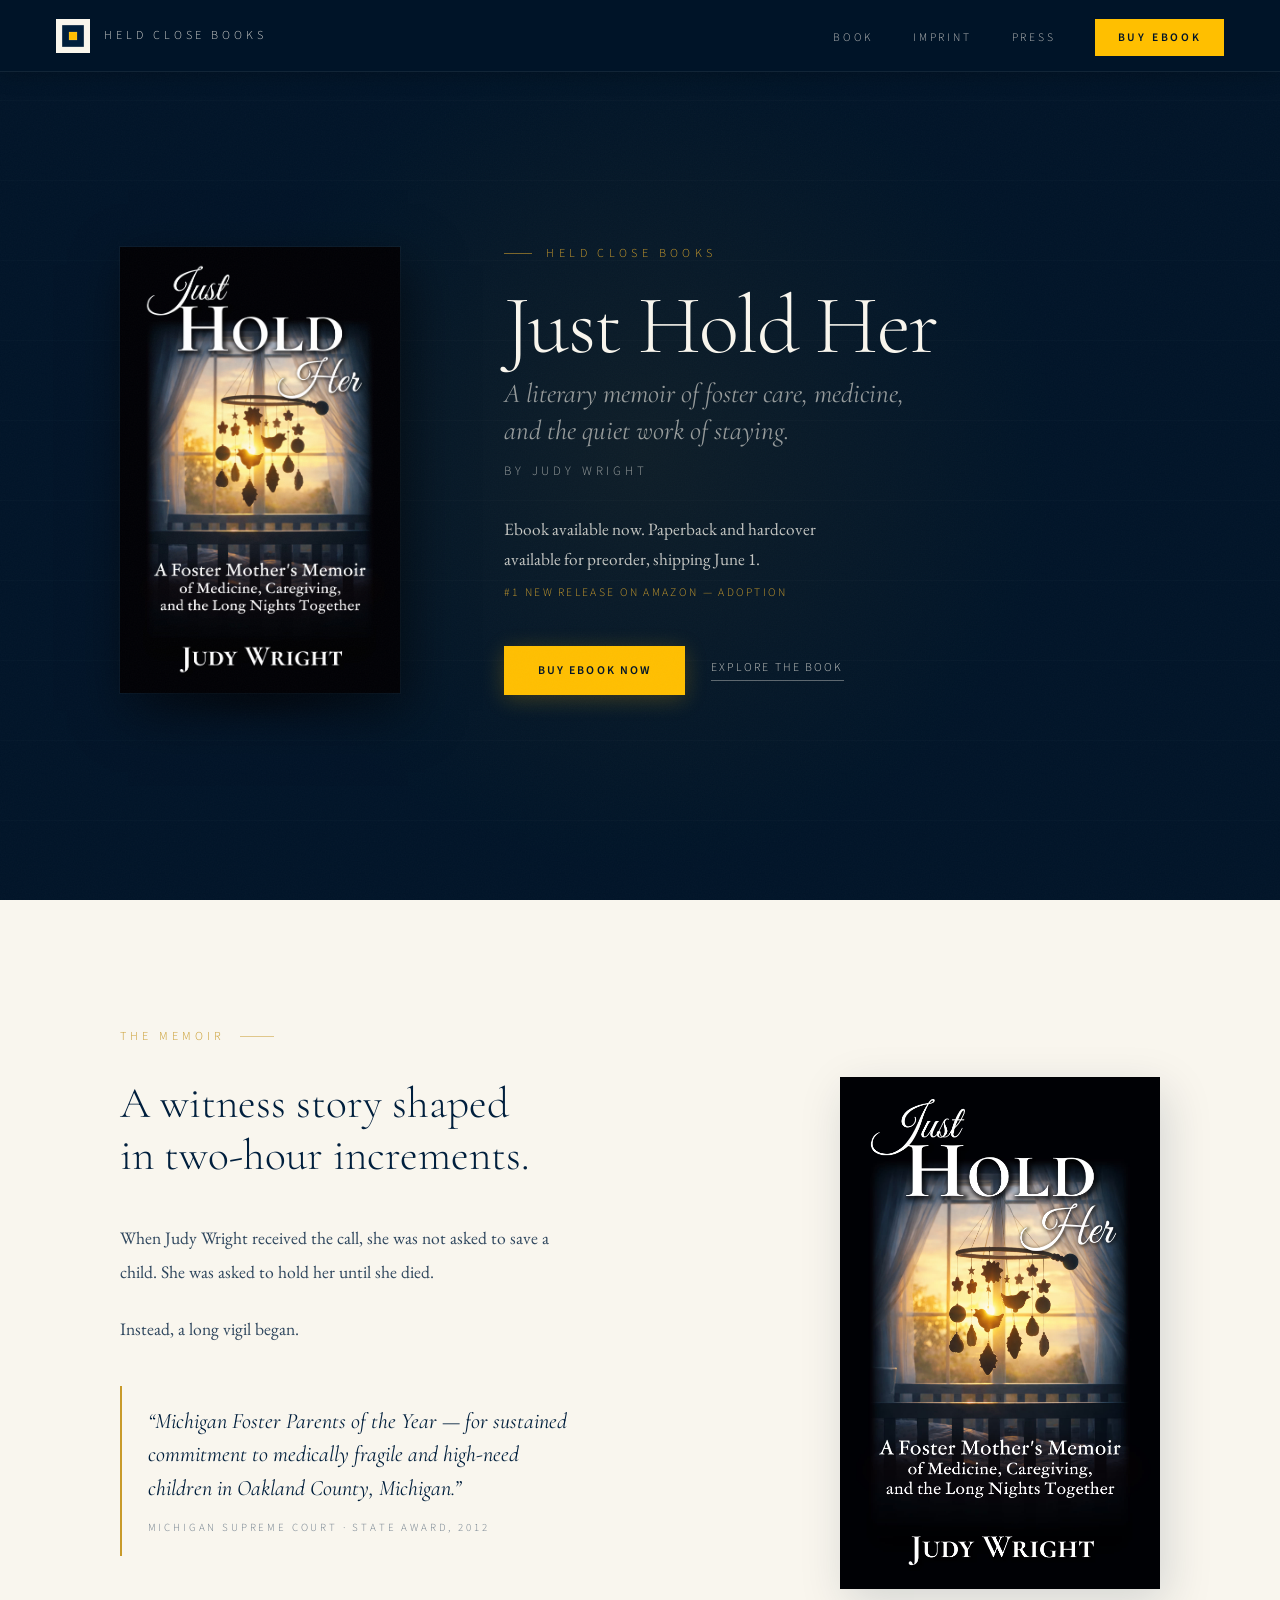
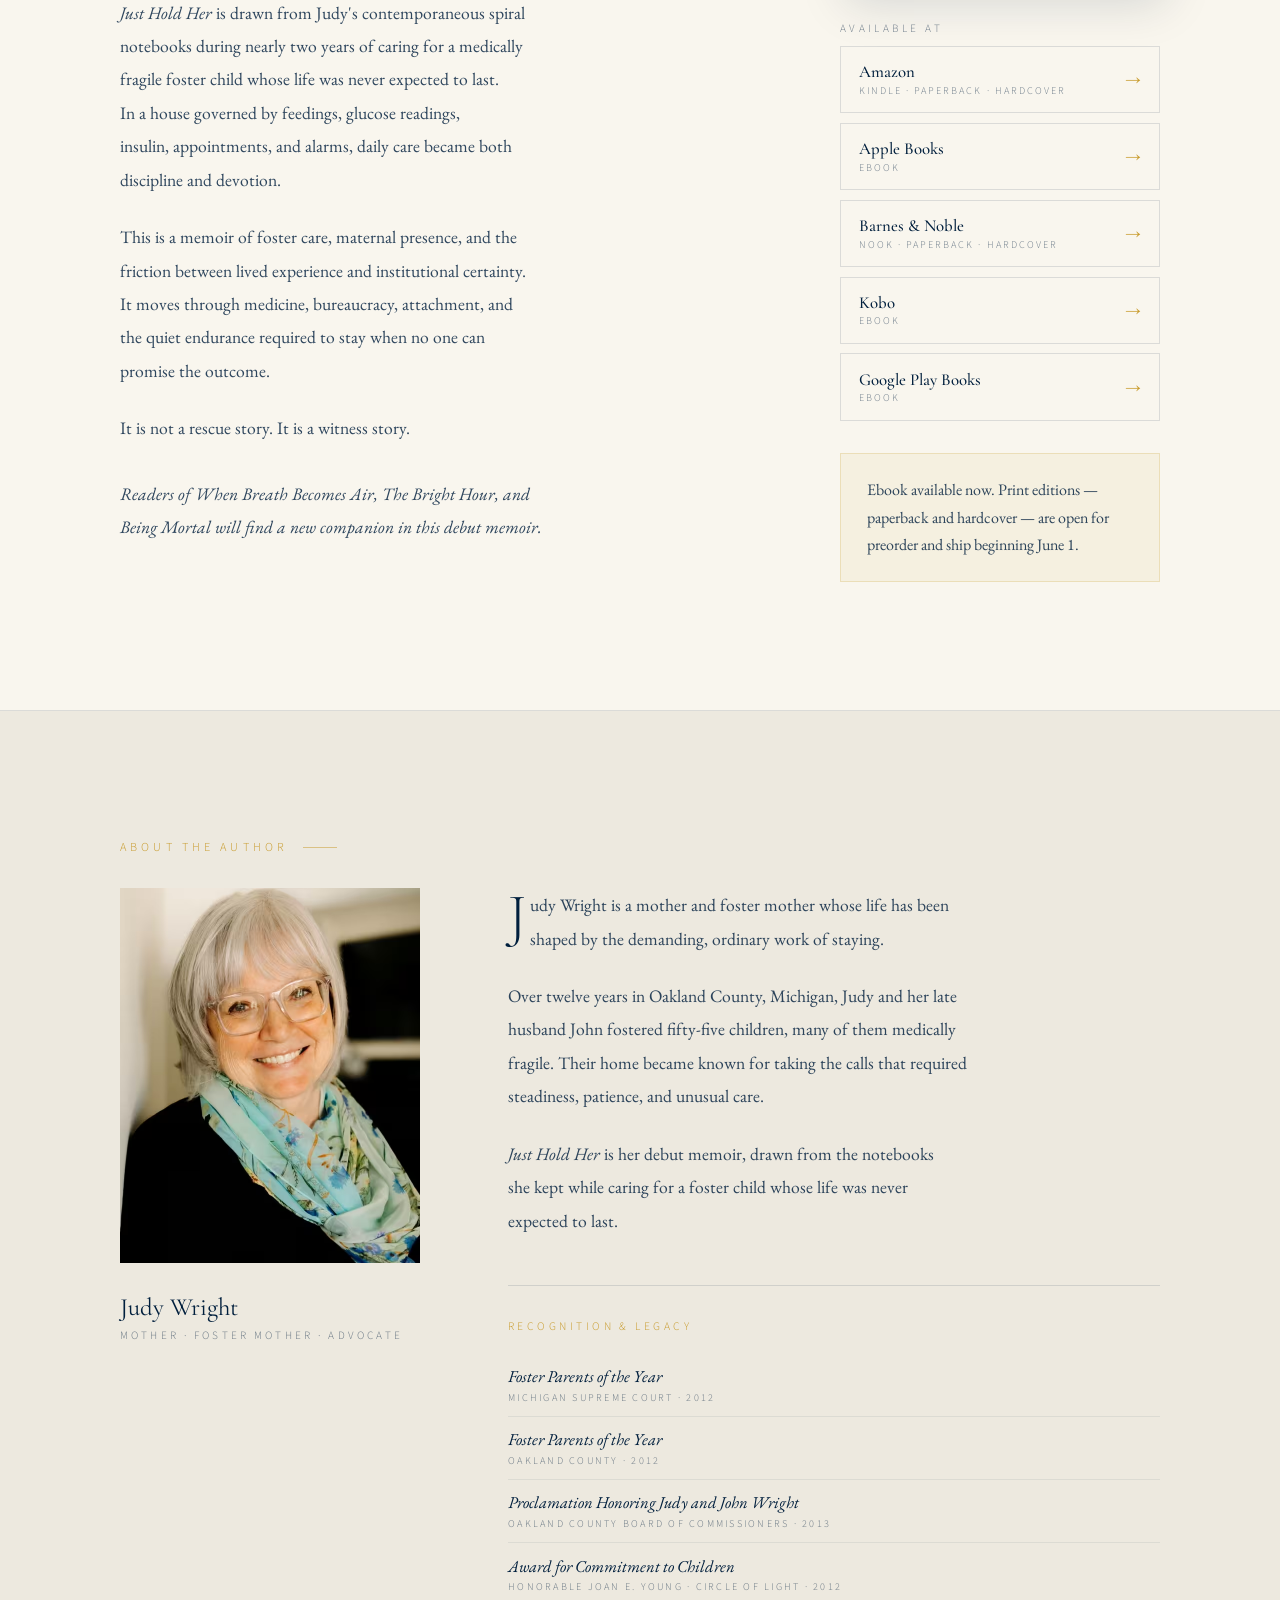
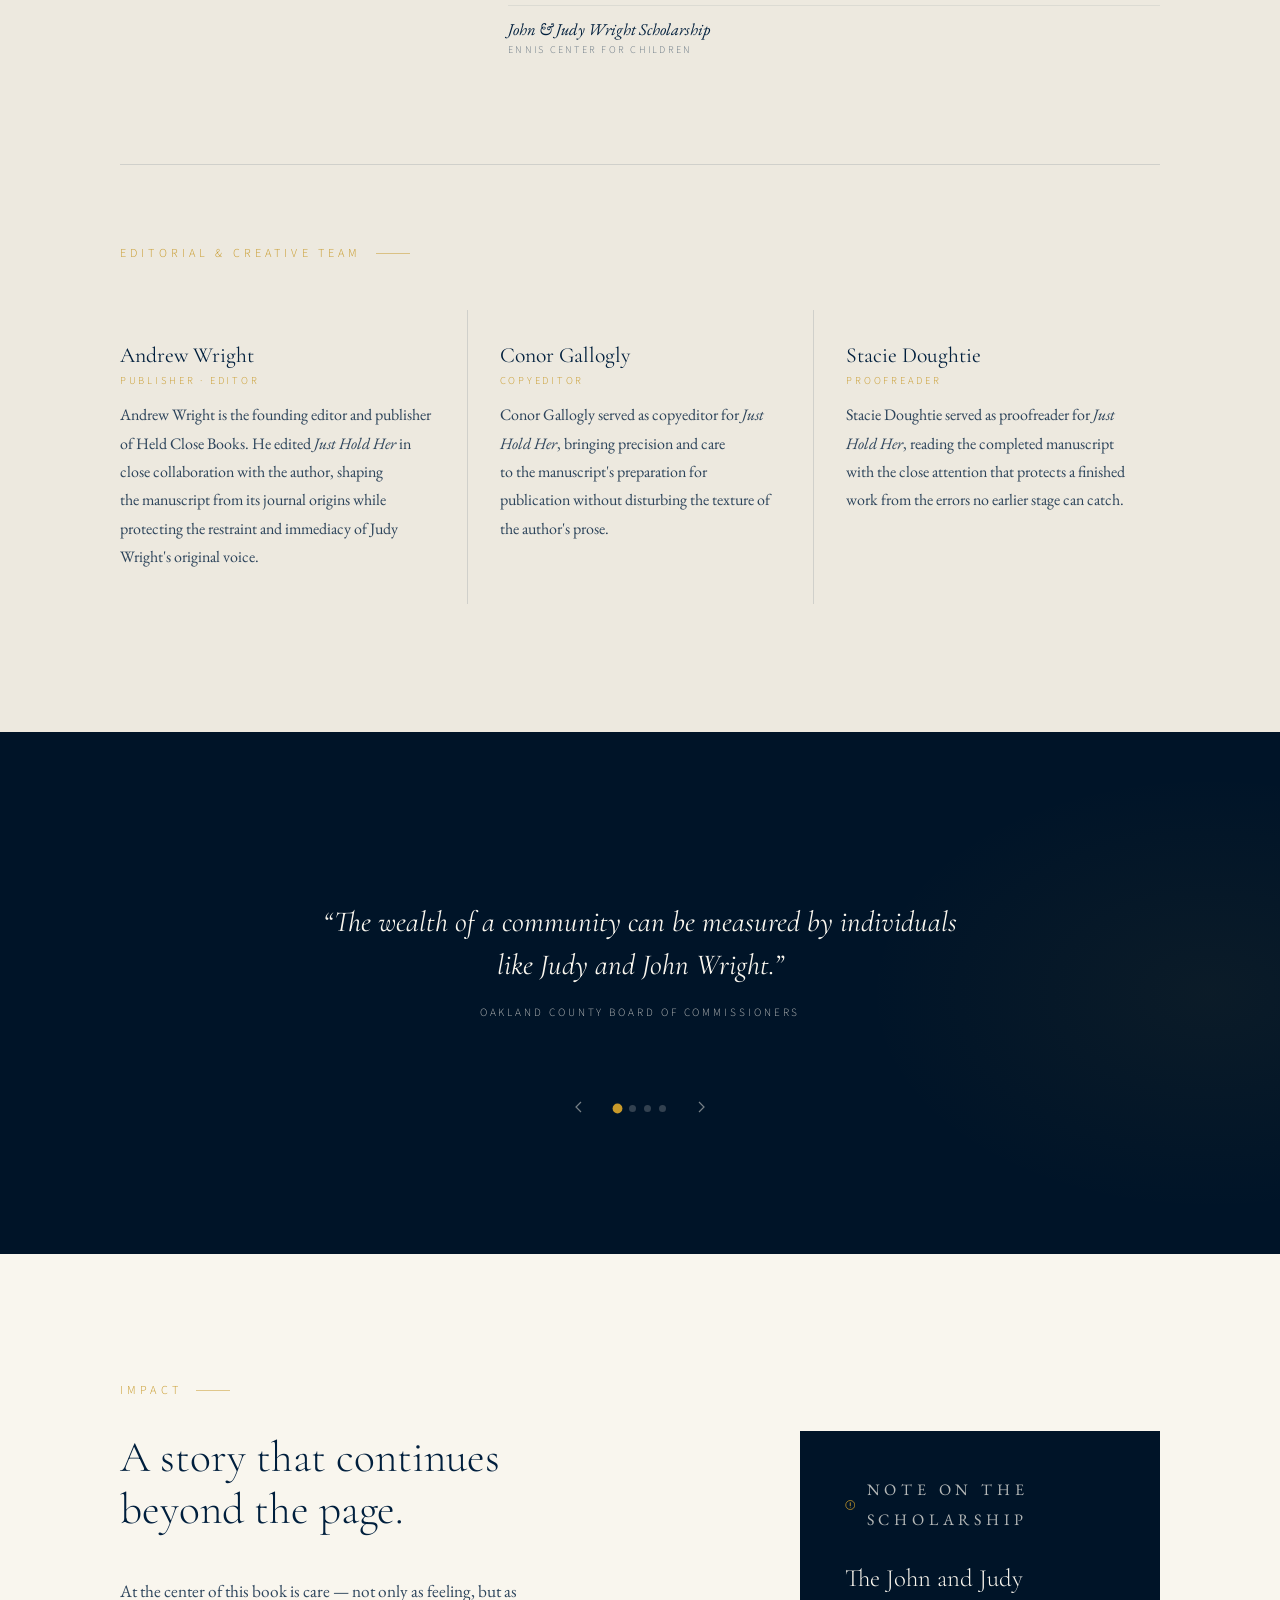
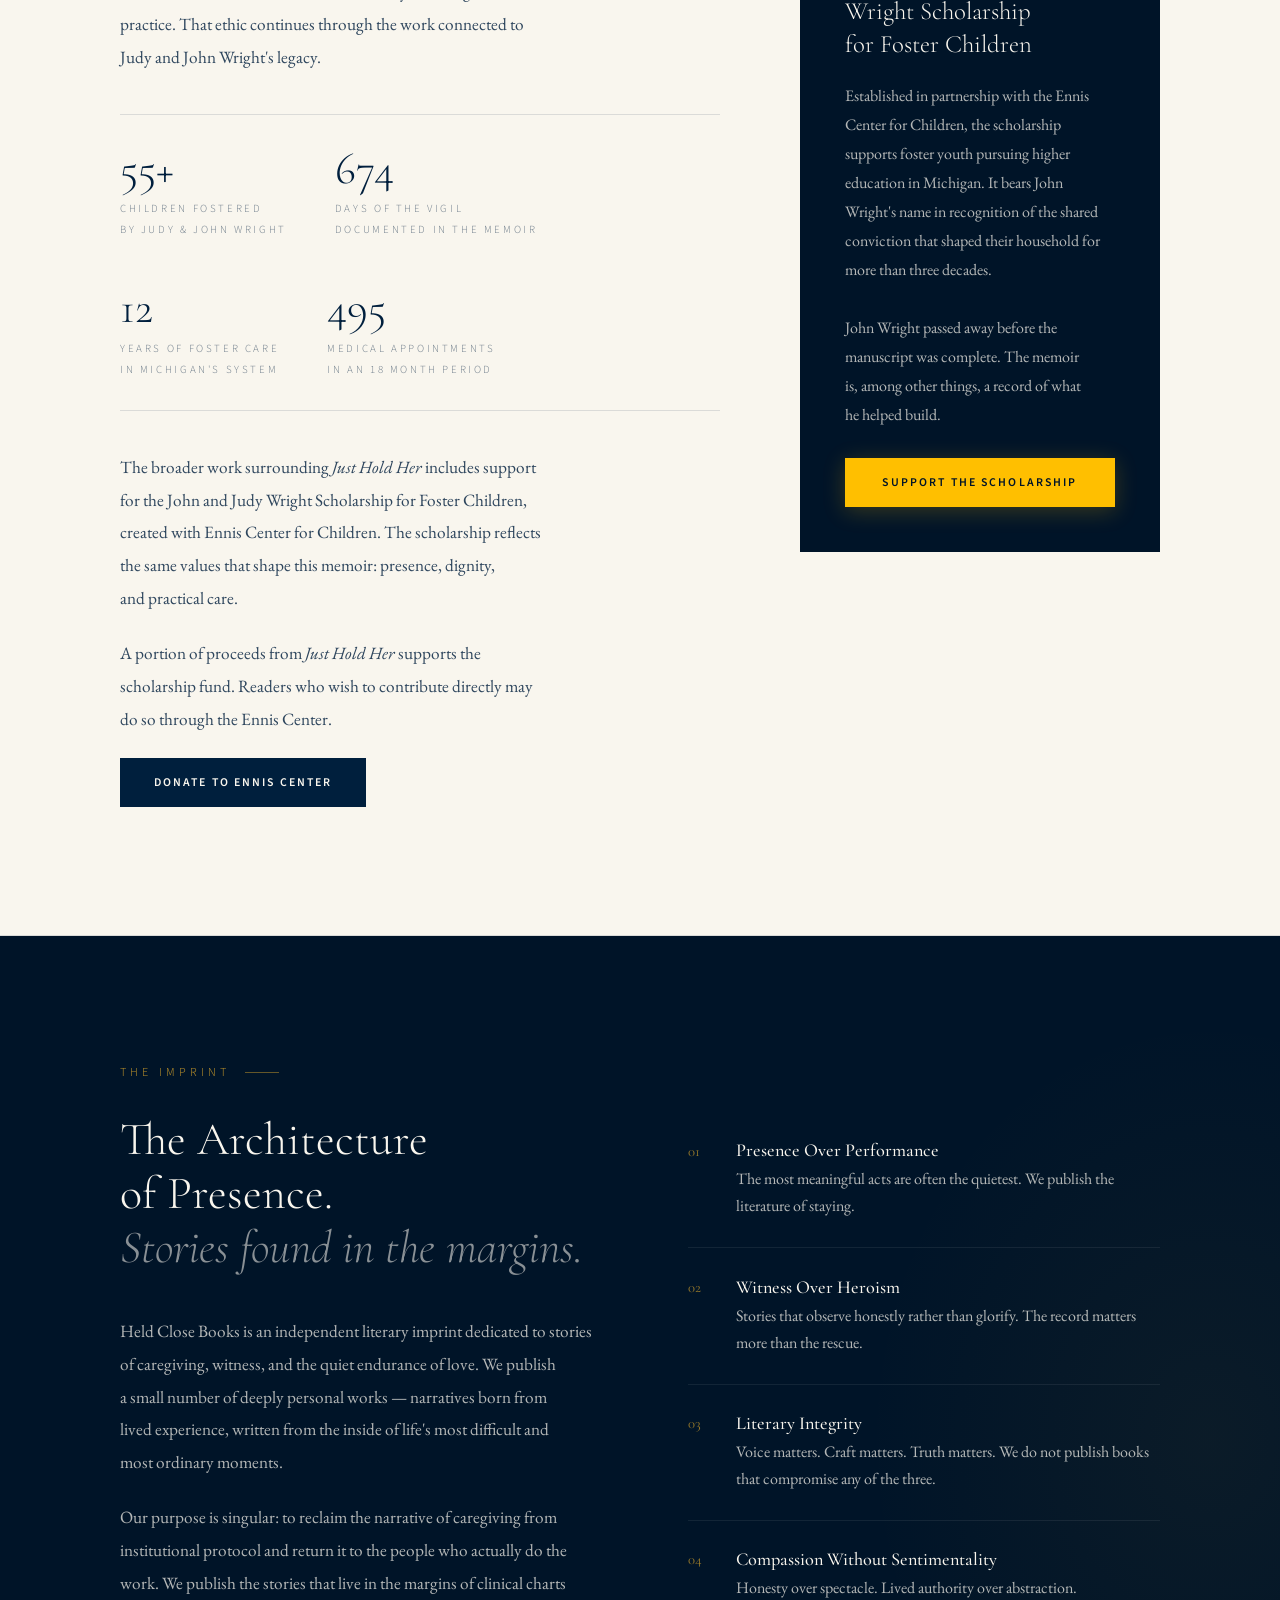
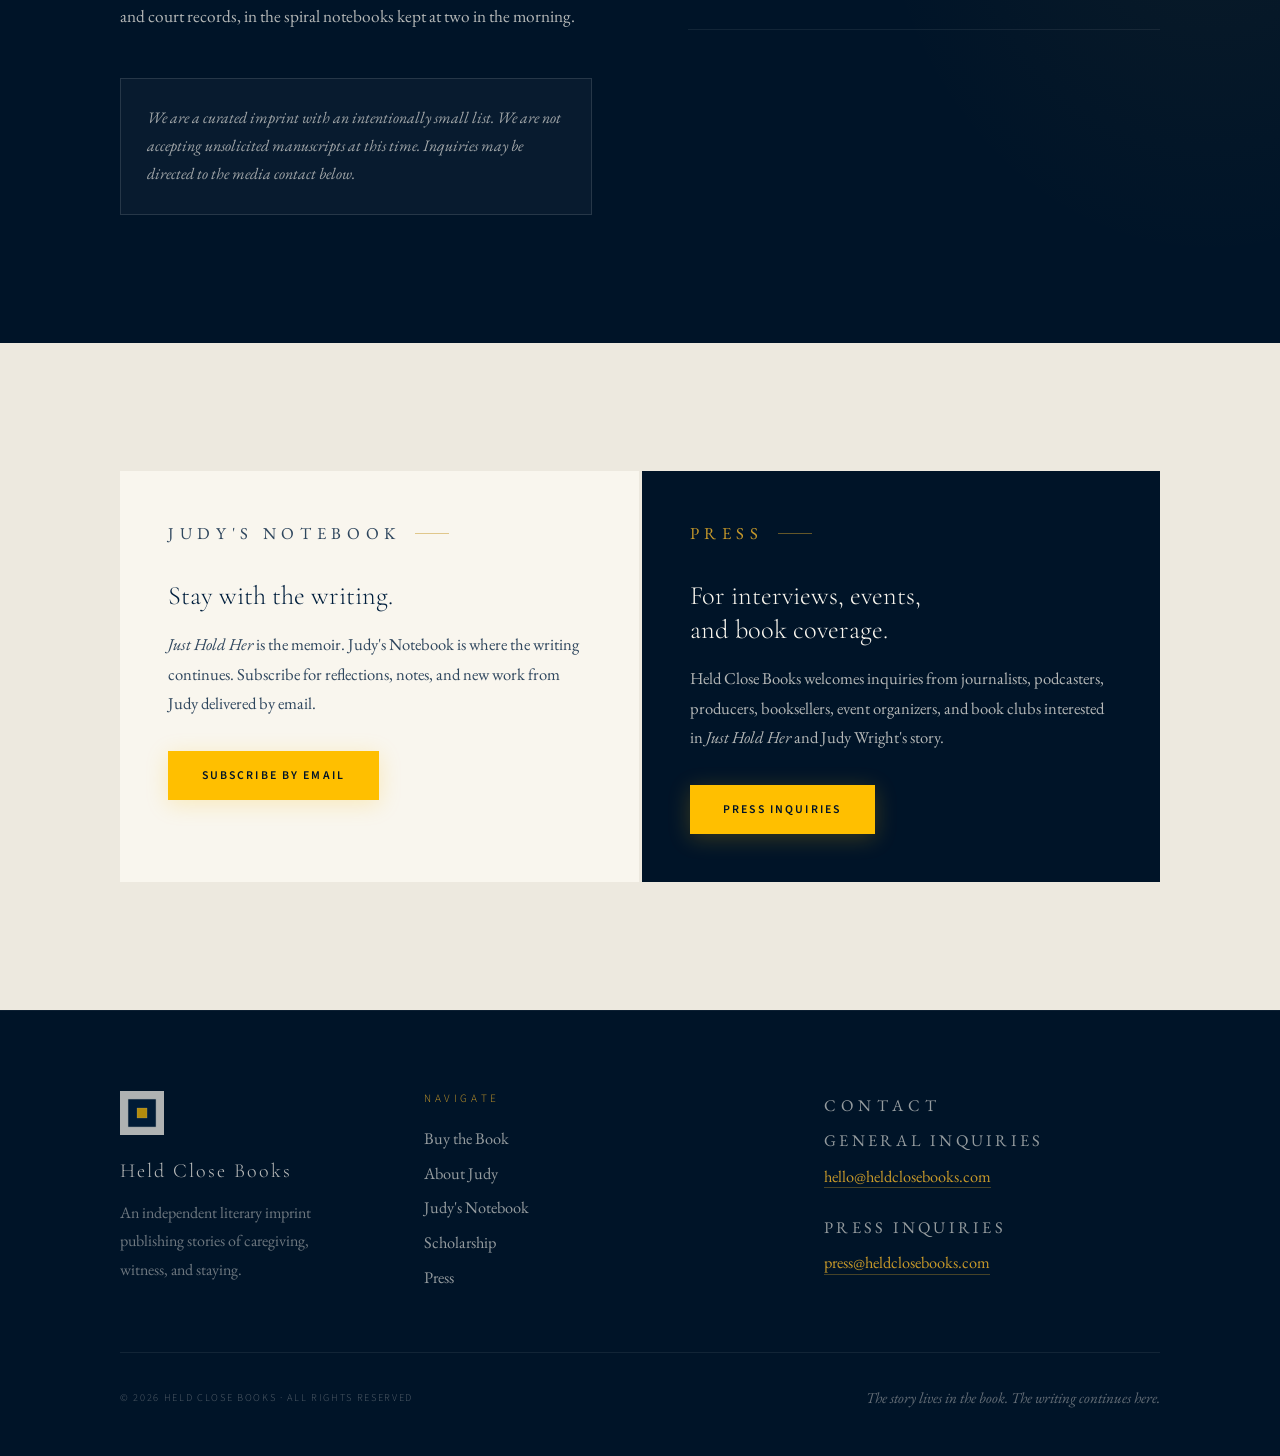
==== index.html @ fa2af75d "Update index.html restore previous page, fixing accidentally updated bio for justholdher.com;" ====
<!DOCTYPE html>
<html lang="en" class="no-js">
<head>
  <meta charset="UTF-8" />
  <meta name="viewport" content="width=device-width, initial-scale=1.0" />
  <title>Held Close Books | Just Hold Her by Judy Wright</title>
  <meta name="description" content="Held Close Books presents Just Hold Her by Judy Wright, a literary memoir of foster care, medicine, caregiving, and the long nights of staying. Ebook available now. Print editions available for preorder, shipping June 1." />
  <link rel="canonical" href="https://heldclosebooks.com/" />
  <meta name="theme-color" content="#001428" />

  <!-- Open Graph -->
  <meta property="og:type"        content="website" />
  <meta property="og:site_name"   content="Held Close Books" />
  <meta property="og:url"         content="https://heldclosebooks.com/" />
  <meta property="og:title"       content="Just Hold Her by Judy Wright | Held Close Books" />
  <meta property="og:description" content="A foster mother's memoir of medicine, caregiving, and the long nights together. Ebook available now. Print editions available for preorder, shipping June 1." />
  <meta property="og:image"       content="https://heldclosebooks.com/img/just-hold-her_book_cover.png" />
  <meta property="og:image:width"  content="800" />
  <meta property="og:image:height" content="1280" />
  <meta property="og:image:alt"    content="Book cover of Just Hold Her by Judy Wright" />

  <!-- Twitter / X Card -->
  <meta name="twitter:card"        content="summary_large_image" />
  <meta name="twitter:title"       content="Just Hold Her by Judy Wright | Held Close Books" />
  <meta name="twitter:description" content="A foster mother's memoir of medicine, caregiving, and the long nights together. Ebook available now. Print editions available for preorder, shipping June 1." />
  <meta name="twitter:image"       content="https://heldclosebooks.com/img/just-hold-her_book_cover.png" />
  <meta name="twitter:image:alt"   content="Book cover of Just Hold Her by Judy Wright" />

  <link rel="icon" href="img/favicon.ico" type="image/x-icon" />
  <link rel="preload" as="image" href="img/just-hold-her_book_cover.avif" type="image/avif" />
  <link rel="preconnect" href="https://fonts.googleapis.com" />
  <link rel="preconnect" href="https://fonts.gstatic.com" crossorigin />
  <link href="https://fonts.googleapis.com/css2?family=Cormorant+Garamond:ital,wght@0,300;0,400;0,500;0,600;1,300;1,400;1,500&family=EB+Garamond:ital,wght@0,400;0,500;1,400;1,500&family=Source+Sans+3:wght@300;400;600&display=swap" rel="stylesheet" />

  <script type="application/ld+json">
  {
    "@context": "https://schema.org",
    "@graph": [
      {
        "@type": "Organization",
        "@id": "https://heldclosebooks.com/#publisher",
        "name": "Held Close Books",
        "url": "https://heldclosebooks.com",
        "logo": { "@type": "ImageObject", "url": "https://heldclosebooks.com/img/held-close-books_logo.png" },
        "description": "An independent literary imprint devoted to stories of caregiving, witness, and staying."
      },
      {
        "@type": "Book",
        "@id": "https://heldclosebooks.com/#book",
        "name": "Just Hold Her",
        "alternativeHeadline": "A Foster Mother's Memoir of Medicine, Caregiving, and the Long Nights Together",
        "author": { "@type": "Person", "name": "Judy Wright" },
        "publisher": { "@id": "https://heldclosebooks.com/#publisher" },
        "bookFormat": ["EBook", "Paperback", "Hardcover"],
        "datePublished": "2026-04-15",
        "genre": ["Memoir", "Biography", "Caregiving", "Literary Nonfiction"],
        "inLanguage": "en",
        "image": "https://heldclosebooks.com/img/just-hold-her_book_cover.png",
        "url": "https://www.amazon.com/dp/B0GRKVF8MV",
        "offers": [
          { "@type": "Offer", "name": "Ebook", "availability": "https://schema.org/InStock", "url": "https://www.amazon.com/dp/B0GRKVF8MV" },
          { "@type": "Offer", "name": "Paperback", "availability": "https://schema.org/PreOrder", "availabilityStarts": "2026-06-01" },
          { "@type": "Offer", "name": "Hardcover", "availability": "https://schema.org/PreOrder", "availabilityStarts": "2026-06-01" }
        ]
      }
    ]
  }
  </script>

  <link rel="stylesheet" href="styles.css" />
</head>
<body>
<script>document.documentElement.classList.remove('no-js')</script>

<a href="#main-content" class="skip-link">Skip to main content</a>

<!-- NAV -->
<nav id="nav" aria-label="Site navigation">
  <a href="/" class="nav-brand" aria-label="Held Close Books home">
    <div class="nav-logo">
      <picture>
        <source srcset="img/held-close-books_logo.avif" type="image/avif">
        <source srcset="img/held-close-books_logo.webp" type="image/webp">
        <img src="img/held-close-books_logo.png" alt="" width="34" height="34" aria-hidden="true">
      </picture>
    </div>
    <span class="nav-wordmark">Held Close Books</span>
  </a>
  <ul class="nav-links" id="navlinks">
    <li><a href="#book">Book</a></li>
    <!--li><a href="#author">Judy Wright</a></li-->
    <!--li><a href="#impact">Impact</a></li-->
    <li><a href="#imprint">Imprint</a></li>
    <!--li><a href="#notebook">Notebook</a></li-->
    <li><a href="#press">Press</a></li>
    <li><a href="https://www.amazon.com/dp/B0GRKVF8MV" target="_blank" rel="noopener noreferrer" class="nav-cta">Buy Ebook</a></li>
  </ul>
  <button class="nav-burger" id="navburger" aria-expanded="false" aria-controls="navlinks" aria-label="Toggle navigation menu">
    <svg width="22" height="16" viewBox="0 0 22 16" fill="none" aria-hidden="true">
      <line x1="0" y1="2" x2="22" y2="2" stroke="currentColor" stroke-width="1.5"/>
      <line x1="0" y1="14" x2="22" y2="14" stroke="currentColor" stroke-width="1.5"/>
    </svg>
  </button>
</nav>

<!-- ═══════════════════════ HERO ═══════════════════════ -->
<main id="main-content">
<section class="hero" aria-label="Just Hold Her — now available">
  <div class="hero-glow" aria-hidden="true"></div>
  <div class="hero-lines" aria-hidden="true"></div>
  <div class="hero-inner">
    <div class="hero-cover-wrap">
      <div class="hero-cover-shadow" aria-hidden="true"></div>
      <picture>
        <source srcset="img/just-hold-her_book_cover.avif" type="image/avif">
        <source srcset="img/just-hold-her_book_cover.webp" type="image/webp">
        <img src="img/just-hold-her_book_cover.png" alt="Book cover of Just Hold Her by Judy Wright" width="280" height="448">
      </picture>
    </div>
    <div class="hero-text">
      <p class="hero-eyebrow">Held Close Books</p>
      <h1 class="hero-title">Just Hold Her</h1>
      <p class="hero-subtitle">A literary memoir of foster care, medicine, and the quiet work of&nbsp;staying.</p>
      <p class="hero-byline">by Judy Wright</p>
      <p class="hero-availability">Ebook available now. Paperback and hardcover available for preorder, shipping June&nbsp;1.</p>
      <p class="hero-credibility">#1 New Release on Amazon — Adoption</p>
      <div class="hero-ctas">
        <a href="https://www.amazon.com/dp/B0GRKVF8MV" target="_blank" rel="noopener noreferrer" class="btn btn-gold">Buy Ebook Now</a>
        <a href="#book" class="btn btn-ghost-light">Explore the Book</a>
      </div>
    </div>
  </div>
</section>

<!-- ═══════════════════════ BOOK ═══════════════════════ -->
<section id="book" class="section">
  <div class="container">
    <p class="eyebrow js-fade">The Memoir</p>
    <div class="book-grid js-fade d1">
      <div class="book-body">
        <h2 class="section-heading">A witness story shaped in two-hour&nbsp;increments.</h2>
        <p>When Judy Wright received the call, she was not asked to save a child. She was asked to hold her until she&nbsp;died.</p>
        <p>Instead, a long vigil&nbsp;began.</p>
        <div class="book-pull">
          &ldquo;Michigan Foster Parents of the Year — for sustained commitment to medically fragile and high-need children in Oakland County,&nbsp;Michigan.&rdquo;
          <cite>Michigan Supreme Court · State Award,&nbsp;2012</cite>
        </div>
        <p><em>Just Hold Her</em> is drawn from Judy's contemporaneous spiral notebooks during nearly two years of caring for a medically fragile foster child whose life was never expected to&nbsp;last. In a house governed by feedings, glucose readings, insulin, appointments, and alarms, daily care became both discipline and&nbsp;devotion.</p>
        <p>This is a memoir of foster care, maternal presence, and the friction between lived experience and institutional certainty. It moves through medicine, bureaucracy, attachment, and the quiet endurance required to stay when no one can promise the&nbsp;outcome.</p>
        <p>It is not a rescue story. It is a witness&nbsp;story.</p>
        <p class="book-comp">Readers of <em>When Breath Becomes Air</em>, <em>The Bright Hour</em>, and <em>Being Mortal</em> will find a new companion in this debut&nbsp;memoir.</p>
      </div>
      <aside class="book-sidebar js-fade d2">
        <picture>
          <source srcset="img/just-hold-her_book_cover.avif" type="image/avif">
          <img src="img/just-hold-her_book_cover.png" alt="Just Hold Her cover" class="book-sidebar-cover" width="320" height="512">
        </picture>
        <div>
          <p class="retailers-label">Available At</p>
          <div class="retailers">
            <a href="https://www.amazon.com/dp/B0GRKVF8MV" target="_blank" rel="noopener noreferrer" class="retailer">
              <span><span class="retailer-name">Amazon</span><span class="retailer-fmt">Kindle · Paperback · Hardcover</span></span>
              <span class="retailer-arr" aria-hidden="true">→</span>
            </a>
            <a href="https://books.apple.com/us/book/just-hold-her/id6760304846" target="_blank" rel="noopener noreferrer" class="retailer">
              <span><span class="retailer-name">Apple Books</span><span class="retailer-fmt">Ebook</span></span>
              <span class="retailer-arr" aria-hidden="true">→</span>
            </a>
            <a href="https://www.barnesandnoble.com/w/just-hold-her-judy-wright/1149657455" target="_blank" rel="noopener noreferrer" class="retailer">
              <span><span class="retailer-name">Barnes &amp; Noble</span><span class="retailer-fmt">Nook · Paperback · Hardcover</span></span>
              <span class="retailer-arr" aria-hidden="true">→</span>
            </a>
            <a href="https://www.kobo.com/us/en/ebook/just-hold-her" target="_blank" rel="noopener noreferrer" class="retailer">
              <span><span class="retailer-name">Kobo</span><span class="retailer-fmt">Ebook</span></span>
              <span class="retailer-arr" aria-hidden="true">→</span>
            </a>
            <a href="https://play.google.com/store/books/details?id=YR3IEQAAQBAJ&rdid=book-YR3IEQAAQBAJ" target="_blank" rel="noopener noreferrer" class="retailer">
              <span><span class="retailer-name">Google Play Books</span><span class="retailer-fmt">Ebook</span></span>
              <span class="retailer-arr" aria-hidden="true">→</span>
            </a>
          </div>
        </div>
        <div class="golden-note">
          <p>Ebook available now. Print editions — paperback and hardcover — are open for preorder and ship beginning June&nbsp;1.</p>
        </div>
      </aside>
    </div>
  </div>
</section>

<hr class="divider" aria-hidden="true" />

<!-- ═══════════════════════ AUTHOR ═══════════════════════ -->
<section id="author" class="section section--bone-dark">
  <div class="container">
    <p class="eyebrow js-fade">About the Author</p>
    <div class="author-grid js-fade d1">
      <aside class="author-sidebar">
        <div class="author-photo">
          <picture>
            <source srcset="img/judy-wright-headshot/judy-wright-headshot-2-B-600x900.avif" type="image/avif">
            <source srcset="img/judy-wright-headshot/judy-wright-headshot-2-B-600x900.webp" type="image/webp">
            <img src="img/judy-wright-headshot/judy-wright-headshot-2-B-600x900.jpeg"
                 alt="Judy Wright, author of Just Hold Her"
                 width="600" height="900">
          </picture>
        </div>
        <p class="author-name">Judy Wright</p>
        <p class="author-role">Mother · Foster Mother · Advocate</p>
      </aside>
      <div class="author-body">
        <p>Judy Wright is a mother and foster mother whose life has been shaped by the demanding, ordinary work of&nbsp;staying.</p>
        <p>Over twelve years in Oakland County, Michigan, Judy and her late husband John fostered fifty-five children, many of them medically fragile. Their home became known for taking the calls that required steadiness, patience, and unusual&nbsp;care.</p>
        <p><em>Just Hold Her</em> is her debut memoir, drawn from the notebooks she kept while caring for a foster child whose life was never expected to&nbsp;last.</p>

        <div class="awards">
          <h3 class="awards-heading">Recognition &amp; Legacy</h3>
          <dl class="awards-list">
            <div class="award">
              <dt>Foster Parents of the&nbsp;Year</dt>
              <dd class="award-org">Michigan Supreme Court · 2012</dd>
            </div>
            <div class="award">
              <dt>Foster Parents of the&nbsp;Year</dt>
              <dd class="award-org">Oakland County · 2012</dd>
            </div>
            <div class="award">
              <dt>Proclamation Honoring Judy and John&nbsp;Wright</dt>
              <dd class="award-org">Oakland County Board of Commissioners · 2013</dd>
            </div>
            <div class="award">
              <dt>Award for Commitment to&nbsp;Children</dt>
              <dd class="award-org">Honorable Joan E. Young · Circle of Light · 2012</dd>
            </div>
            <div class="award">
              <dt>John &amp; Judy Wright&nbsp;Scholarship</dt>
              <dd class="award-org">Ennis Center for Children</dd>
            </div>
          </dl>
        </div>
      </div>
    </div>

    <!-- TEAM -->
    <div class="contributors js-fade d2">
      <p class="eyebrow">Editorial &amp; Creative Team</p>
      <div class="contrib-grid">
        <div class="contrib">
          <p class="contrib-name">Andrew Wright</p>
          <p class="contrib-role">Publisher · Editor</p>
          <p class="contrib-bio">Andrew Wright is the founding editor and publisher of Held Close Books. He edited <em>Just Hold Her</em> in close collaboration with the author, shaping the manuscript from its journal origins while protecting the restraint and immediacy of Judy Wright's original&nbsp;voice.</p>
        </div>
        <div class="contrib">
          <p class="contrib-name">Conor Gallogly</p>
          <p class="contrib-role">Copyeditor</p>
          <p class="contrib-bio">Conor Gallogly served as copyeditor for <em>Just Hold Her</em>, bringing precision and care to the manuscript's preparation for publication without disturbing the texture of the author's&nbsp;prose.</p>
        </div>
        <div class="contrib">
          <p class="contrib-name">Stacie Doughtie</p>
          <p class="contrib-role">Proofreader</p>
          <p class="contrib-bio">Stacie Doughtie served as proofreader for <em>Just Hold Her</em>, reading the completed manuscript with the close attention that protects a finished work from the errors no earlier stage can&nbsp;catch.</p>
        </div>
      </div>
    </div>
  </div>
</section>

<!-- ═══════════════════ PRAISE (NAVY) ═══════════════════ -->
<section id="praise" class="section section--navy" aria-label="Praise for Judy and John Wright">
  <div class="container">
    <div class="rotator js-fade" aria-roledescription="carousel" aria-label="Praise quotes">
      <div class="rotator-stage" aria-live="polite">
        <blockquote class="rotator-slide rotator-slide--active" role="group" aria-label="Quote 1 of 4">
          <p>&ldquo;The wealth of a community can be measured by individuals like Judy and John&nbsp;Wright.&rdquo;</p>
          <cite>Oakland County Board of&nbsp;Commissioners</cite>
        </blockquote>
        <blockquote class="rotator-slide" role="group" aria-label="Quote 2 of 4">
          <p>&ldquo;It was noted in the nomination form that for this one child they attended 495 medical appointments in an 18-month time&nbsp;period.&rdquo;</p>
          <cite>Chuck Ludwig, Director of CARE&nbsp;House</cite>
        </blockquote>
        <blockquote class="rotator-slide" role="group" aria-label="Quote 3 of 4">
          <p>&ldquo;The foster family will stop at nothing to make sure the children placed in their home receive the utmost care and&nbsp;love.&rdquo;</p>
          <cite>Ennis Center for&nbsp;Children</cite>
        </blockquote>
        <blockquote class="rotator-slide" role="group" aria-label="Quote 4 of 4">
          <p>&ldquo;When others had given up, the Wrights did&nbsp;not.&rdquo;</p>
          <cite>Oakland County Board of&nbsp;Commissioners</cite>
        </blockquote>
      </div>
      <div class="rotator-controls">
        <button class="rotator-btn rotator-btn--prev" aria-label="Previous quote">
          <svg width="18" height="18" viewBox="0 0 18 18" fill="none" aria-hidden="true"><path d="M11 4L6 9l5 5" stroke="currentColor" stroke-width="1.2"/></svg>
        </button>
        <div class="rotator-dots" role="tablist" aria-label="Select quote">
          <button class="rotator-dot rotator-dot--active" role="tab" aria-selected="true" aria-label="Quote 1"></button>
          <button class="rotator-dot" role="tab" aria-selected="false" aria-label="Quote 2"></button>
          <button class="rotator-dot" role="tab" aria-selected="false" aria-label="Quote 3"></button>
          <button class="rotator-dot" role="tab" aria-selected="false" aria-label="Quote 4"></button>
        </div>
        <button class="rotator-btn rotator-btn--next" aria-label="Next quote">
          <svg width="18" height="18" viewBox="0 0 18 18" fill="none" aria-hidden="true"><path d="M7 4l5 5-5 5" stroke="currentColor" stroke-width="1.2"/></svg>
        </button>
      </div>
    </div>
  </div>
</section>

<!-- ═══════════════════════ IMPACT ═══════════════════════ -->
<section id="impact" class="section">
  <div class="container">
    <p class="eyebrow js-fade">Impact</p>
    <div class="impact-grid js-fade d1">
      <div class="impact-body">
        <h2 class="section-heading">A story that continues beyond the&nbsp;page.</h2>
        <p>At the center of this book is care — not only as feeling, but as practice. That ethic continues through the work connected to Judy and John Wright's&nbsp;legacy.</p>
        <div class="stats">
          <div><span class="stat-num">55+</span><span class="stat-lbl">Children fostered<br>by Judy &amp; John Wright</span></div>
          <div><span class="stat-num">674</span><span class="stat-lbl">Days of the vigil<br>documented in the memoir</span></div>
          <div><span class="stat-num">12</span><span class="stat-lbl">Years of foster care<br>in Michigan's system</span></div>
          <div><span class="stat-num">495</span><span class="stat-lbl">Medical appointments<br>in an 18 month period</span></div>

        </div>
        <p>The broader work surrounding <em>Just Hold Her</em> includes support for the John and Judy Wright Scholarship for Foster Children, created with Ennis Center for Children. The scholarship reflects the same values that shape this memoir: presence, dignity, and practical&nbsp;care.</p>
        <p>A portion of proceeds from <em>Just Hold Her</em> supports the scholarship fund. Readers who wish to contribute directly may do so through the Ennis&nbsp;Center.</p>
        <a href="https://www.enniscenter.org" target="_blank" rel="noopener noreferrer" class="btn btn-navy">Donate to Ennis Center</a>
      </div>
      <aside class="scholarship js-fade d2">
        <p class="schol-label">
          <svg width="14" height="14" viewBox="0 0 14 14" fill="none" aria-hidden="true">
            <circle cx="7" cy="7" r="6" stroke="#C89A2A" stroke-width="1"/>
            <line x1="7" y1="4" x2="7" y2="8" stroke="#C89A2A" stroke-width="1.2" stroke-linecap="round"/>
            <circle cx="7" cy="10" r=".6" fill="#C89A2A"/>
          </svg>
          Note on the Scholarship
        </p>
        <h3>The John and Judy Wright Scholarship for Foster&nbsp;Children</h3>
        <p>Established in partnership with the Ennis Center for Children, the scholarship supports foster youth pursuing higher education in Michigan. It bears John Wright's name in recognition of the shared conviction that shaped their household for more than three&nbsp;decades.</p>
        <p>John Wright passed away before the manuscript was complete. The memoir is, among other things, a record of what he helped&nbsp;build.</p>
        <a href="http://jjwrightscholarship.com" target="_blank" rel="noopener noreferrer" class="btn btn-gold btn--full">Support the Scholarship</a>
      </aside>
    </div>
  </div>
</section>

<hr class="divider" aria-hidden="true" />

<!-- ═══════════════════════ IMPRINT ═══════════════════════ -->
<section id="imprint" class="section section--navy">
  <div class="container">
    <div class="imprint-wrap">
      <div class="js-fade">
        <p class="eyebrow">The Imprint</p>
        <h2 class="imprint-h2">The Architecture<br>of Presence.<br><em>Stories found in the&nbsp;margins.</em></h2>
        <div class="imprint-body">
          <p>Held Close Books is an independent literary imprint dedicated to stories of caregiving, witness, and the quiet endurance of&nbsp;love. We publish a small number of deeply personal works — narratives born from lived experience, written from the inside of life's most difficult and most ordinary&nbsp;moments.</p>
          <p>Our purpose is singular: to reclaim the narrative of caregiving from institutional protocol and return it to the people who actually do the work. We publish the stories that live in the margins of clinical charts and court records, in the spiral notebooks kept at two in the&nbsp;morning.</p>
        </div>
        <div class="imprint-note">
          <p>We are a curated imprint with an intentionally small list. We are not accepting unsolicited manuscripts at this time. Inquiries may be directed to the media contact&nbsp;below.</p>
        </div>
      </div>
      <div class="values-col js-fade d1">
        <div class="value-row">
          <span class="value-n">01</span>
          <div><strong class="value-title">Presence Over Performance</strong><span class="value-desc">The most meaningful acts are often the quietest. We publish the literature of&nbsp;staying.</span></div>
        </div>
        <div class="value-row">
          <span class="value-n">02</span>
          <div><strong class="value-title">Witness Over Heroism</strong><span class="value-desc">Stories that observe honestly rather than glorify. The record matters more than the&nbsp;rescue.</span></div>
        </div>
        <div class="value-row">
          <span class="value-n">03</span>
          <div><strong class="value-title">Literary Integrity</strong><span class="value-desc">Voice matters. Craft matters. Truth matters. We do not publish books that compromise any of the&nbsp;three.</span></div>
        </div>
        <div class="value-row">
          <span class="value-n">04</span>
          <div><strong class="value-title">Compassion Without Sentimentality</strong><span class="value-desc">Honesty over spectacle. Lived authority over&nbsp;abstraction.</span></div>
        </div>
      </div>
    </div>
  </div>
</section>

<!-- ═══════════════════ NOTEBOOK & PRESS ═══════════════════ -->
<section class="section section--bone-dark" aria-label="Newsletter and press">
  <div class="container">
    <div class="cards-grid js-fade">
      <div class="card" id="notebook">
        <p class="eyebrow">Judy's Notebook</p>
        <h3 class="card-heading">Stay with the&nbsp;writing.</h3>
        <p><em>Just Hold Her</em> is the memoir. Judy's Notebook is where the writing continues. Subscribe for reflections, notes, and new work from Judy delivered by&nbsp;email.</p>
        <a href="https://substack.com/@judywrightauthor" target="_blank" rel="noopener noreferrer" class="btn btn-gold">Subscribe by Email</a>
      </div>
      <div class="card card--dark" id="press">
        <p class="eyebrow">Press</p>
        <h3 class="card-heading">For interviews, events, and book&nbsp;coverage.</h3>
        <p>Held Close Books welcomes inquiries from journalists, podcasters, producers, booksellers, event organizers, and book clubs interested in <em>Just Hold Her</em> and Judy Wright's&nbsp;story.</p>
        <a href="mailto:press@heldclosebooks.com" class="btn btn-gold">Press Inquiries</a>
      </div>
    </div>
  </div>
</section>

</main>

<!-- FOOTER -->
<footer>
  <div class="container">
    <div class="footer-grid">
      <div class="footer-brand">
        <a href="/" class="footer-logo-link" aria-label="Held Close Books home">
          <picture>
            <source srcset="img/held-close-books_logo.avif" type="image/avif">
            <source srcset="img/held-close-books_logo.webp" type="image/webp">
            <img src="img/held-close-books_logo.png" alt="" width="44" height="44" class="footer-logo" aria-hidden="true">
          </picture>
        </a>
        <p class="footer-brand-name">Held Close Books</p>
        <p class="footer-tagline">An independent literary imprint publishing stories of caregiving, witness, and&nbsp;staying.</p>
      </div>
      <div>
        <p class="footer-col-title">Navigate</p>
        <ul class="footer-links">
          <li><a href="https://www.amazon.com/dp/B0GRKVF8MV" target="_blank" rel="noopener noreferrer">Buy the Book</a></li>
          <li><a href="#author">About Judy</a></li>
          <li><a href="#notebook">Judy's Notebook</a></li>
          <li><a href="#impact">Scholarship</a></li>
          <li><a href="#press">Press</a></li>
        </ul>
      </div>
      <div class="footer-contact">
        <p class="footer-col-title">Contact</p>
        <p class="footer-contact-label">General inquiries</p>
        <p><a href="mailto:hello@heldclosebooks.com">hello@heldclosebooks.com</a></p>
        <p class="footer-contact-label footer-contact-label--spaced">Press inquiries</p>
        <p><a href="mailto:press@heldclosebooks.com">press@heldclosebooks.com</a></p>
      </div>
    </div>
    <div class="footer-bottom">
      <p class="footer-legal">&copy; <span class="footer-year">2026</span> Held Close Books &middot; All rights reserved</p>
      <p class="footer-closing">The story lives in the book. The writing continues&nbsp;here.</p>
    </div>
  </div>
</footer>

<script src="script.js"></script>
</body>
</html>
---- styles.css ----
/* ─── RESET ─── */
*,*::before,*::after{box-sizing:border-box;margin:0;padding:0}
img{display:block;max-width:100%}

/* ─── TOKENS ─── */
:root{
  --bone:      #F9F6EE;
  --bone-dark: #EDE9DF;
  --navy:      #001428;
  --navy-mid:  #001F3D;
  --amber:     #C89A2A;
  --gold:      #FFBF00;

  --txt:       rgba(0,31,61,.82);
  --txt-mid:   rgba(0,31,61,.56);
  --rule:      rgba(0,31,61,.12);

  --on-dark:       rgba(249,246,238,.92);
  --on-dark-mid:   rgba(249,246,238,.72);
  --on-dark-faint: rgba(249,246,238,.48);
  --on-dark-rule:  rgba(249,246,238,.10);

  --font-display: 'Cormorant Garamond', serif;
  --font-body:    'EB Garamond', Georgia, serif;
  --font-sans:    'Source Sans 3', sans-serif;

  --nav-h: 72px;
  --gutter: 3.5rem;
  --max-w: 1040px;
}

/* ─── BASE ─── */
html{scroll-behavior:smooth;overflow-x:hidden}
body{
  background:var(--bone);color:var(--txt);
  font-family:var(--font-body);
  overflow-x:hidden;-webkit-font-smoothing:antialiased;
}
h1,h2,h3,h4,h5,h6{text-wrap:balance}
p{text-wrap:pretty}

/* Paper texture */
body::after{
  content:'';position:fixed;inset:0;
  background-image:url("data:image/svg+xml,%3Csvg xmlns='http://www.w3.org/2000/svg' width='200' height='200'%3E%3Cfilter id='n'%3E%3CfeTurbulence type='fractalNoise' baseFrequency='0.75' numOctaves='4' stitchTiles='stitch'/%3E%3C/filter%3E%3Crect width='200' height='200' filter='url(%23n)' opacity='0.028'/%3E%3C/svg%3E");
  pointer-events:none;z-index:100;
}

/* ─── SKIP LINK ─── */
.skip-link{
  position:absolute;top:-100%;left:1rem;
  background:var(--gold);color:var(--navy);
  padding:.75rem 1.5rem;z-index:999;
  font-family:var(--font-sans);font-size:.8rem;
  font-weight:600;text-decoration:none;
  letter-spacing:.1em;text-transform:uppercase;
}
.skip-link:focus{top:1rem}

/* ─── FOCUS ─── */
:focus-visible{
  outline:3px solid var(--gold);
  outline-offset:4px;border-radius:1px;
  box-shadow:0 0 0 3px var(--gold), 0 0 0 6px currentColor;
}

/* ─── LAYOUT ─── */
.container{max-width:var(--max-w);margin:0 auto}
.section{padding:8rem var(--gutter)}
.section--bone-dark{background:var(--bone-dark)}
.section--navy{background:var(--navy);position:relative;overflow:hidden}
.section--navy::before{
  content:'';position:absolute;top:0;right:0;width:55%;height:100%;
  background:radial-gradient(ellipse 70% 60% at 90% 50%,rgba(200,154,42,.055) 0%,transparent 70%);
  pointer-events:none;
}

/* ─── SHARED ─── */
.divider{width:100%;height:1px;background:var(--rule);border:none}

.eyebrow{
  font-family:var(--font-sans);font-weight:300;font-size:.76rem;
  letter-spacing:.34em;text-transform:uppercase;color:var(--amber);
  display:flex;align-items:center;gap:.9rem;margin-bottom:2rem;
}
.eyebrow::after{
  content:'';display:block;width:34px;height:1px;
  background:var(--amber);opacity:.5;flex-shrink:0;
}

.section-heading{
  font-family:var(--font-display);font-weight:300;
  font-size:clamp(2.1rem,3.4vw,3.1rem);
  line-height:1.2;color:var(--navy-mid);margin-bottom:2.5rem;
}

.btn{
  display:inline-flex;align-items:center;gap:.6rem;
  font-family:var(--font-sans);font-weight:600;font-size:.74rem;
  letter-spacing:.18em;text-transform:uppercase;
  text-decoration:none;padding:1rem 2.1rem;
  transition:background .2s,transform .2s,box-shadow .2s;
  white-space:nowrap;cursor:pointer;border:none;
}
.btn-gold{color:var(--navy);background:var(--gold);box-shadow:0 4px 22px rgba(255,191,0,.22)}
.btn-gold:hover{background:#e6ac00;transform:translateY(-2px);box-shadow:0 8px 32px rgba(255,191,0,.32)}
.btn-navy{color:var(--bone);background:var(--navy-mid)}
.btn-navy:hover{background:#002d5c;transform:translateY(-1px)}
.btn-ghost-light{
  color:rgba(249,246,238,.80);border-bottom:1px solid rgba(249,246,238,.36);
  padding:.02rem 0 .26rem;font-weight:300;background:none;
}
.btn-ghost-light:hover{color:var(--bone);border-color:rgba(249,246,238,.72)}
.btn--full{width:100%;justify-content:center}

/* ─── NAV ─── */
#nav{
  position:fixed;top:0;left:0;right:0;
  height:var(--nav-h);padding:0 var(--gutter);
  display:flex;align-items:center;justify-content:space-between;
  z-index:200;background:var(--navy);
  border-bottom:1px solid rgba(255,255,255,.07);
  box-shadow:0 2px 20px rgba(0,0,0,.22);
}
.nav-brand{display:flex;align-items:center;gap:.9rem;text-decoration:none}
.nav-logo{width:34px;height:34px;flex-shrink:0}
.nav-logo img{width:100%;height:100%;object-fit:contain}
.nav-wordmark{
  font-family:var(--font-sans);font-weight:300;font-size:.76rem;
  letter-spacing:.32em;text-transform:uppercase;color:rgba(249,246,238,.82);
}
.nav-links{display:flex;align-items:center;gap:2.5rem;list-style:none}
.nav-links li a{
  font-family:var(--font-sans);font-weight:300;font-size:.72rem;
  letter-spacing:.24em;text-transform:uppercase;
  color:rgba(249,246,238,.74);text-decoration:none;transition:color .2s;
}
.nav-links li a:hover{color:var(--gold)}
.nav-cta{
  font-weight:600!important;color:var(--navy)!important;background:var(--gold);
  padding:.6rem 1.4rem;transition:background .2s,transform .2s;
}
.nav-cta:hover{background:#e6ac00;transform:translateY(-1px)}
.nav-burger{display:none;background:none;border:none;cursor:pointer;padding:.4rem;color:rgba(249,246,238,.82)}

/* ═══════════════════════ HERO ═══════════════════════ */
.hero{
  background:var(--navy);min-height:100vh;
  display:flex;align-items:center;justify-content:center;
  padding:calc(var(--nav-h) + 5rem) var(--gutter) 7rem;
  position:relative;overflow:hidden;
}
.hero-glow{
  position:absolute;width:72vw;height:72vw;border-radius:50%;
  background:radial-gradient(circle,rgba(200,154,42,.07) 0%,transparent 65%);
  top:50%;left:50%;transform:translate(-50%,-50%);pointer-events:none;
}
.hero-lines{
  position:absolute;inset:0;
  background-image:repeating-linear-gradient(0deg,transparent,transparent 79px,rgba(255,255,255,.016) 79px,rgba(255,255,255,.016) 80px);
  pointer-events:none;
}
.hero-inner{
  display:grid;grid-template-columns:280px 1fr;
  gap:0 6.5rem;align-items:center;
  max-width:var(--max-w);width:100%;position:relative;
  opacity:0;animation:rise 1.1s cubic-bezier(.22,1,.36,1) .2s forwards;
}
.hero-cover-wrap{position:relative}
.hero-cover-shadow{
  position:absolute;bottom:-22px;left:8%;right:8%;height:34px;
  background:radial-gradient(ellipse,rgba(0,0,0,.5) 0%,transparent 70%);
  filter:blur(10px);
}
.hero-cover-wrap img{
  width:100%;height:auto;position:relative;
  box-shadow:8px 18px 50px rgba(0,0,0,.55),0 0 0 1px rgba(255,255,255,.04);
}
.hero-text{display:flex;flex-direction:column}
.hero-eyebrow{
  font-family:var(--font-sans);font-weight:300;font-size:.76rem;
  letter-spacing:.36em;text-transform:uppercase;color:var(--amber);
  margin-bottom:1.5rem;display:flex;align-items:center;gap:.9rem;
}
.hero-eyebrow::before{content:'';width:28px;height:1px;background:var(--amber);opacity:.6;flex-shrink:0}
.hero-title{
  font-family:var(--font-display);font-weight:300;
  font-size:clamp(3.8rem,6.5vw,6.2rem);
  line-height:.96;letter-spacing:-.02em;color:var(--bone);margin-bottom:.6rem;
}
.hero-subtitle{
  font-family:var(--font-display);font-style:italic;
  font-size:clamp(1.3rem,2.2vw,1.7rem);line-height:1.35;
  color:rgba(249,246,238,.58);max-width:34ch;margin-bottom:.8rem;
}
.hero-byline{
  font-family:var(--font-sans);font-weight:300;font-size:.8rem;
  letter-spacing:.3em;text-transform:uppercase;
  color:rgba(249,246,238,.60);margin-bottom:2.2rem;
}
.hero-availability{
  font-family:var(--font-body);font-size:1.08rem;line-height:1.7;
  color:rgba(249,246,238,.78);max-width:44ch;margin-bottom:.6rem;
}
.hero-credibility{
  font-family:var(--font-sans);font-weight:300;font-size:.72rem;
  letter-spacing:.2em;text-transform:uppercase;color:var(--amber);margin-bottom:2.8rem;
}
.hero-ctas{display:flex;align-items:center;gap:1.6rem;flex-wrap:wrap}

/* ═══════════════════════ BOOK ═══════════════════════ */
.book-grid{
  display:grid;grid-template-columns:1fr 320px;
  gap:0 5rem;align-items:start;
}
.book-body p{
  font-family:var(--font-body);font-size:1.1rem;line-height:1.9;
  color:var(--txt);max-width:56ch;margin-bottom:1.5rem;
}
.book-pull{
  border-left:2.5px solid var(--amber);
  padding:1.2rem 0 1.2rem 1.6rem;margin:2.5rem 0;
  font-family:var(--font-display);font-style:italic;font-size:1.38rem;
  line-height:1.52;color:var(--navy-mid);max-width:46ch;
}
.book-pull cite{
  display:block;font-family:var(--font-sans);font-weight:300;font-size:.68rem;
  letter-spacing:.26em;text-transform:uppercase;color:var(--txt-mid);
  font-style:normal;margin-top:.9rem;
}
.book-comp{
  font-family:var(--font-body);font-style:italic;font-size:1.05rem;
  color:var(--amber);margin-top:2rem;
}

/* Book sidebar */
.book-sidebar{
  position:sticky;top:calc(var(--nav-h) + 2rem);
  display:flex;flex-direction:column;gap:2rem;
}
.book-sidebar-cover{width:100%;box-shadow:6px 14px 44px rgba(0,31,61,.15)}
.retailers-label{
  font-family:var(--font-sans);font-weight:300;font-size:.7rem;
  letter-spacing:.3em;text-transform:uppercase;color:var(--txt-mid);margin-bottom:.6rem;
}
.retailers{display:flex;flex-direction:column;gap:.6rem}
.retailer{
  display:flex;align-items:center;justify-content:space-between;
  padding:.9rem 1.1rem;border:1px solid var(--rule);
  text-decoration:none;background:transparent;transition:border-color .2s,background .2s;
}
.retailer:hover{border-color:rgba(0,31,61,.28);background:rgba(0,31,61,.04)}
.retailer-name{font-family:var(--font-display);font-weight:500;font-size:1.05rem;color:var(--navy-mid)}
.retailer-fmt{
  font-family:var(--font-sans);font-weight:300;font-size:.64rem;
  letter-spacing:.2em;text-transform:uppercase;color:var(--txt-mid);display:block;margin-top:.1rem;
}
.retailer-arr{color:var(--amber);font-size:1rem;transition:transform .2s}
.retailer:hover .retailer-arr{transform:translateX(3px)}
.golden-note{
  background:rgba(200,154,42,.07);border:1px solid rgba(200,154,42,.22);padding:1.4rem 1.6rem;
}
.golden-note p{font-family:var(--font-body);font-size:1rem;line-height:1.72;color:var(--txt);margin:0}

/* ═══════════════════════ AUTHOR ═══════════════════════ */
.author-grid{
  display:grid;grid-template-columns:300px 1fr;
  gap:0 5.5rem;align-items:start;margin-bottom:6rem;
}
.author-sidebar{position:sticky;top:calc(var(--nav-h) + 2rem)}
.author-photo{
  width:100%;aspect-ratio:4/5;overflow:hidden;margin-bottom:1.8rem;
}
.author-photo img{width:100%;height:100%;object-fit:cover}
.author-name{font-family:var(--font-display);font-weight:400;font-size:1.55rem;color:var(--navy-mid);margin-bottom:.35rem}
.author-role{font-family:var(--font-sans);font-weight:300;font-size:.7rem;letter-spacing:.28em;text-transform:uppercase;color:var(--txt-mid)}
.author-body p{
  font-family:var(--font-body);font-size:1.1rem;line-height:1.9;
  color:var(--txt);max-width:58ch;margin-bottom:1.5rem;
}
.author-body p:first-of-type::first-letter{
  font-family:var(--font-display);font-size:3.6rem;font-weight:300;
  line-height:.84;float:left;margin-right:.07em;margin-top:.05em;color:var(--navy-mid);
}

/* Awards */
.awards{margin-top:3rem;padding-top:2rem;border-top:1px solid var(--rule)}
.awards-heading{
  font-family:var(--font-sans);font-weight:300;font-size:.72rem;
  letter-spacing:.3em;text-transform:uppercase;color:var(--amber);margin-bottom:1.2rem;
}
.awards-list{display:flex;flex-direction:column}
.award{padding:.7rem 0;border-bottom:1px solid rgba(0,31,61,.07)}
.award:last-child{border-bottom:none}
.award dt{font-family:var(--font-body);font-style:italic;font-size:1.04rem;line-height:1.4;color:var(--navy-mid)}
.award-org{
  font-family:var(--font-sans);font-weight:300;font-size:.64rem;
  letter-spacing:.22em;text-transform:uppercase;color:var(--txt-mid);margin-top:.15rem;
}

/* Team */
.contributors{padding-top:5rem;border-top:1px solid var(--rule)}
.contrib-grid{display:grid;grid-template-columns:repeat(3,1fr);gap:0;margin-top:3rem}
.contrib{padding:2rem;border-left:1px solid var(--rule)}
.contrib:first-child{border-left:none;padding-left:0}
.contrib-name{font-family:var(--font-display);font-weight:400;font-size:1.35rem;color:var(--navy-mid);margin-bottom:.3rem}
.contrib-role{font-family:var(--font-sans);font-weight:300;font-size:.66rem;letter-spacing:.26em;text-transform:uppercase;color:var(--amber);margin-bottom:.8rem}
.contrib-bio{font-family:var(--font-body);font-size:1rem;line-height:1.78;color:var(--txt)}

/* ═══════════════════ PRAISE (NAVY) ═══════════════════ */
.rotator{max-width:720px;margin:0 auto;text-align:center}
.rotator-stage{position:relative;min-height:200px;display:flex;align-items:center;justify-content:center}
.rotator-slide{
  position:absolute;inset:0;
  display:flex;flex-direction:column;align-items:center;justify-content:center;
  opacity:0;transform:translateY(8px);
  transition:opacity .5s ease,transform .5s ease;
  pointer-events:none;padding:0;margin:0;border:none;
}
.rotator-slide--active{opacity:1;transform:none;pointer-events:auto;position:relative}
.rotator-slide p{
  font-family:var(--font-display);font-style:italic;
  font-size:clamp(1.35rem,2.4vw,1.82rem);line-height:1.48;
  color:var(--bone);max-width:52ch;margin-bottom:1.2rem;
}
.rotator-slide cite{
  font-family:var(--font-sans);font-weight:300;font-size:.7rem;font-style:normal;
  letter-spacing:.26em;text-transform:uppercase;color:var(--on-dark-mid);
}
.rotator-controls{display:flex;align-items:center;justify-content:center;gap:1.2rem;margin-top:2rem}
.rotator-btn{background:none;border:none;cursor:pointer;padding:.4rem;color:var(--on-dark-faint);transition:color .2s}
.rotator-btn:hover{color:var(--bone)}
.rotator-dots{display:flex;gap:.5rem;align-items:center}
.rotator-dot{
  width:7px;height:7px;border-radius:50%;
  background:rgba(249,246,238,.2);border:none;cursor:pointer;
  padding:0;transition:background .2s,transform .2s;
}
.rotator-dot--active{background:var(--amber);transform:scale(1.4)}

/* ═══════════════════════ IMPACT ═══════════════════════ */
.impact-grid{
  display:grid;grid-template-columns:1fr 360px;
  gap:0 5rem;align-items:start;
}
.impact-body p{
  font-family:var(--font-body);font-size:1.08rem;line-height:1.9;
  color:var(--txt);max-width:54ch;margin-bottom:1.4rem;
}
.stats{
  display:flex;gap:3rem;flex-wrap:wrap;padding:2rem 0;margin:2.5rem 0;
  border-top:1px solid var(--rule);border-bottom:1px solid var(--rule);
}
.stat-num{font-family:var(--font-display);font-weight:300;font-size:2.8rem;line-height:1;color:var(--navy-mid);display:block;margin-bottom:.3rem}
.stat-lbl{font-family:var(--font-sans);font-weight:300;font-size:.68rem;letter-spacing:.24em;text-transform:uppercase;color:var(--txt-mid);line-height:1.4}
.scholarship{
  position:sticky;top:calc(var(--nav-h) + 2rem);
  background:var(--navy);padding:2.8rem;
}
.schol-label{
  font-family:var(--font-sans);font-weight:300;font-size:.7rem;
  letter-spacing:.3em;text-transform:uppercase;color:var(--amber);
  margin-bottom:1.5rem;display:flex;align-items:center;gap:.7rem;
}
.scholarship h3{font-family:var(--font-display);font-weight:300;font-size:1.55rem;line-height:1.33;color:var(--bone);margin-bottom:1.2rem}
.scholarship p{font-family:var(--font-body);font-size:1rem;line-height:1.82;color:var(--on-dark-mid);margin-bottom:1.8rem}

/* ═══════════════════════ IMPRINT ═══════════════════════ */
.imprint-wrap{
  display:grid;grid-template-columns:1fr 1fr;
  gap:0 6rem;align-items:start;position:relative;
}
.imprint-h2{
  font-family:var(--font-display);font-weight:300;
  font-size:clamp(2.3rem,3.6vw,3.5rem);line-height:1.17;
  color:var(--bone);margin-bottom:2.5rem;
}
.imprint-h2 em{font-style:italic;color:rgba(249,246,238,.55)}
.imprint-body p{font-family:var(--font-body);font-size:1.08rem;line-height:1.9;color:var(--on-dark-mid);margin-bottom:1.4rem}
.imprint-note{
  margin-top:2.8rem;padding:1.6rem;
  border:1px solid rgba(255,255,255,.12);background:rgba(255,255,255,.03);
}
.imprint-note p{font-family:var(--font-body);font-style:italic;font-size:1rem;line-height:1.75;color:rgba(249,246,238,.64);margin:0}
.values-col{padding-top:3rem}
.value-row{
  padding:1.7rem 0;border-bottom:1px solid rgba(255,255,255,.07);
  display:grid;grid-template-columns:26px 1fr;gap:0 1.4rem;align-items:start;
}
.value-n{font-family:var(--font-display);font-size:.92rem;color:var(--amber);opacity:.75;padding-top:.14rem}
.value-title{display:block;font-family:var(--font-display);font-weight:500;font-size:1.14rem;color:var(--bone);margin-bottom:.32rem}
.value-desc{font-family:var(--font-body);font-size:1rem;line-height:1.68;color:var(--on-dark-mid)}

/* ═══════════════════ CARDS ═══════════════════ */
.cards-grid{display:grid;grid-template-columns:1fr 1fr;gap:3px}
.card{background:var(--bone);padding:3rem;display:flex;flex-direction:column}
.card--dark{background:var(--navy)}
.card-heading{
  font-family:var(--font-display);font-weight:300;font-size:1.65rem;
  line-height:1.28;color:var(--navy-mid);margin-bottom:1rem;
}
.card--dark .card-heading{color:var(--bone)}
.card p{font-family:var(--font-body);font-size:1.04rem;line-height:1.78;color:var(--txt);margin-bottom:2rem}
.card--dark p{color:var(--on-dark-mid)}
.card--dark .eyebrow{color:var(--amber)}
.card .btn{align-self:flex-start}

/* ═══════════════════ FOOTER ═══════════════════ */
body > footer{
  background:var(--navy);padding:5rem var(--gutter) 3rem;
  border-top:1px solid rgba(255,255,255,.05);
}
.footer-grid{
  display:grid;grid-template-columns:240px 1fr 1fr;
  gap:0 4rem;margin-bottom:4rem;
}
.footer-logo-link{display:inline-block;margin-bottom:1.2rem;opacity:.7;transition:opacity .2s}
.footer-logo-link:hover{opacity:1}
.footer-logo{width:44px;height:44px;object-fit:contain}
.footer-brand-name{
  font-family:var(--font-display);font-weight:300;font-size:1.25rem;
  letter-spacing:.1em;color:rgba(249,246,238,.74);margin-bottom:1rem;
}
.footer-tagline{font-family:var(--font-body);font-size:1rem;line-height:1.78;color:rgba(249,246,238,.44)}
.footer-col-title{
  font-family:var(--font-sans);font-weight:300;font-size:.7rem;
  letter-spacing:.32em;text-transform:uppercase;color:var(--amber);margin-bottom:1.4rem;
}
.footer-links{list-style:none;display:flex;flex-direction:column;gap:.85rem}
.footer-links a{font-family:var(--font-body);font-size:1.02rem;color:rgba(249,246,238,.60);text-decoration:none;transition:color .2s}
.footer-links a:hover{color:rgba(249,246,238,.90)}
.footer-contact p{font-family:var(--font-body);font-size:1.02rem;line-height:1.78;color:rgba(249,246,238,.60);margin-bottom:.4rem}
.footer-contact-label{font-family:var(--font-sans);font-weight:300;font-size:.68rem;letter-spacing:.2em;text-transform:uppercase;color:rgba(249,246,238,.40);margin-bottom:.2rem}
.footer-contact-label--spaced{margin-top:1.4rem}
.footer-contact a{color:var(--amber);text-decoration:none;border-bottom:1px solid rgba(200,154,42,.35);padding-bottom:.05rem;transition:color .2s}
.footer-contact a:hover{color:var(--gold)}
.footer-bottom{
  padding-top:2.2rem;border-top:1px solid rgba(255,255,255,.07);
  display:flex;align-items:center;justify-content:space-between;flex-wrap:wrap;gap:1rem;
}
.footer-legal{font-family:var(--font-sans);font-weight:300;font-size:.65rem;letter-spacing:.16em;text-transform:uppercase;color:rgba(249,246,238,.34)}
.footer-closing{font-family:var(--font-body);font-style:italic;font-size:.95rem;color:rgba(249,246,238,.40)}

/* ═══════════════════ 404 ═══════════════════ */
.error-page{min-height:100vh;display:flex;flex-direction:column}
.error-page header{
  position:absolute;top:0;left:0;right:0;z-index:10;padding:2.2rem var(--gutter);
  display:flex;align-items:center;justify-content:space-between;
  opacity:0;animation:rise 0.9s ease 0.2s forwards;
}
.logo-mark{width:42px;height:42px;flex-shrink:0}
.logo-mark img{width:100%;height:100%;object-fit:contain;display:block}
.header-right{font-family:var(--font-sans);font-weight:300;font-size:.62rem;letter-spacing:.32em;text-transform:uppercase;color:var(--txt-mid)}
.error-main{flex:1;display:flex;align-items:center;justify-content:center;padding:calc(var(--nav-h) + 5rem) var(--gutter) 6rem}
.error-inner{max-width:480px;width:100%}
.error-number{font-family:var(--font-display);font-weight:300;font-size:clamp(5rem,15vw,9rem);line-height:1;color:var(--navy-mid);letter-spacing:-.03em;margin-bottom:.15em;opacity:.1;user-select:none}
.error-rule{display:block;width:32px;height:1.5px;background:var(--gold);margin-bottom:2rem}
.error-heading{font-family:var(--font-display);font-weight:300;font-size:clamp(1.6rem,3.5vw,2.2rem);line-height:1.3;color:var(--navy-mid);margin-bottom:1.2rem}
.error-heading em{font-style:italic}
.error-page h2{font-family:var(--font-display);font-weight:300;font-style:italic;font-size:1.1rem;color:var(--txt-mid);margin-bottom:1.5rem}
.error-body{font-family:var(--font-body);font-size:1.05rem;line-height:1.8;color:var(--txt-mid);max-width:40ch;margin-bottom:3rem}
.error-nav{display:flex;flex-direction:column;gap:1rem;align-items:flex-start}
.error-link-primary{
  display:inline-flex;align-items:center;gap:.7rem;
  font-family:var(--font-sans);font-weight:300;font-size:.65rem;letter-spacing:.3em;text-transform:uppercase;
  color:var(--navy-mid);text-decoration:none;border-bottom:1px solid rgba(255,191,0,.45);
  padding-bottom:.28rem;width:fit-content;transition:color .25s,border-color .25s;
}
.error-link-primary:hover{color:var(--gold);border-color:var(--gold)}
.error-link-primary .arr{transition:transform .25s}
.error-link-primary:hover .arr{transform:translateX(4px)}
.error-link-secondary{
  font-family:var(--font-body);font-style:italic;font-size:1rem;
  color:var(--txt-mid);text-decoration:none;border-bottom:1px solid var(--rule);
  padding-bottom:.1rem;transition:color .25s,border-color .25s;
}
.error-link-secondary:hover{color:var(--navy-mid);border-color:var(--txt-mid)}
.error-page > footer{padding:1.5rem var(--gutter);border-top:1px solid var(--rule);background:transparent}
.error-page .footer-left{font-family:var(--font-sans);font-weight:300;font-size:.62rem;letter-spacing:.16em;text-transform:uppercase;color:var(--txt-mid)}

/* ═══════════════════ ANIMATIONS ═══════════════════ */
@keyframes rise{from{opacity:0;transform:translateY(22px)}to{opacity:1;transform:none}}
.js-fade{opacity:0;transform:translateY(16px);transition:opacity .7s ease,transform .7s ease}
.js-fade.in{opacity:1;transform:none}
.js-fade.d1{transition-delay:.1s}
.js-fade.d2{transition-delay:.2s}
.js-fade.d3{transition-delay:.3s}

/* ─── NO-JS ─── */
.no-js .js-fade{opacity:1;transform:none}
.no-js .rotator-slide{opacity:1;transform:none;position:relative;pointer-events:auto;margin-bottom:2rem}
.no-js .rotator-controls{display:none}

/* ═══════════════════ RESPONSIVE ═══════════════════ */
@media(max-width:960px){
  .hero-inner{grid-template-columns:1fr;gap:3.5rem}
  .hero-cover-wrap{max-width:220px}
  .book-grid{grid-template-columns:1fr}
  .book-sidebar{position:static;display:grid;grid-template-columns:200px 1fr;gap:2rem}
  .book-sidebar-cover{max-width:200px}
  .author-grid{grid-template-columns:1fr;margin-bottom:4rem}
  .author-sidebar{
    position:static;display:grid;
    grid-template-columns:180px 1fr;gap:1.5rem;align-items:start;
  }
  .author-photo{margin-bottom:0}
  .contrib-grid{grid-template-columns:1fr}
  .contrib{border-left:none;border-top:1px solid var(--rule);padding:2rem 0}
  .contrib:first-child{border-top:none;padding-top:0}
  .impact-grid{grid-template-columns:1fr}
  .scholarship{position:static;margin-top:2rem}
  .imprint-wrap{grid-template-columns:1fr;gap:4rem}
  .values-col{padding-top:0}
  .cards-grid{grid-template-columns:1fr}
  .footer-grid{grid-template-columns:1fr 1fr}
  .footer-brand{grid-column:1/-1}
}

@media(max-width:660px){
  :root{--nav-h:60px;--gutter:1.5rem}
  .nav-links{display:none}
  .nav-links.open{
    display:flex;flex-direction:column;
    position:fixed;top:var(--nav-h);left:0;right:0;
    background:rgba(0,20,40,.98);padding:2rem 1.5rem;
    border-top:1px solid rgba(255,255,255,.07);gap:1.5rem;
  }
  .nav-burger{display:block}
  .hero{padding:calc(var(--nav-h) + 3.5rem) var(--gutter) 5rem}
  .section{padding:5rem var(--gutter)}
  .book-sidebar{grid-template-columns:1fr}
  .author-sidebar{grid-template-columns:1fr}
  .stats{gap:1.5rem}
  .rotator-stage{min-height:240px}
  .footer-grid{grid-template-columns:1fr}
  .footer-bottom{flex-direction:column;align-items:flex-start}
  body > footer{padding:4rem var(--gutter) 2.5rem}
  .error-main{padding:calc(var(--nav-h) + 3rem) var(--gutter) 4rem}
}

@media(prefers-reduced-motion:reduce){
  html{scroll-behavior:auto}
  .hero-inner{animation:none;opacity:1}
  .js-fade{opacity:1;transform:none;transition:none}
  .rotator-slide{transition:none}
}
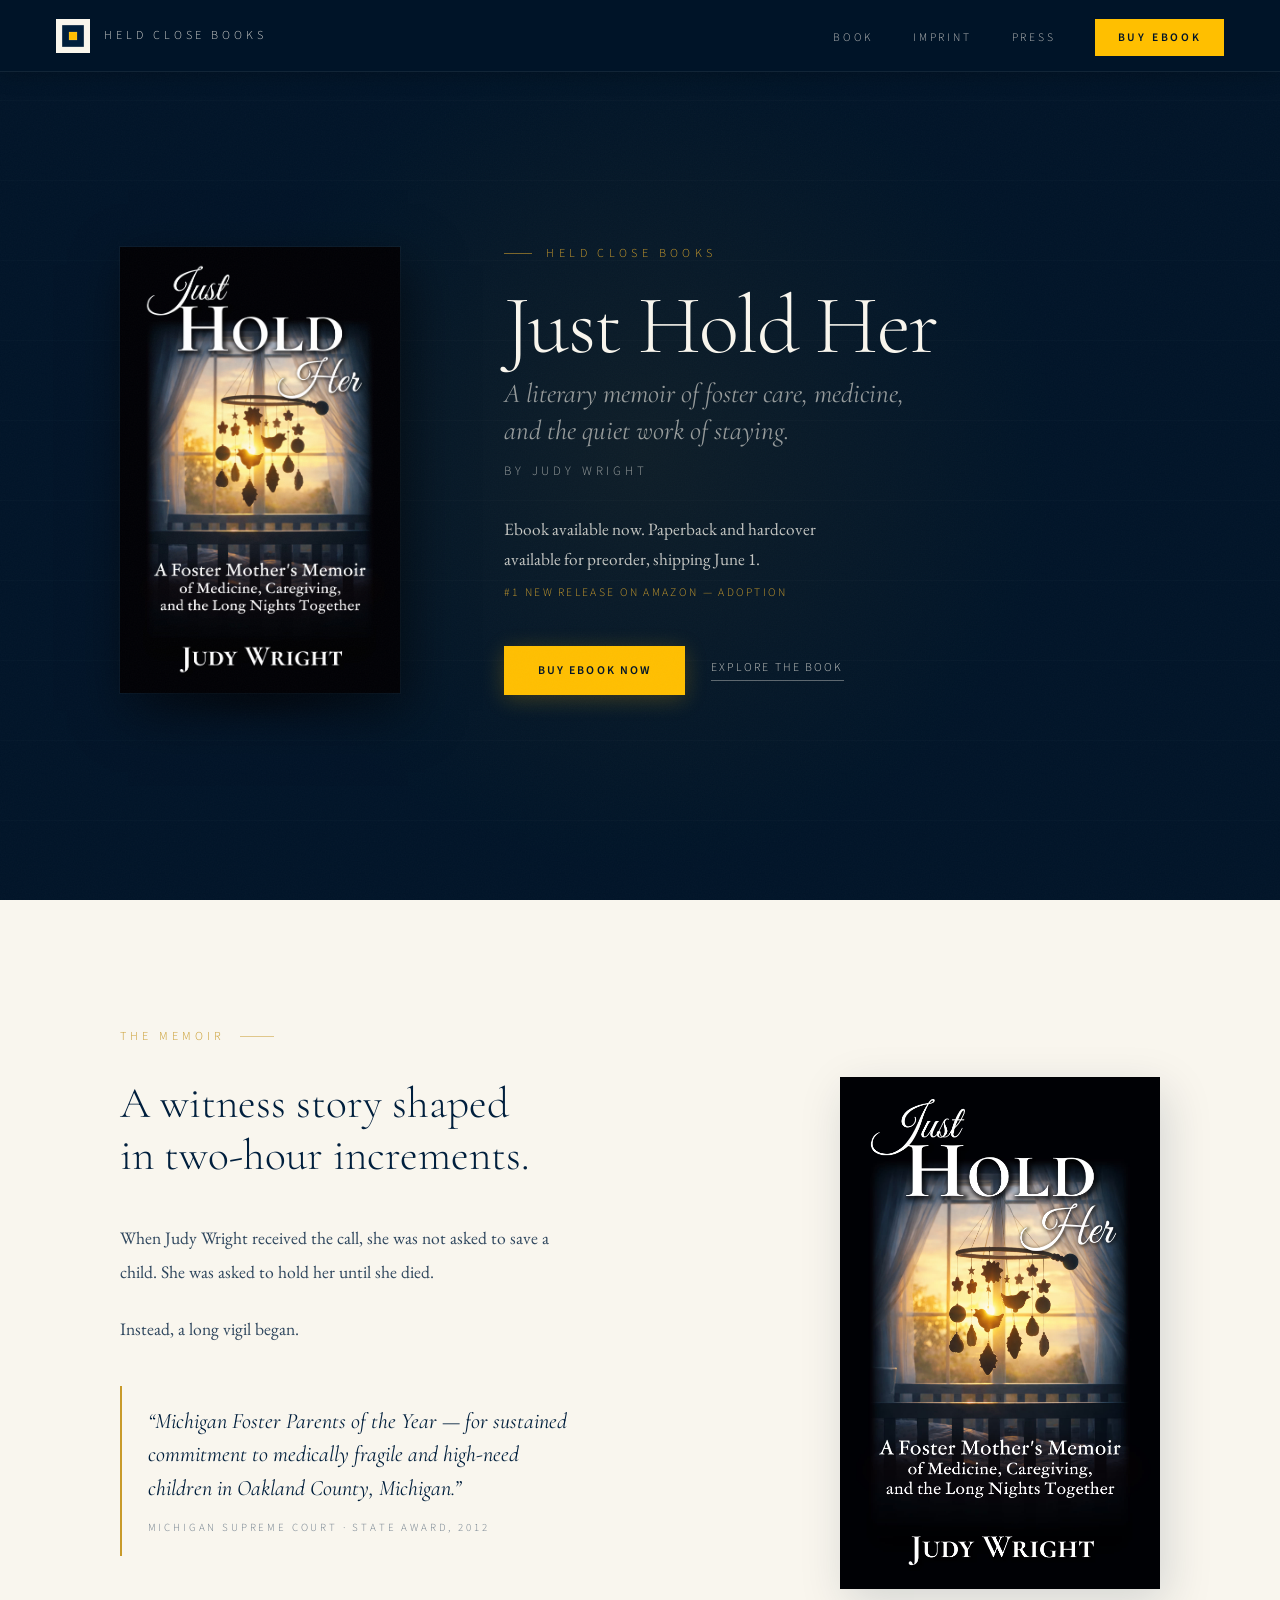
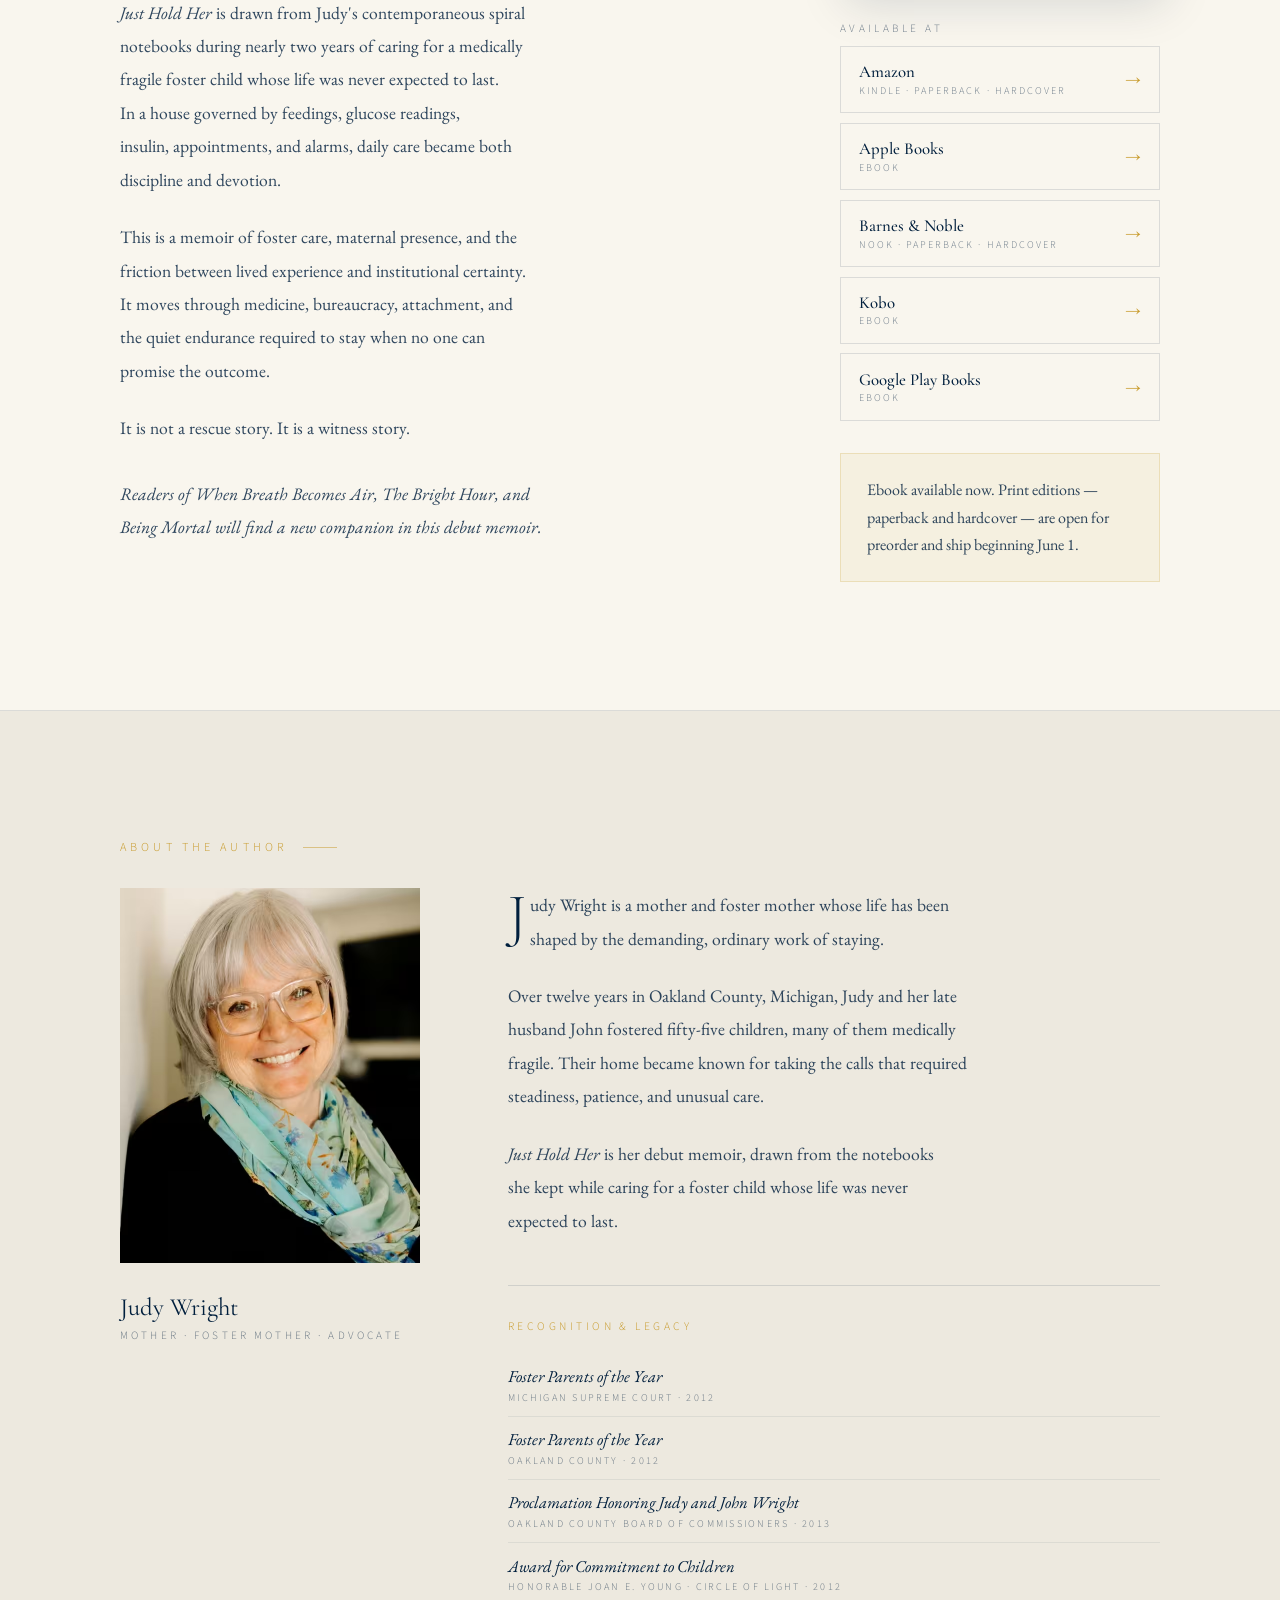
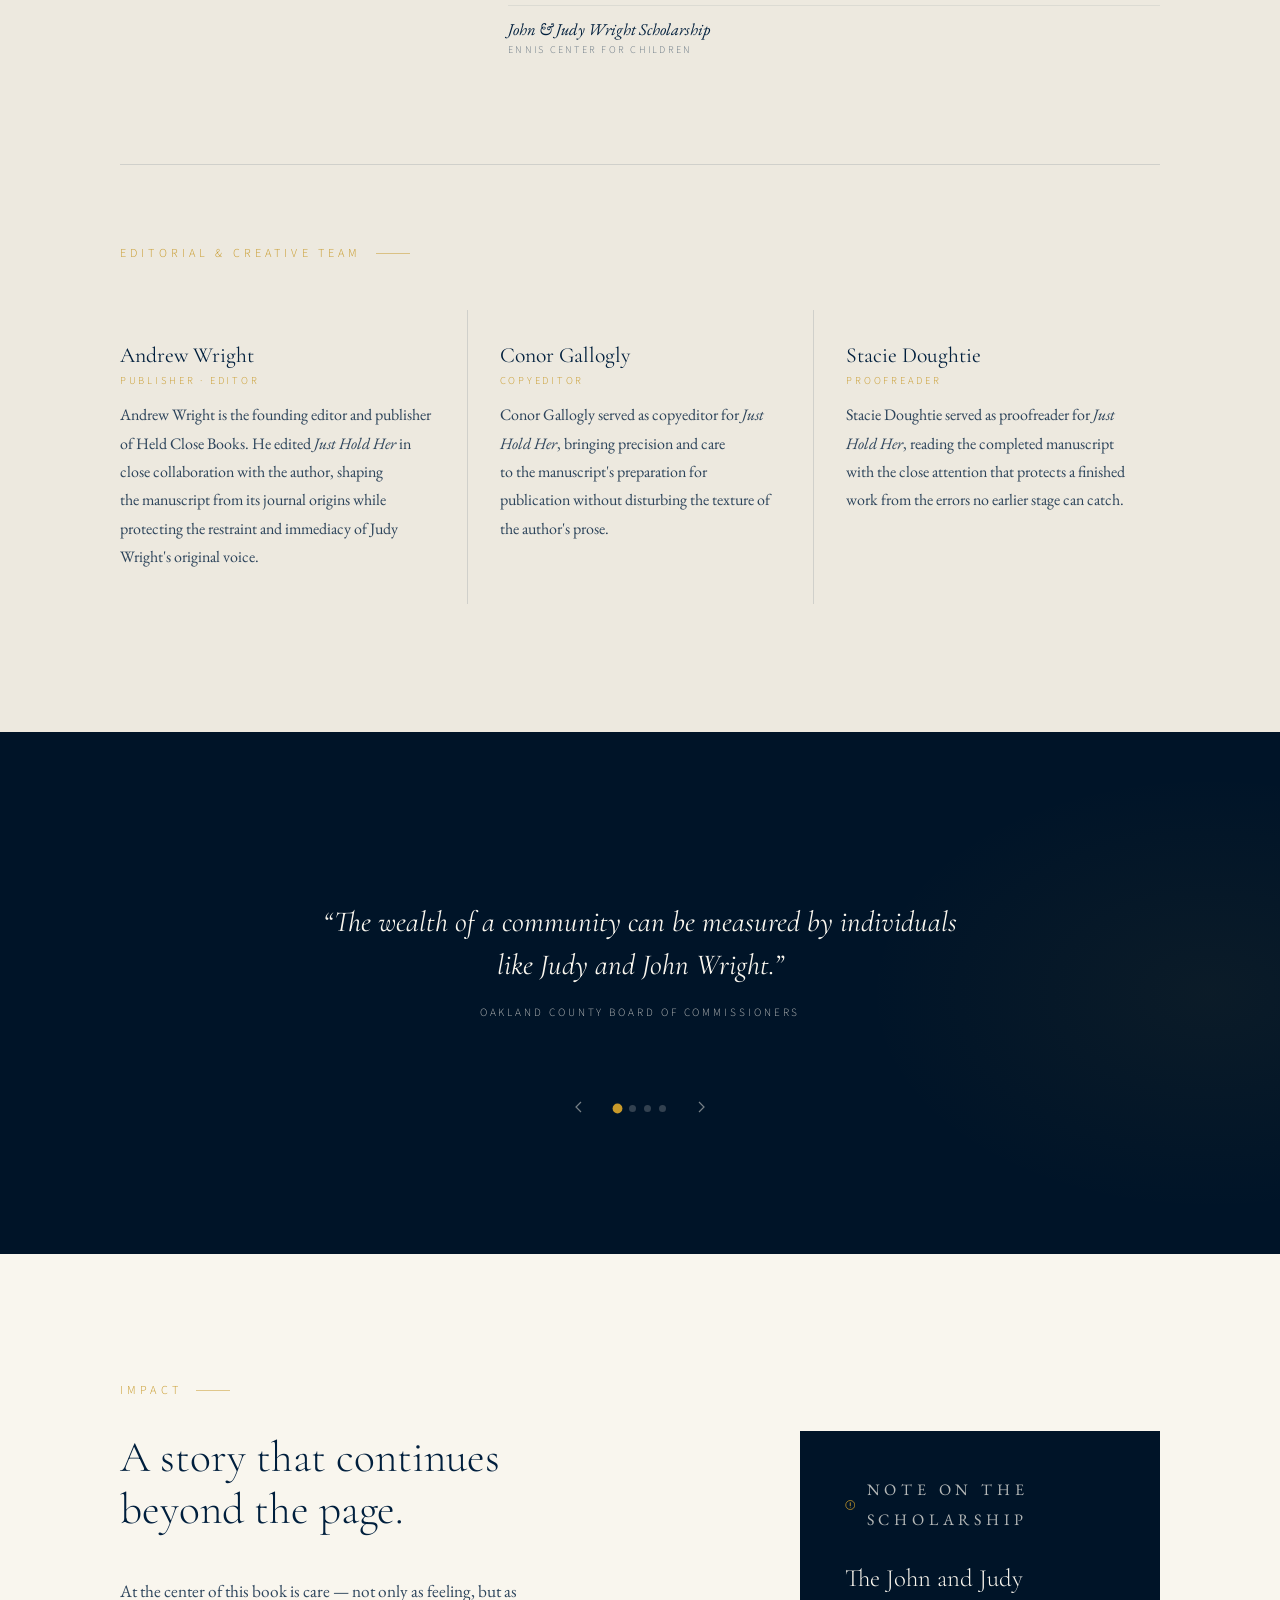
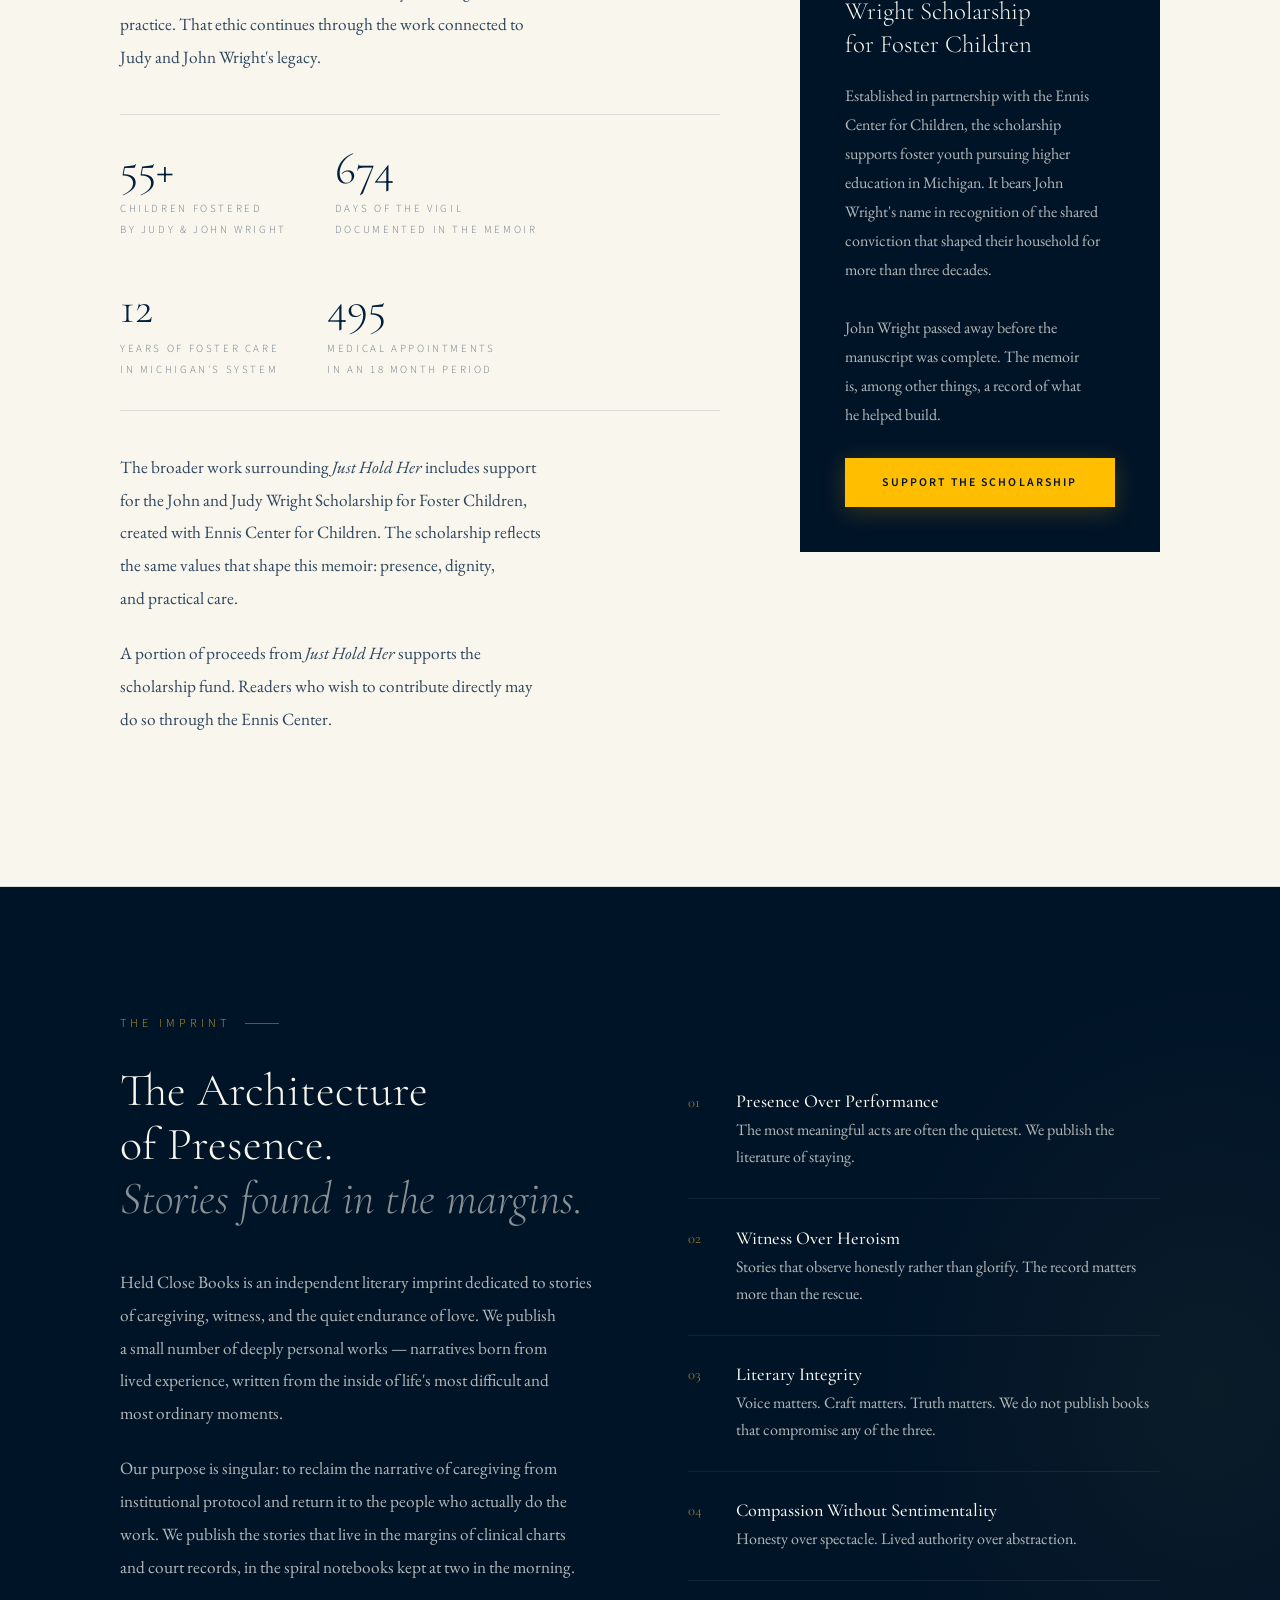
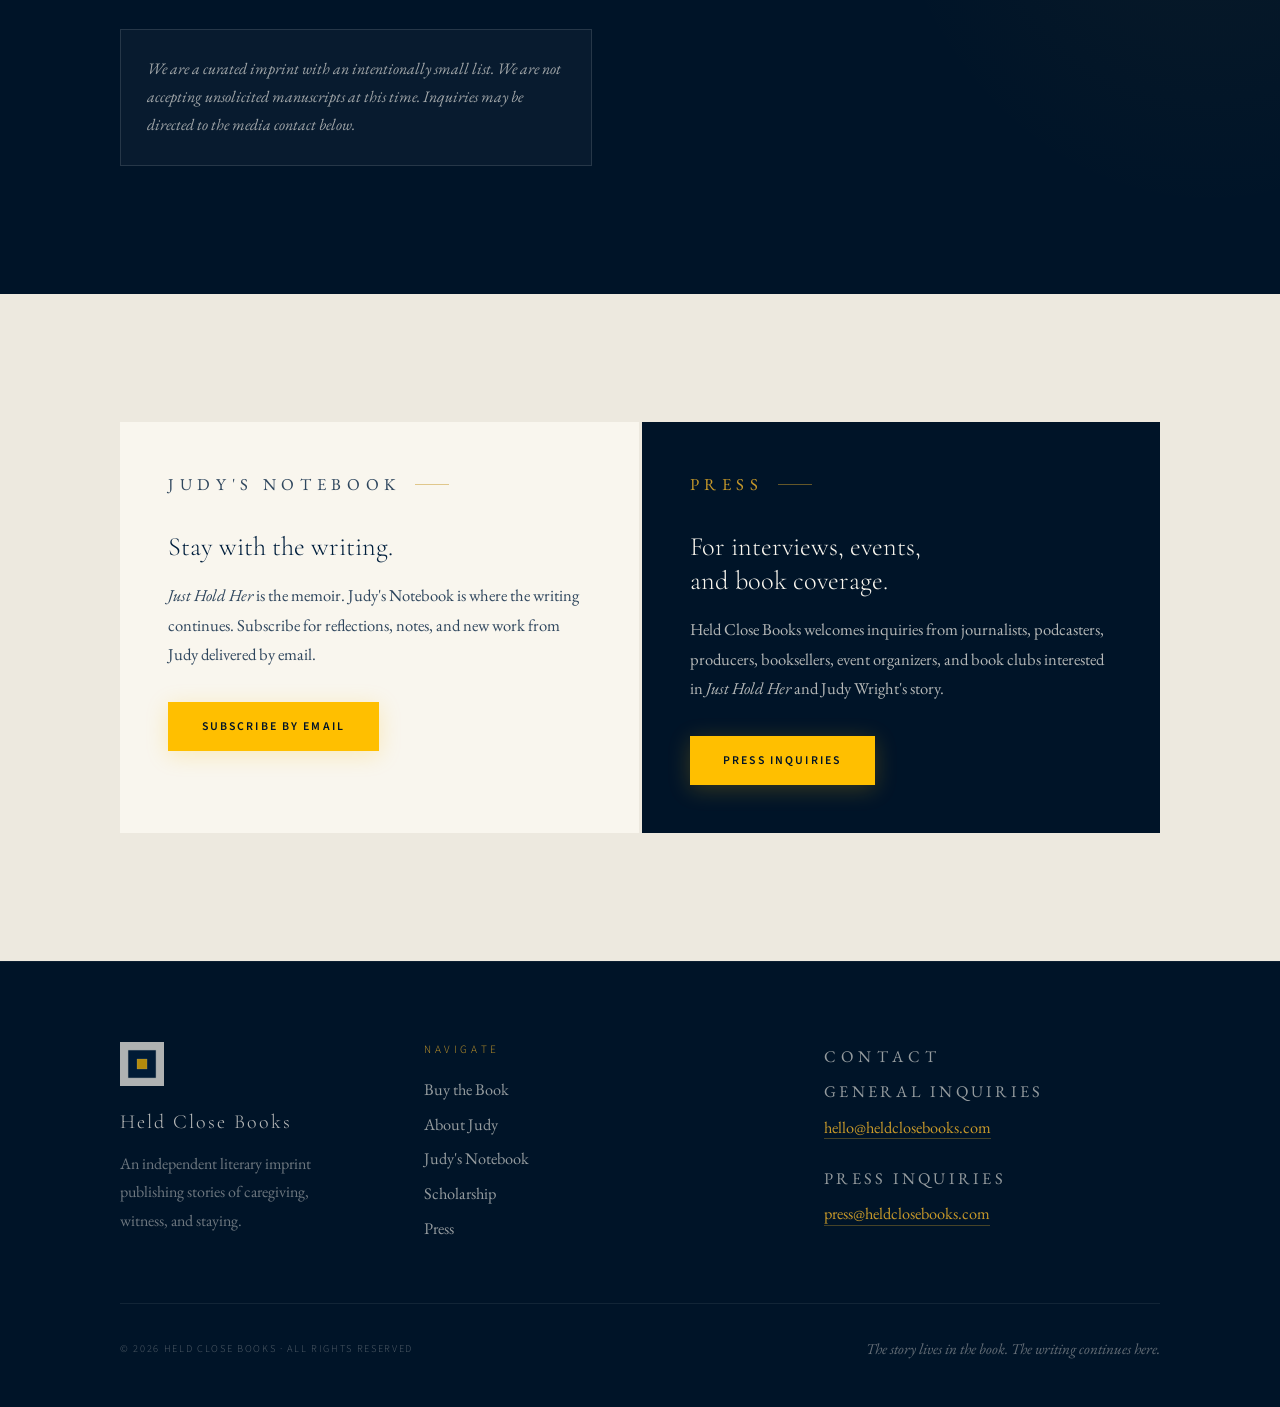
==== commit 07ba863c: "Update index.html hide Donate to Ennis Center button in favor of Support the Scholarship;" ====
--- a/index.html
+++ b/index.html
@@ -322,7 +322,7 @@
         </div>
         <p>The broader work surrounding <em>Just Hold Her</em> includes support for the John and Judy Wright Scholarship for Foster Children, created with Ennis Center for Children. The scholarship reflects the same values that shape this memoir: presence, dignity, and practical&nbsp;care.</p>
         <p>A portion of proceeds from <em>Just Hold Her</em> supports the scholarship fund. Readers who wish to contribute directly may do so through the Ennis&nbsp;Center.</p>
-        <a href="https://www.enniscenter.org" target="_blank" rel="noopener noreferrer" class="btn btn-navy">Donate to Ennis Center</a>
+        <!--a href="https://www.enniscenter.org" target="_blank" rel="noopener noreferrer" class="btn btn-navy">Donate to Ennis Center</a-->
       </div>
       <aside class="scholarship js-fade d2">
         <p class="schol-label">
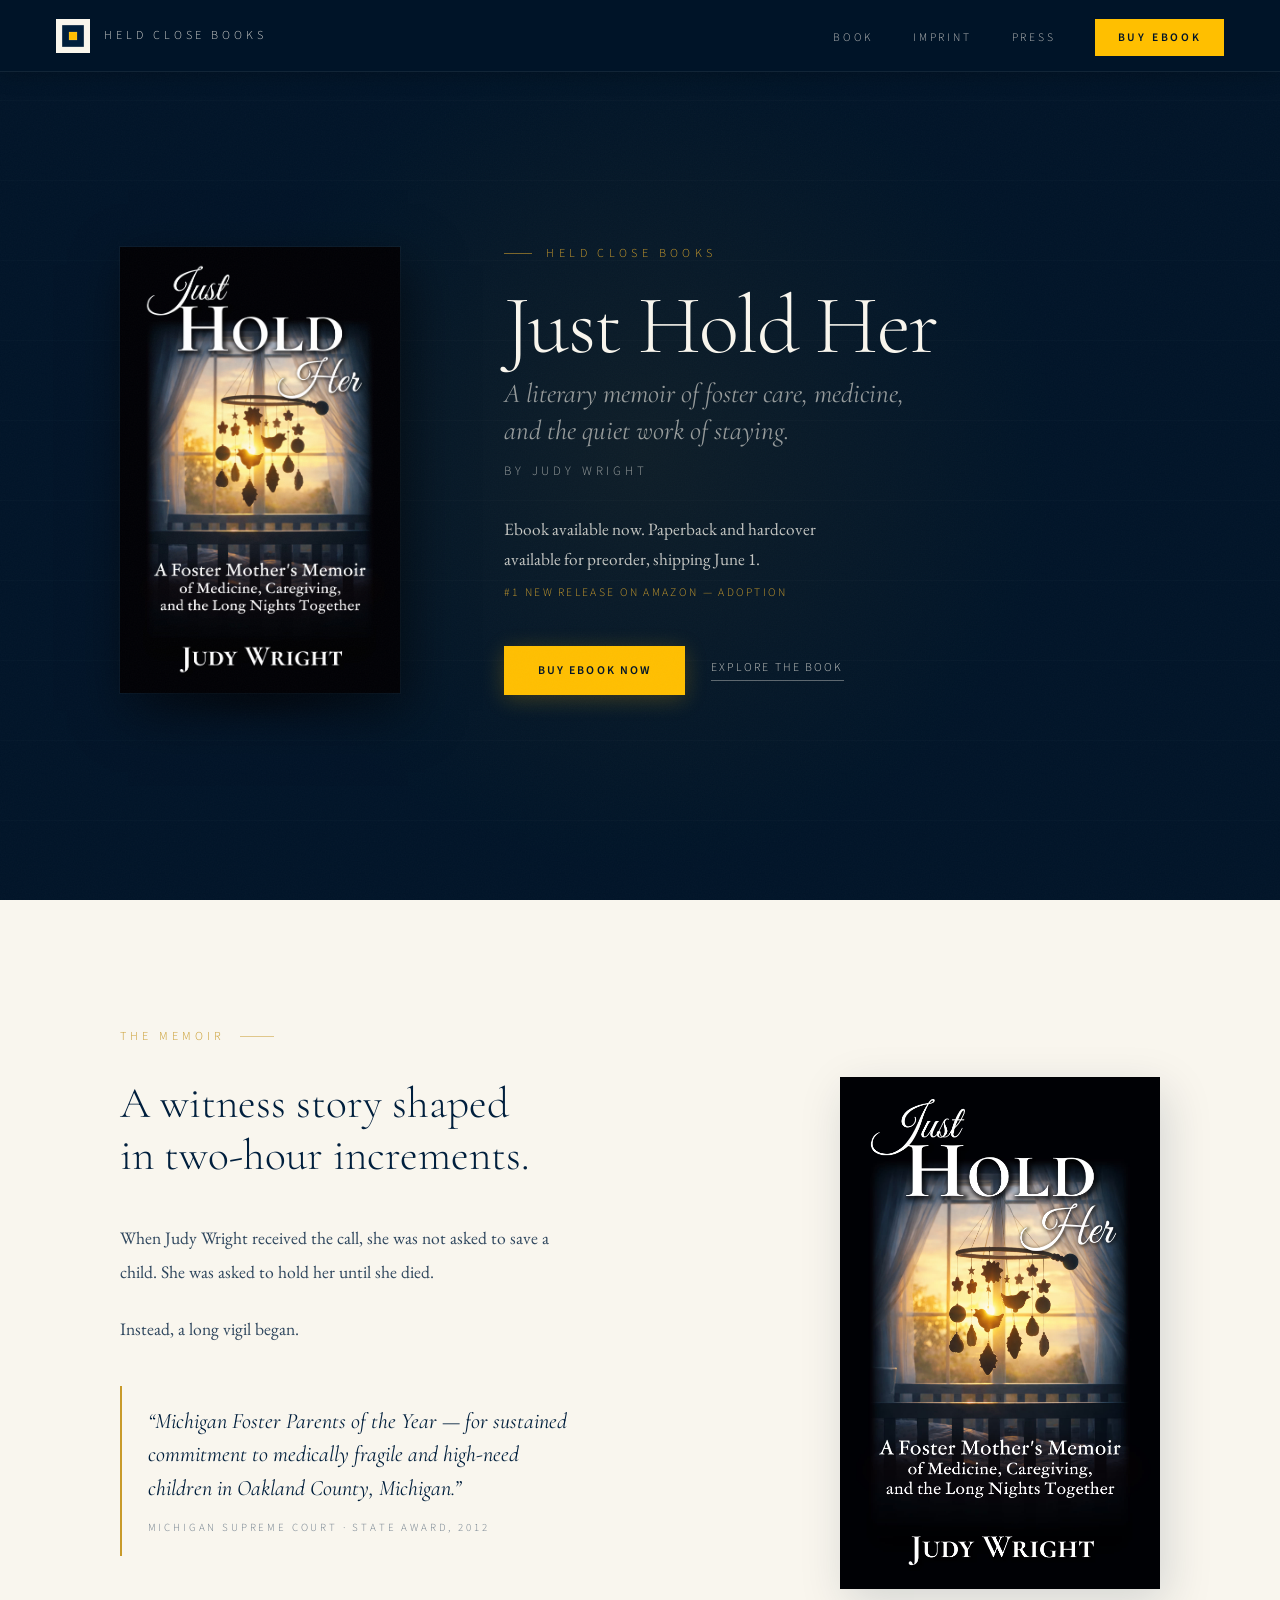
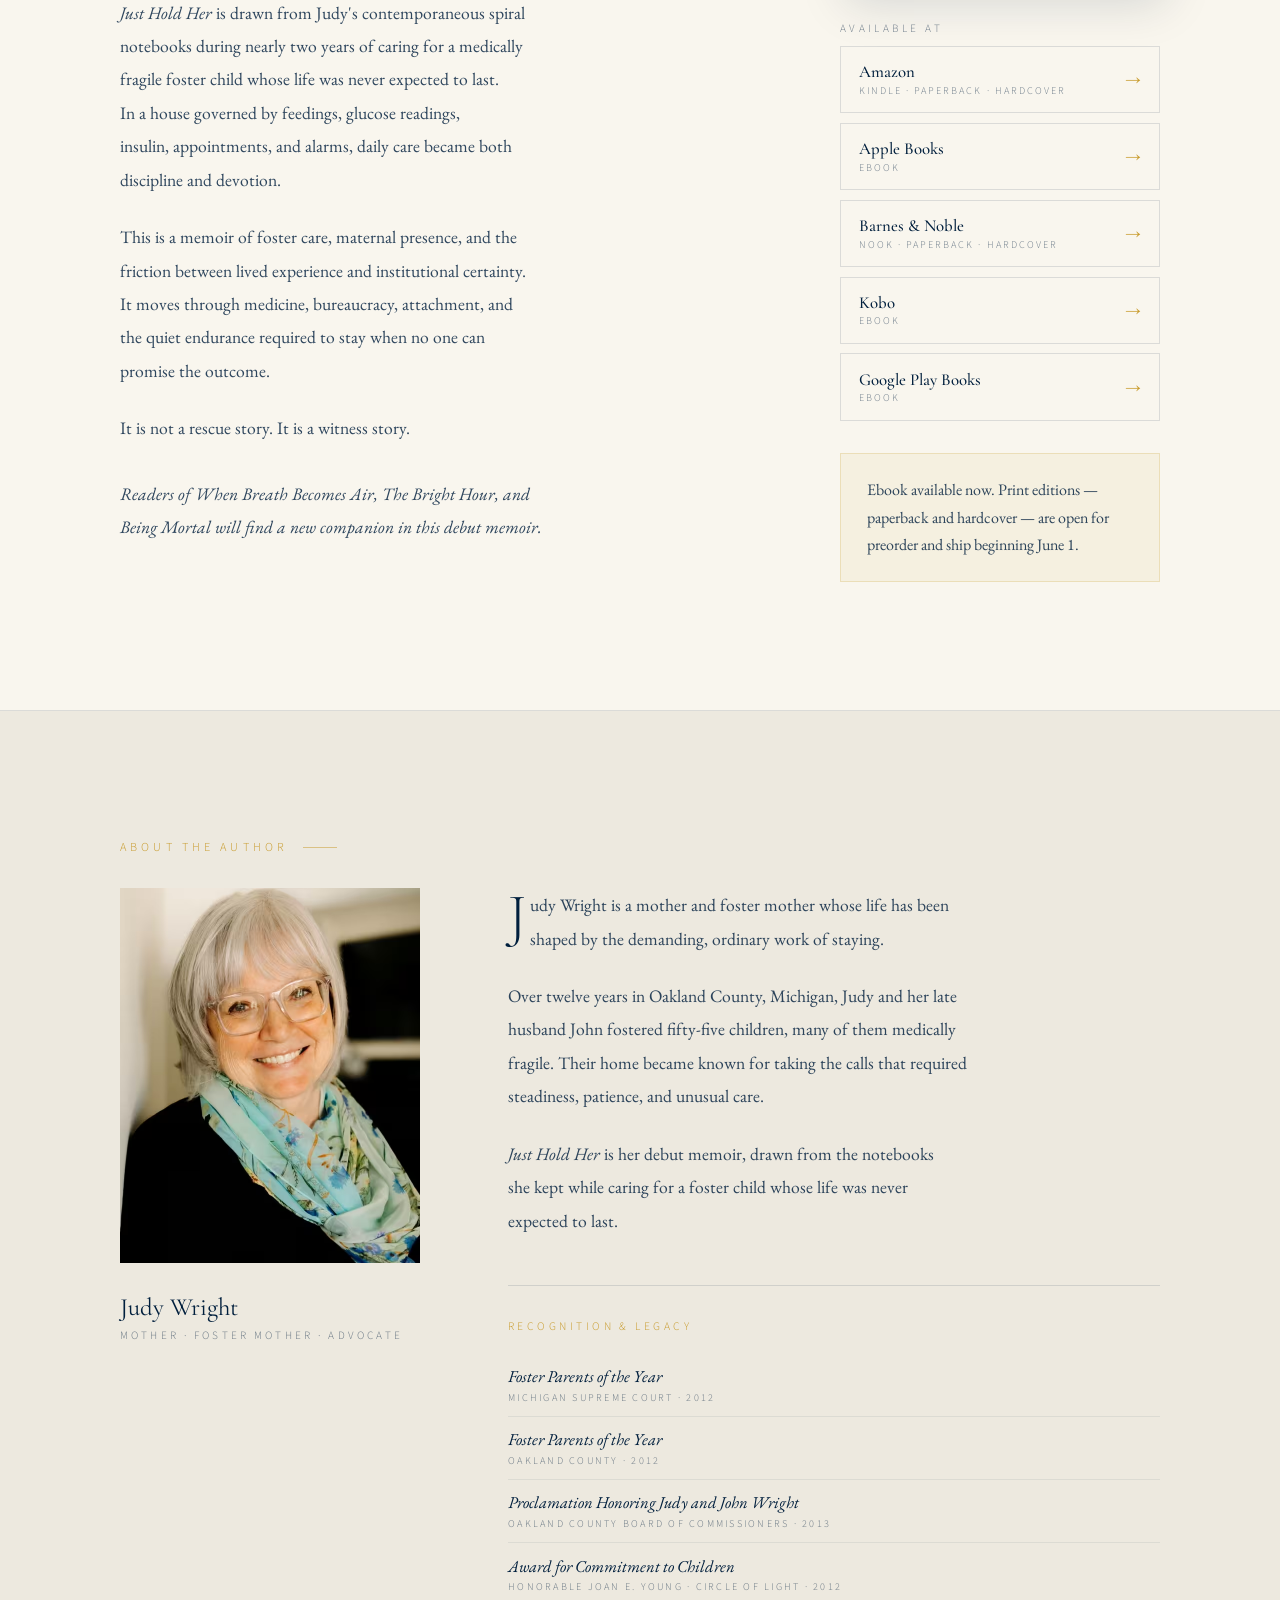
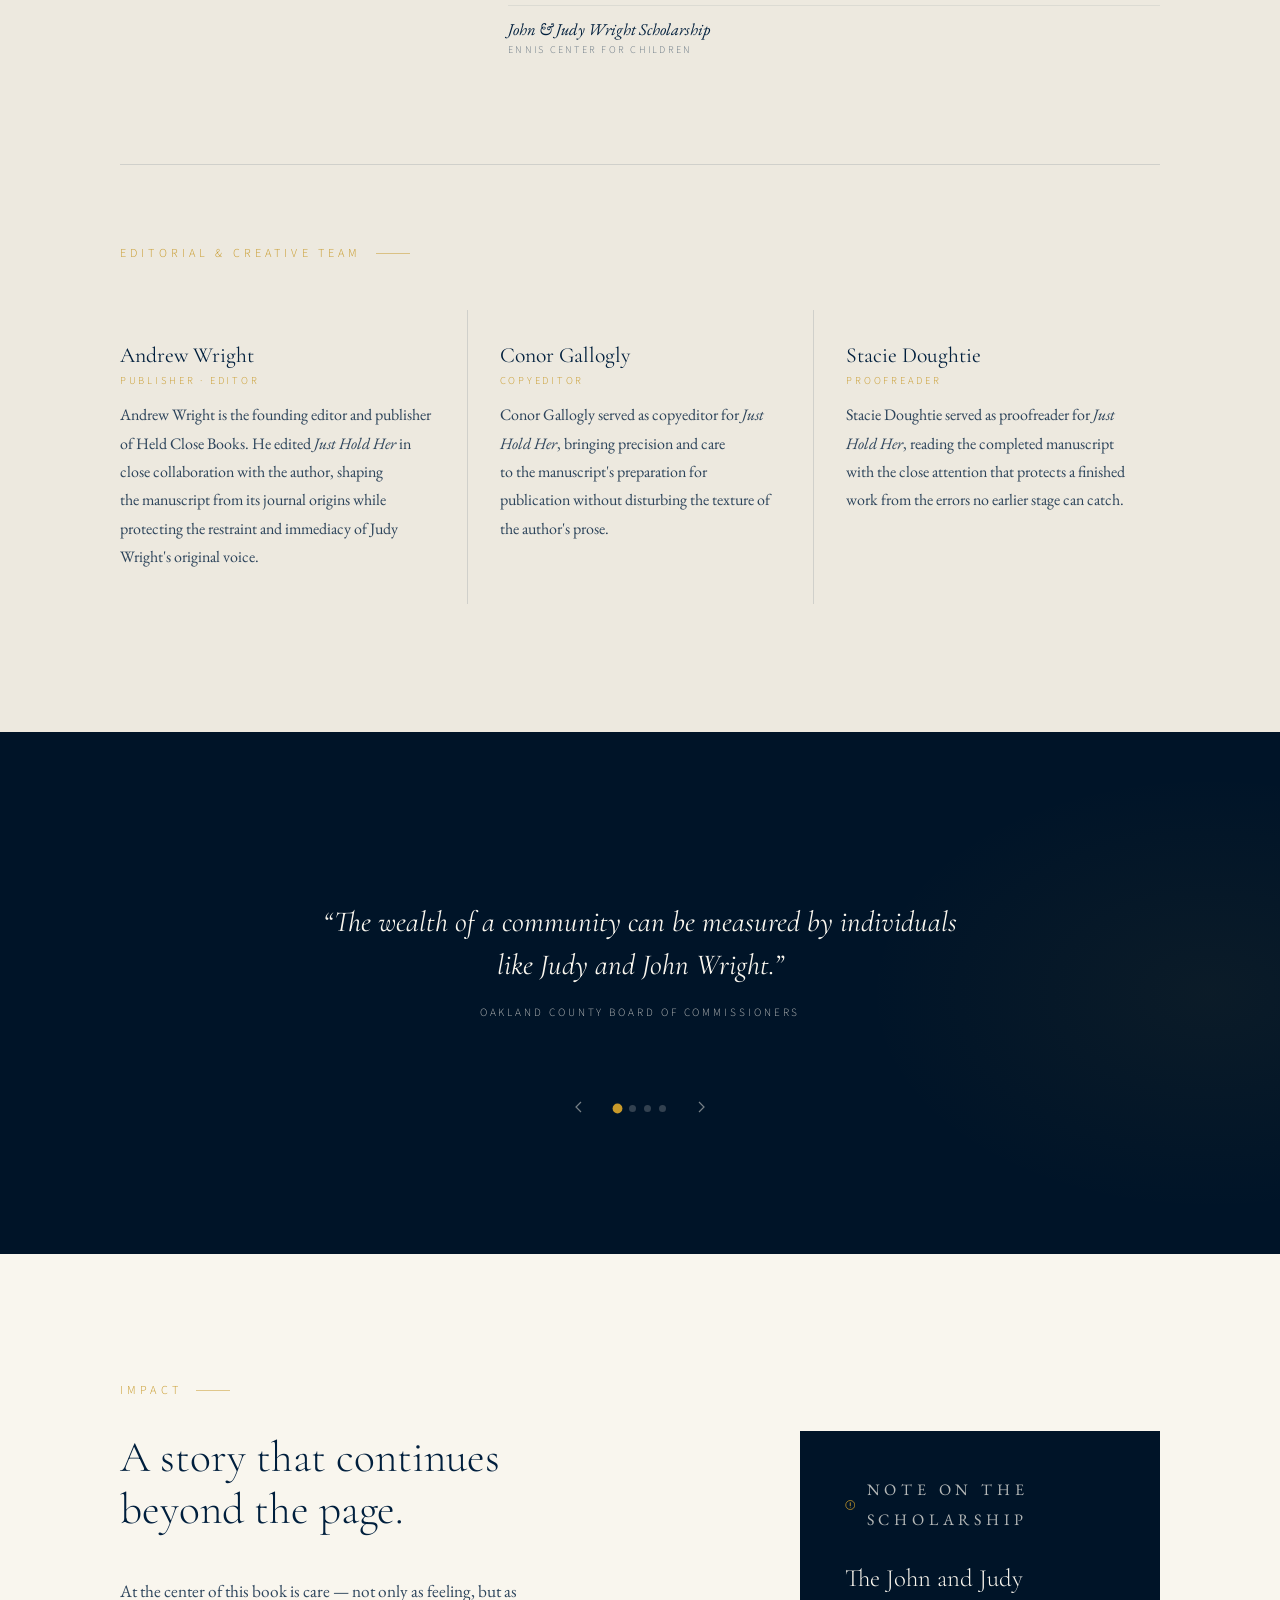
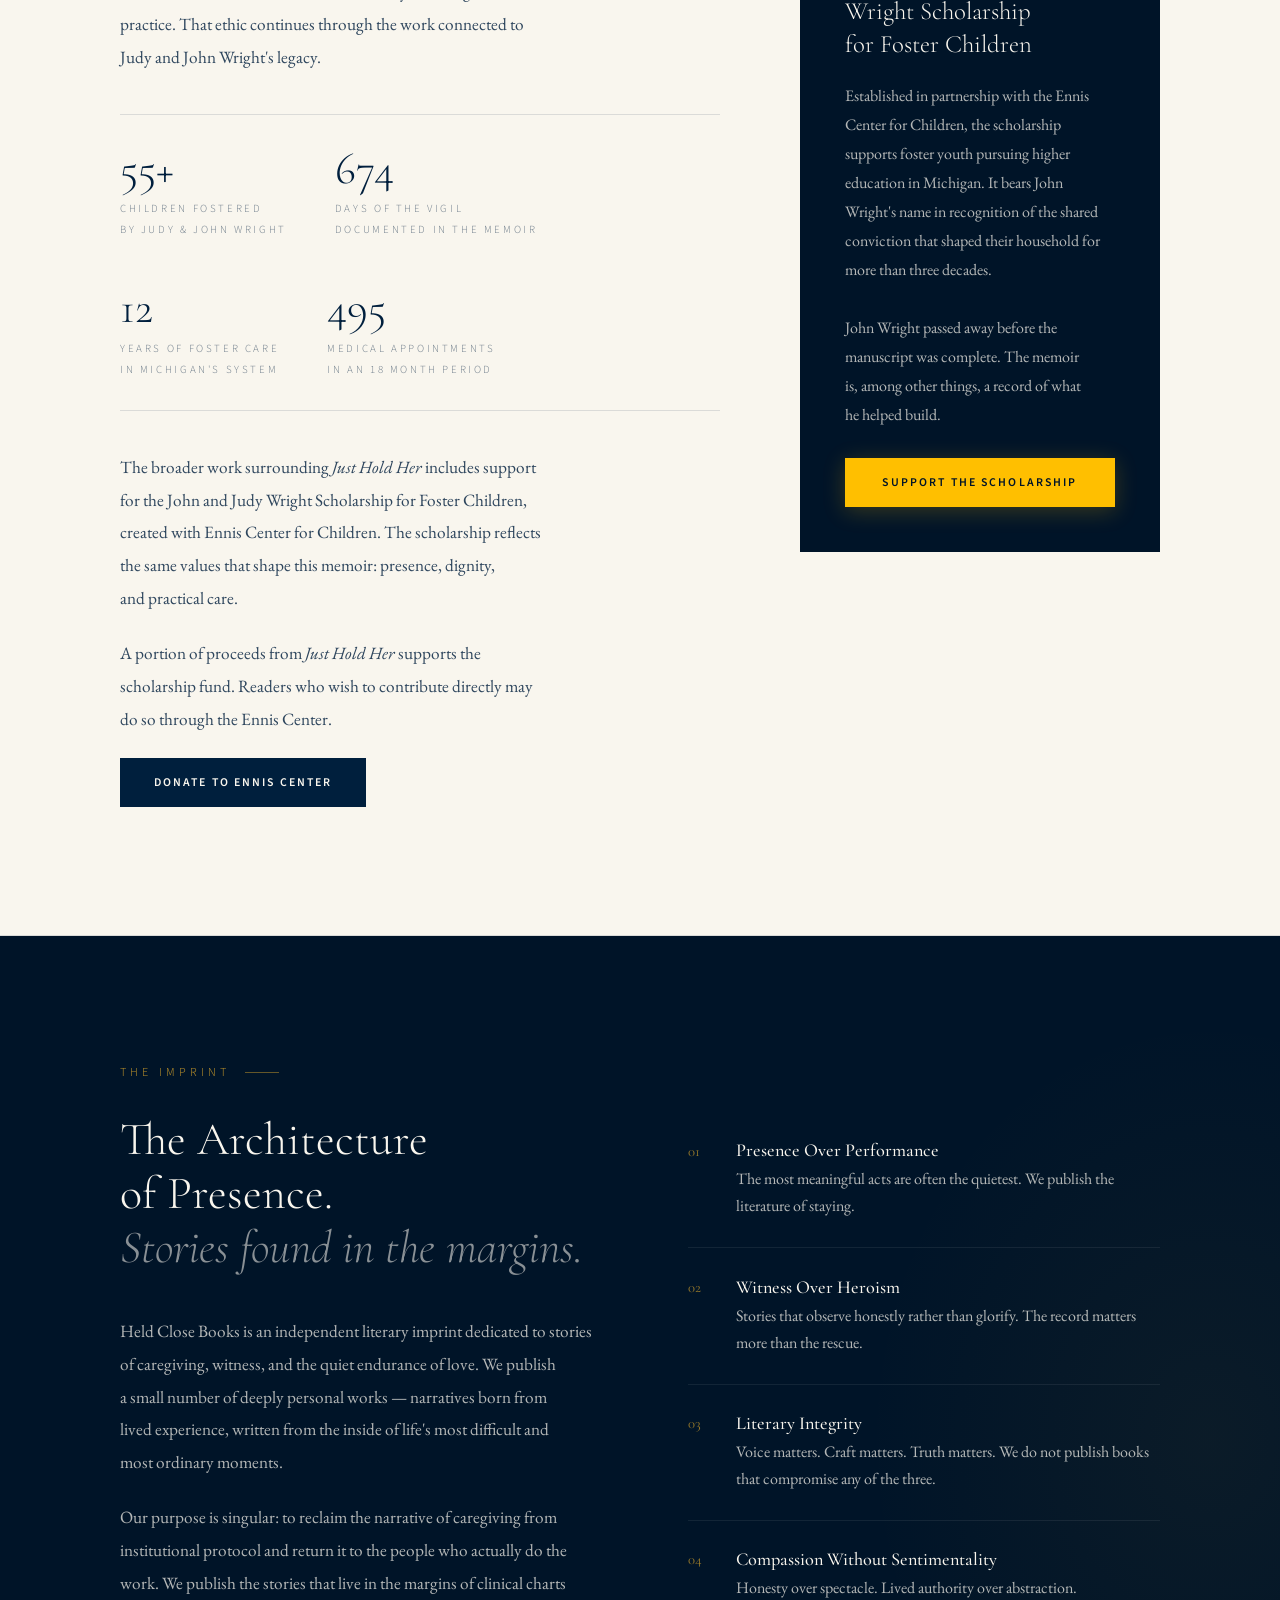
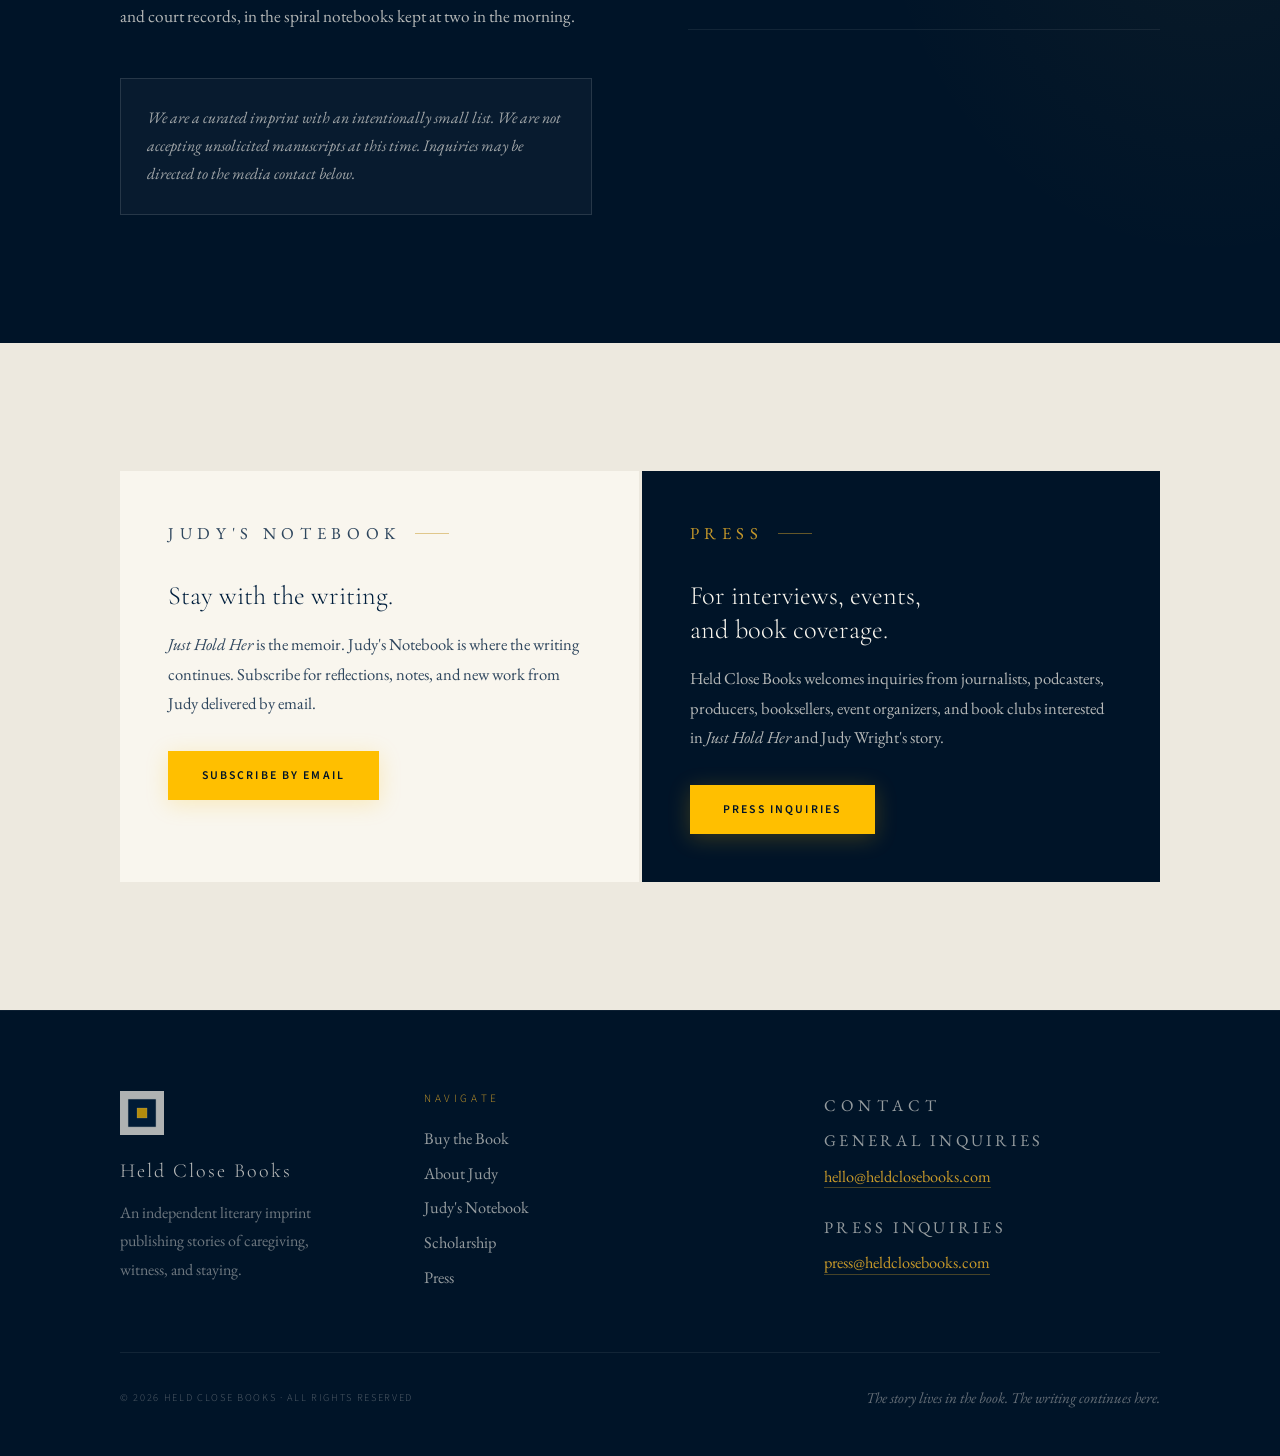
==== commit f0a14c4d: "Update index.html bring the Ennis donation button back;" ====
--- a/index.html
+++ b/index.html
@@ -322,7 +322,7 @@
         </div>
         <p>The broader work surrounding <em>Just Hold Her</em> includes support for the John and Judy Wright Scholarship for Foster Children, created with Ennis Center for Children. The scholarship reflects the same values that shape this memoir: presence, dignity, and practical&nbsp;care.</p>
         <p>A portion of proceeds from <em>Just Hold Her</em> supports the scholarship fund. Readers who wish to contribute directly may do so through the Ennis&nbsp;Center.</p>
-        <!--a href="https://www.enniscenter.org" target="_blank" rel="noopener noreferrer" class="btn btn-navy">Donate to Ennis Center</a-->
+        <a href="https://www.enniscenter.org" target="_blank" rel="noopener noreferrer" class="btn btn-navy">Donate to Ennis Center</a>
       </div>
       <aside class="scholarship js-fade d2">
         <p class="schol-label">
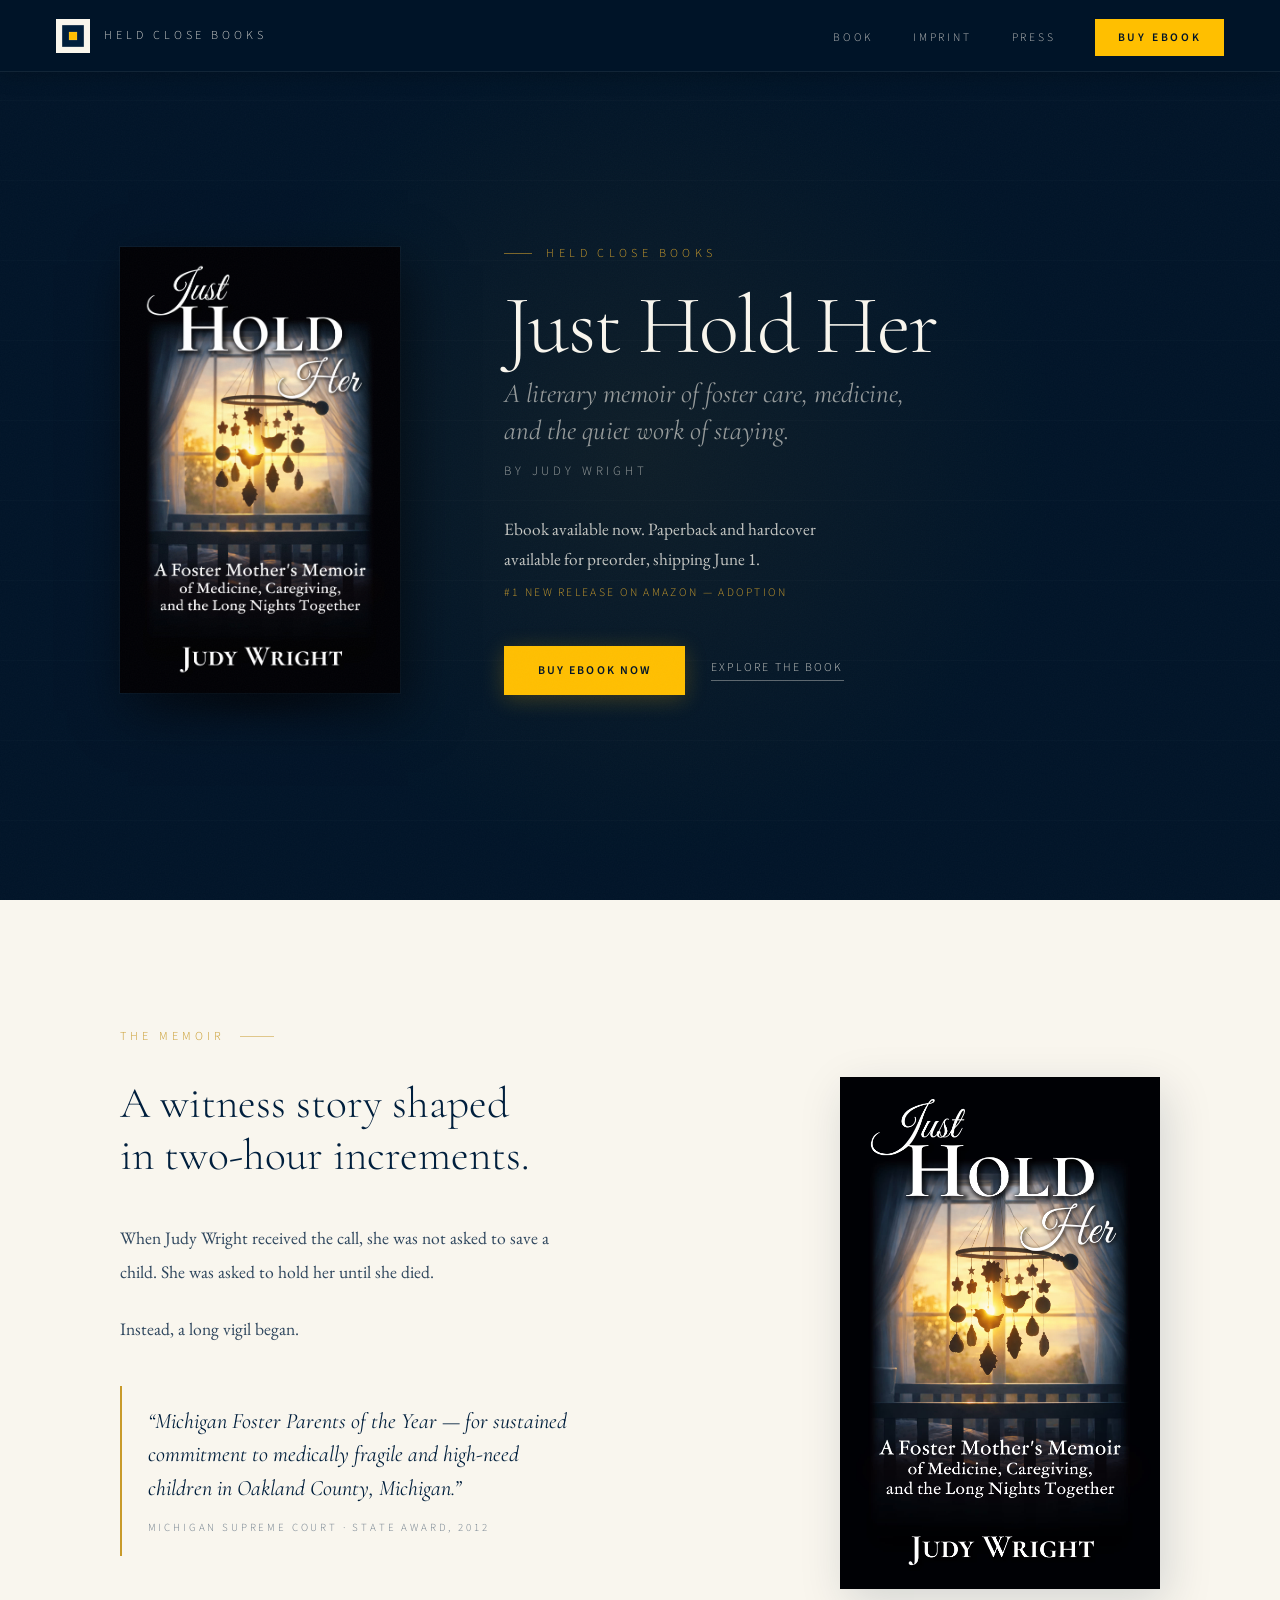
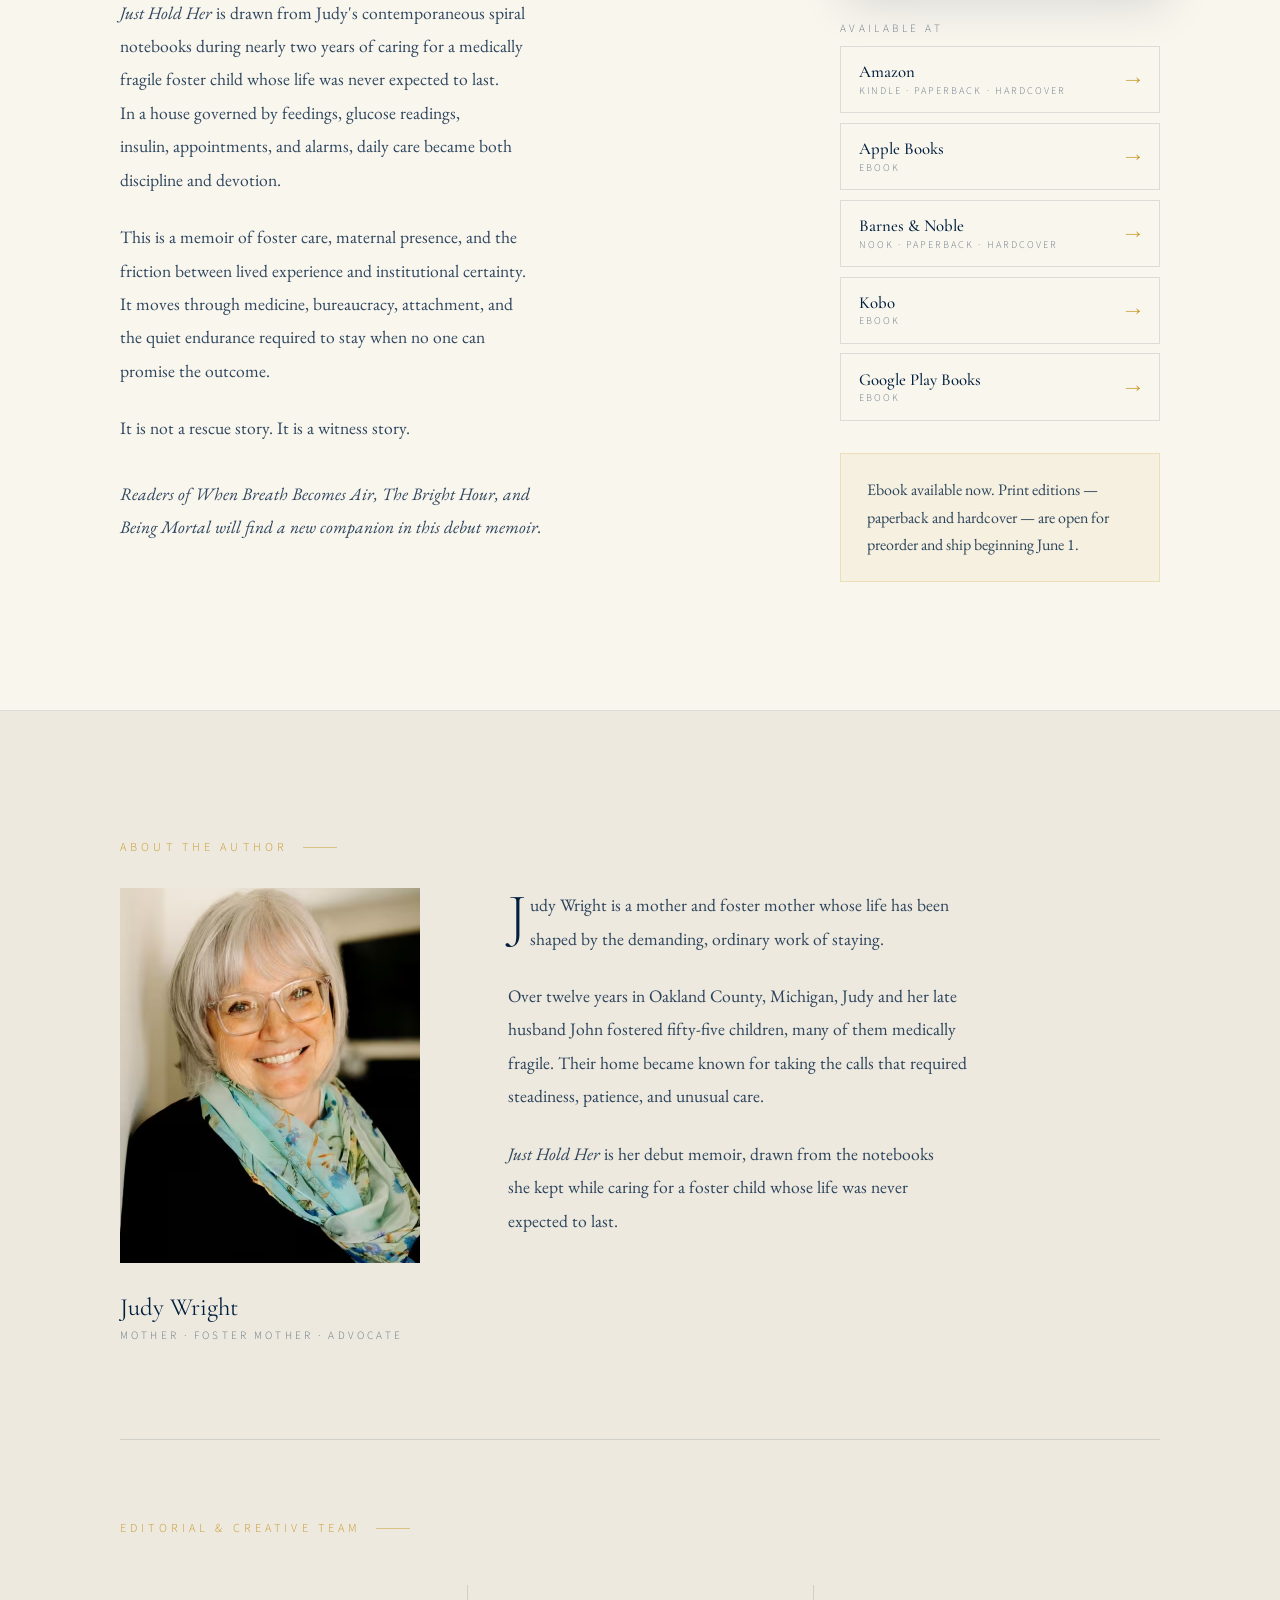
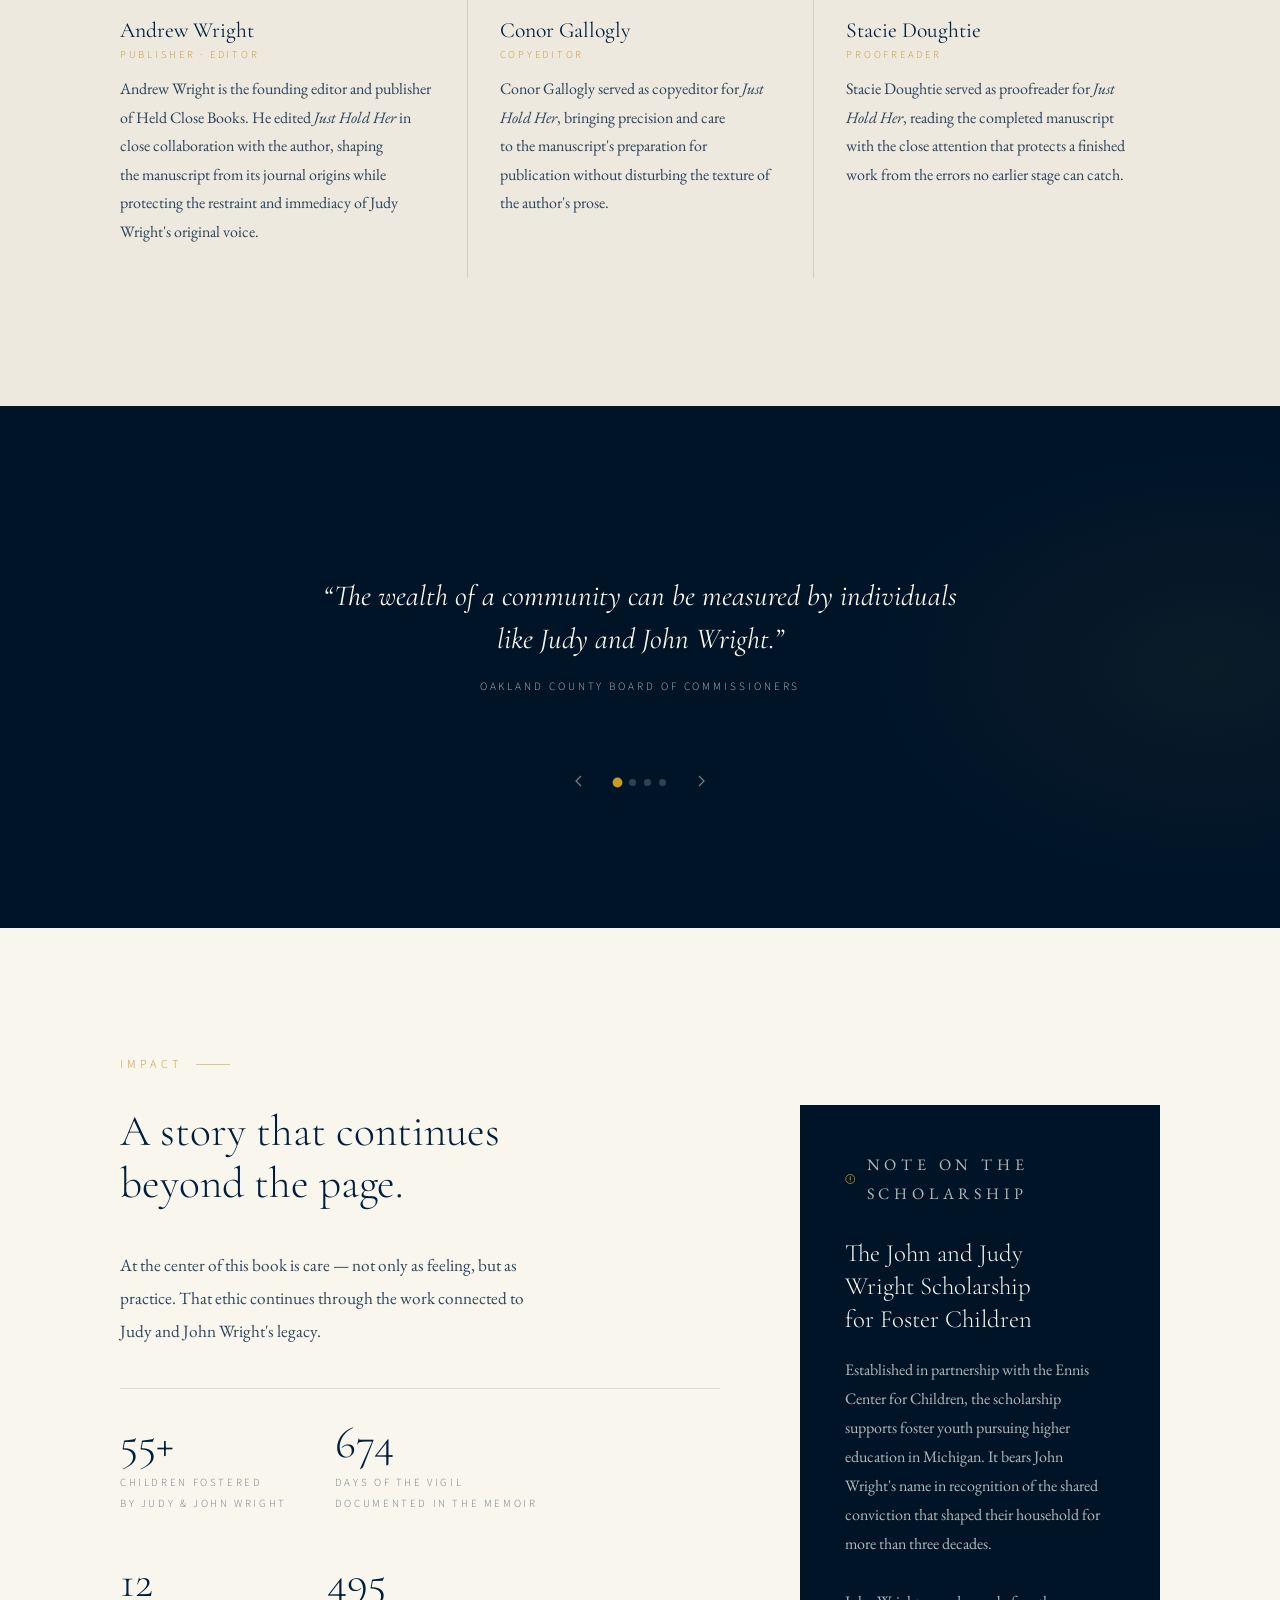
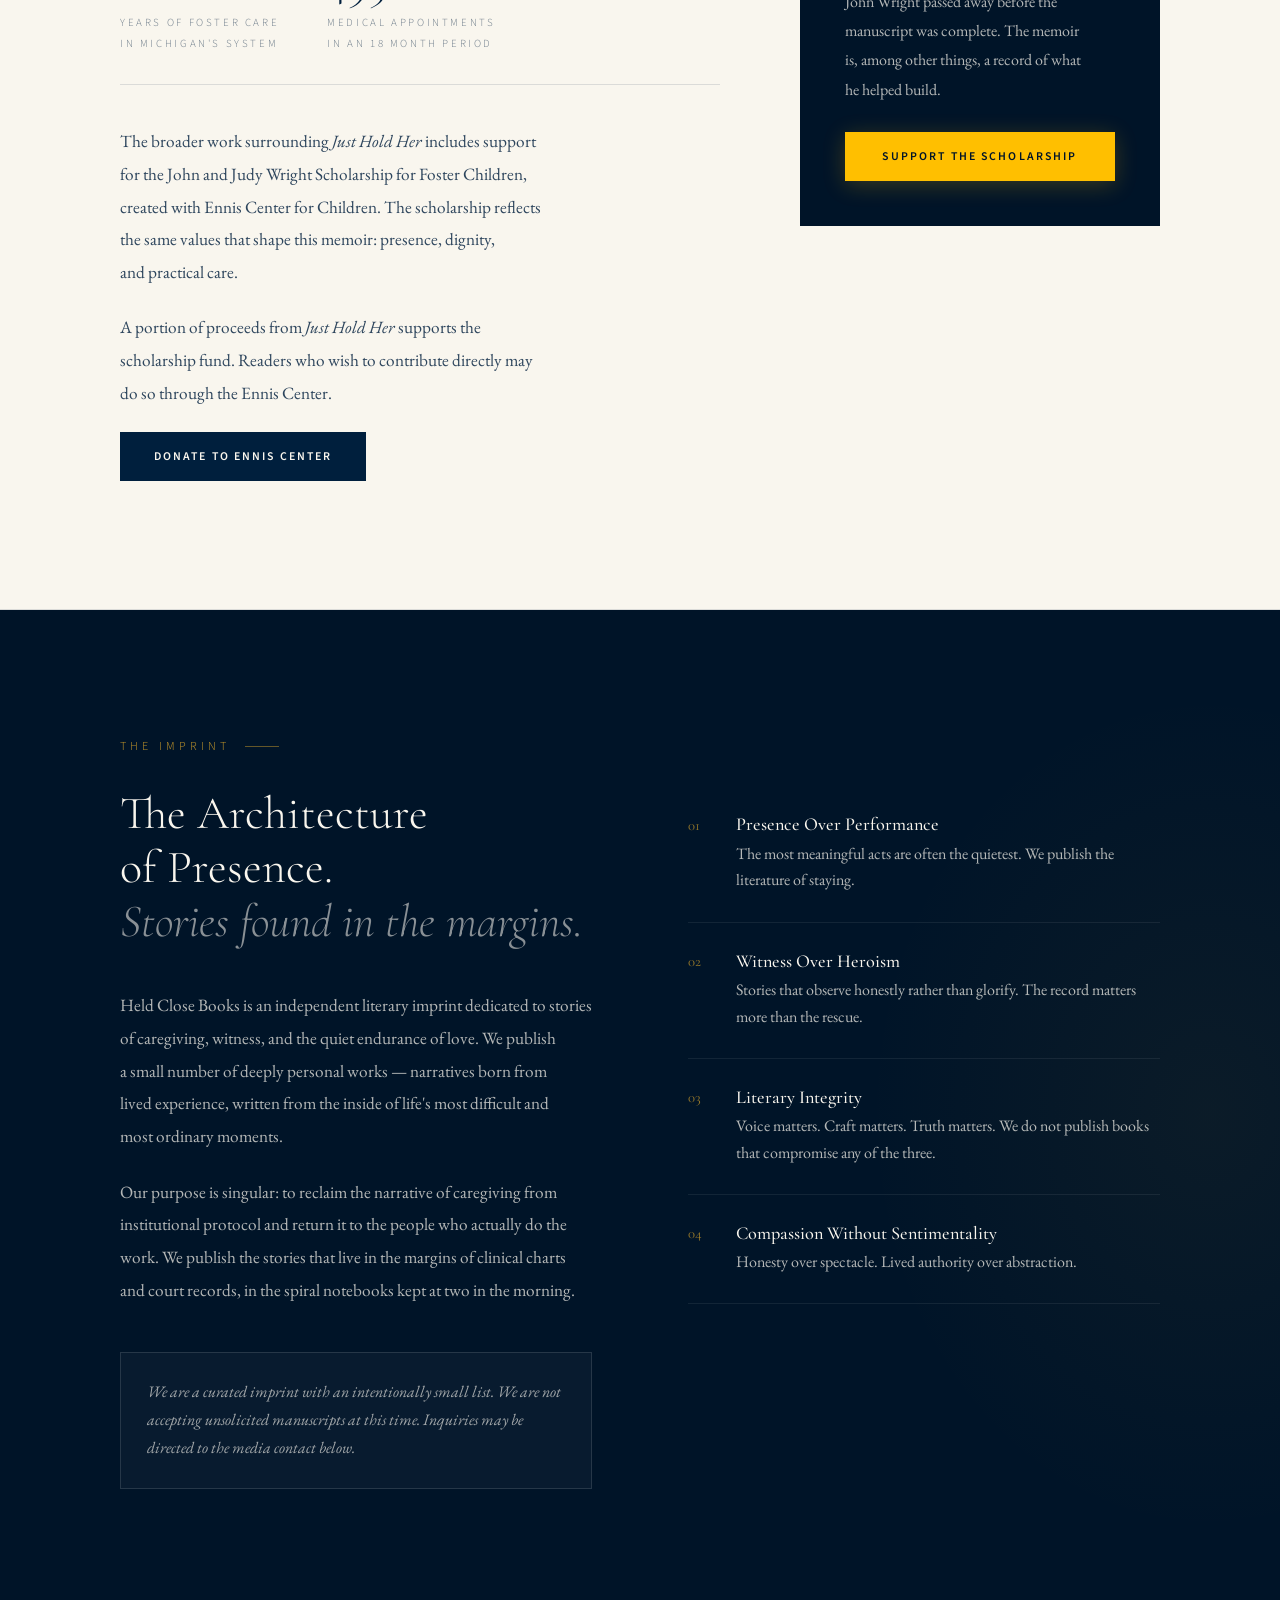
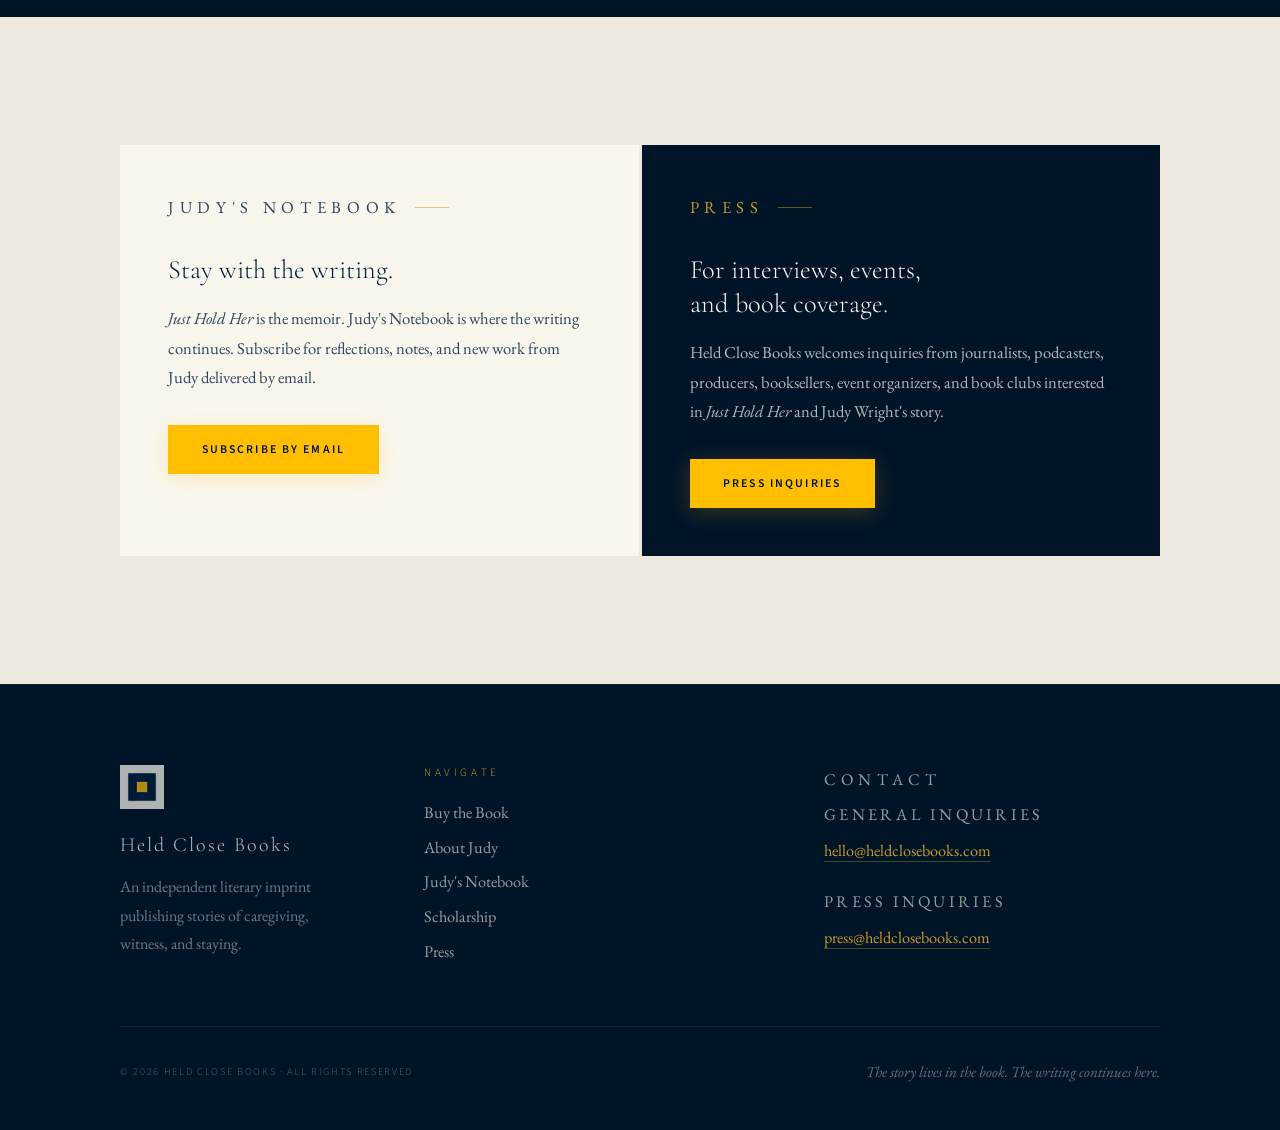
==== commit 5eccc973: "Update index.html remove author awards section;" ====
--- a/index.html
+++ b/index.html
@@ -213,7 +213,7 @@
         <p>Over twelve years in Oakland County, Michigan, Judy and her late husband John fostered fifty-five children, many of them medically fragile. Their home became known for taking the calls that required steadiness, patience, and unusual&nbsp;care.</p>
         <p><em>Just Hold Her</em> is her debut memoir, drawn from the notebooks she kept while caring for a foster child whose life was never expected to&nbsp;last.</p>
 
-        <div class="awards">
+        <!--div class="awards">
           <h3 class="awards-heading">Recognition &amp; Legacy</h3>
           <dl class="awards-list">
             <div class="award">
@@ -237,7 +237,7 @@
               <dd class="award-org">Ennis Center for Children</dd>
             </div>
           </dl>
-        </div>
+      </div-->
       </div>
     </div>
 
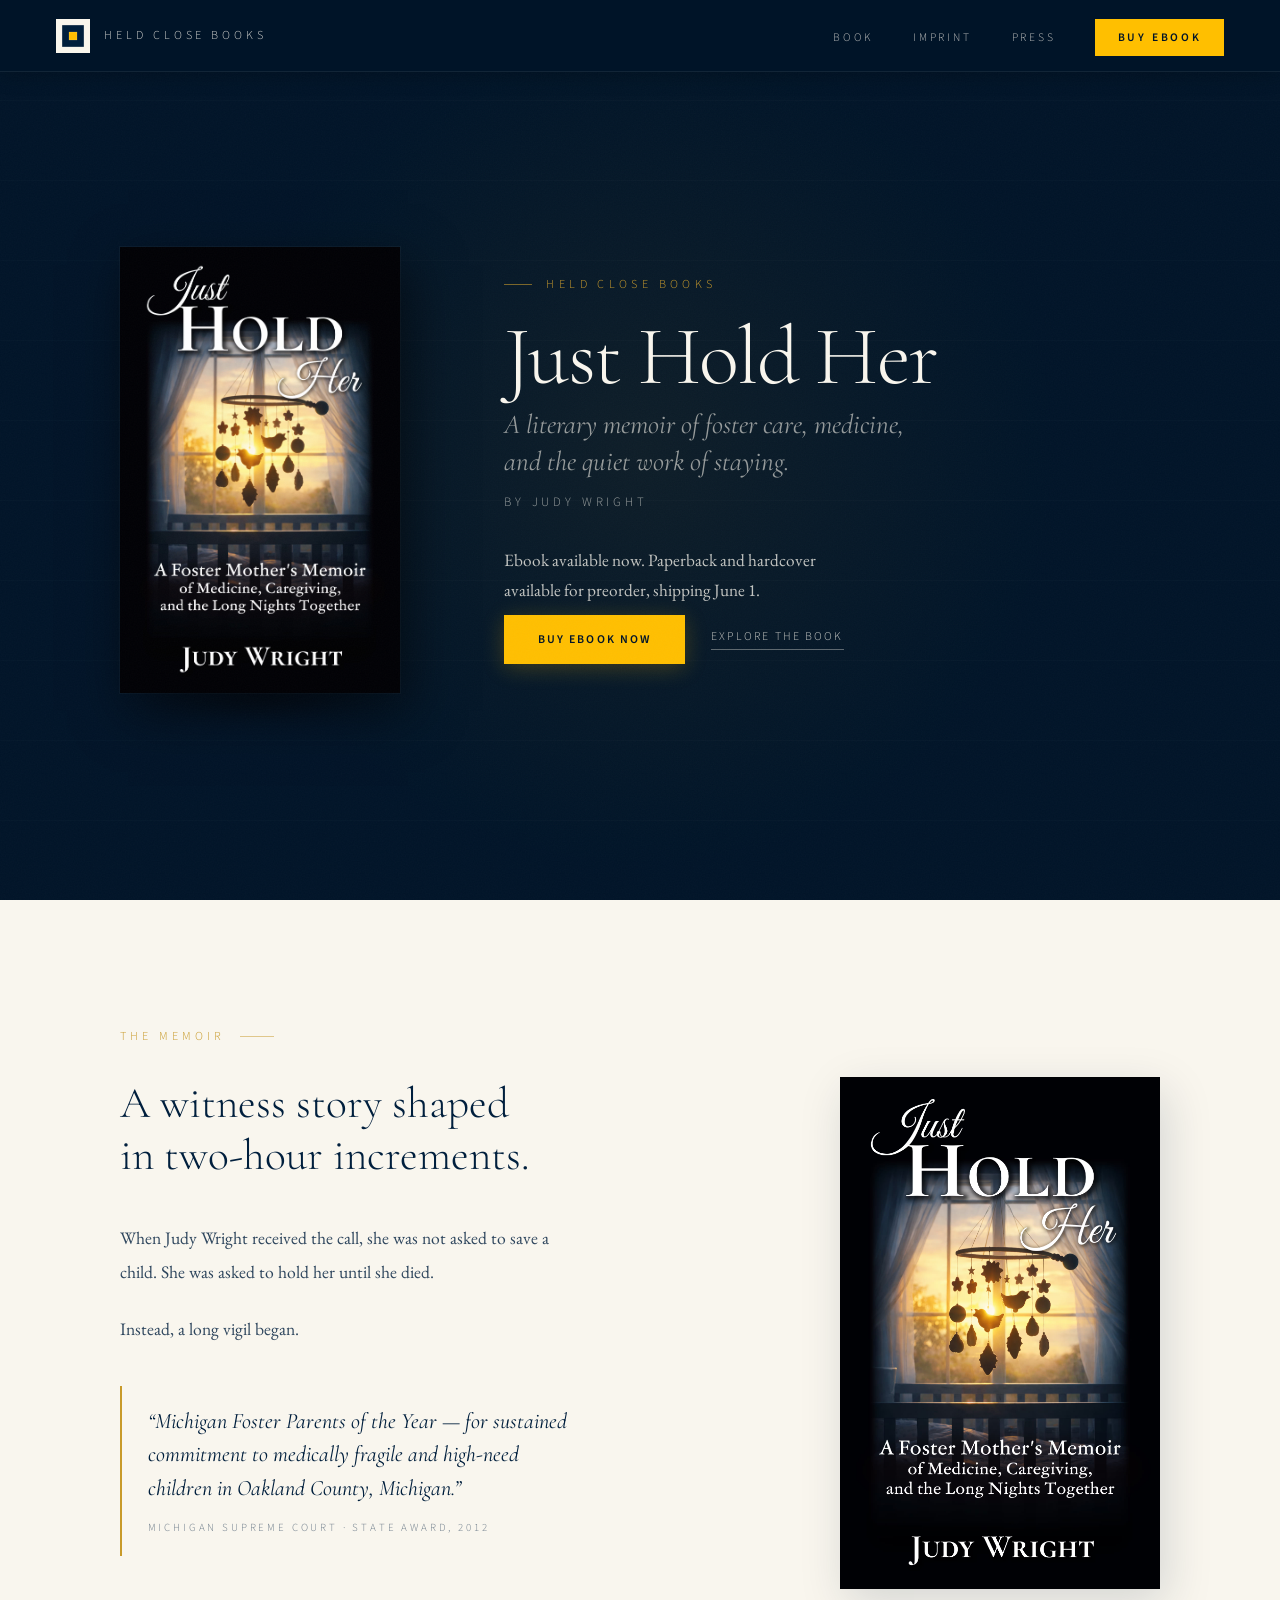
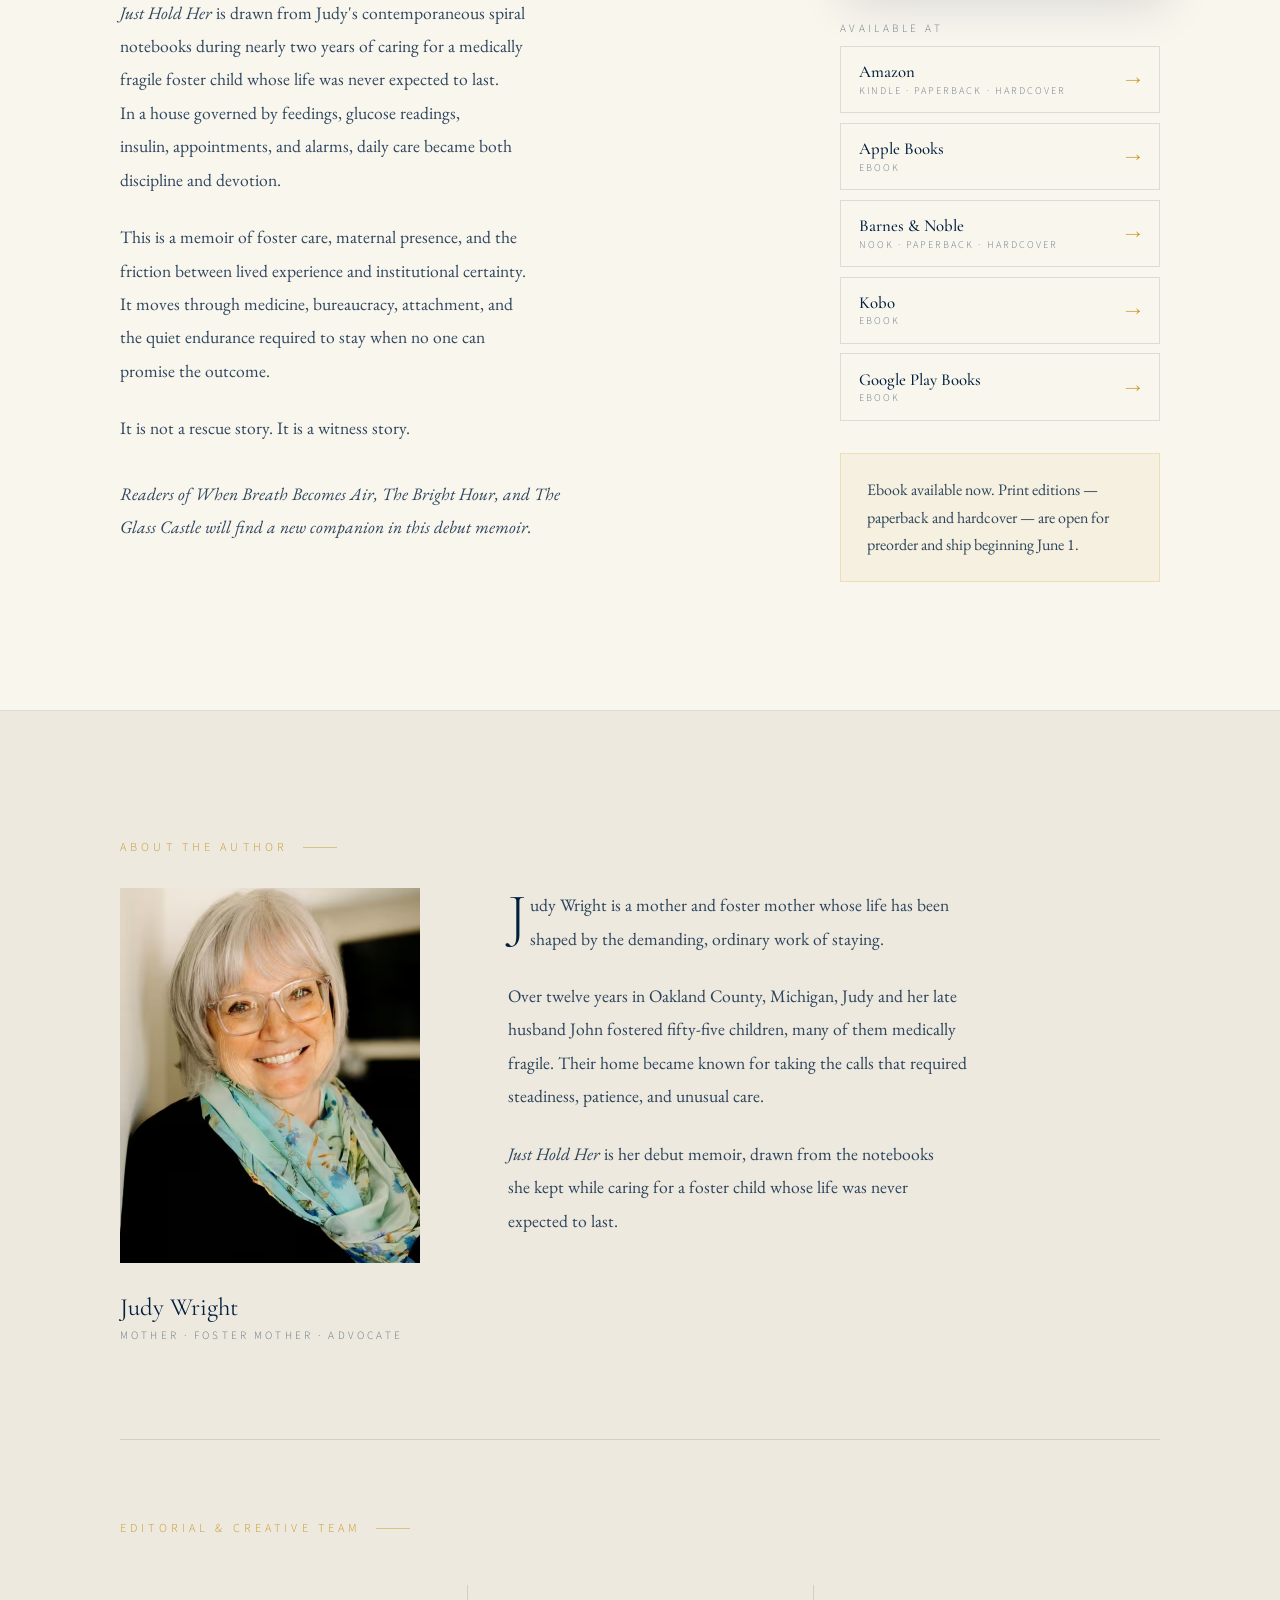
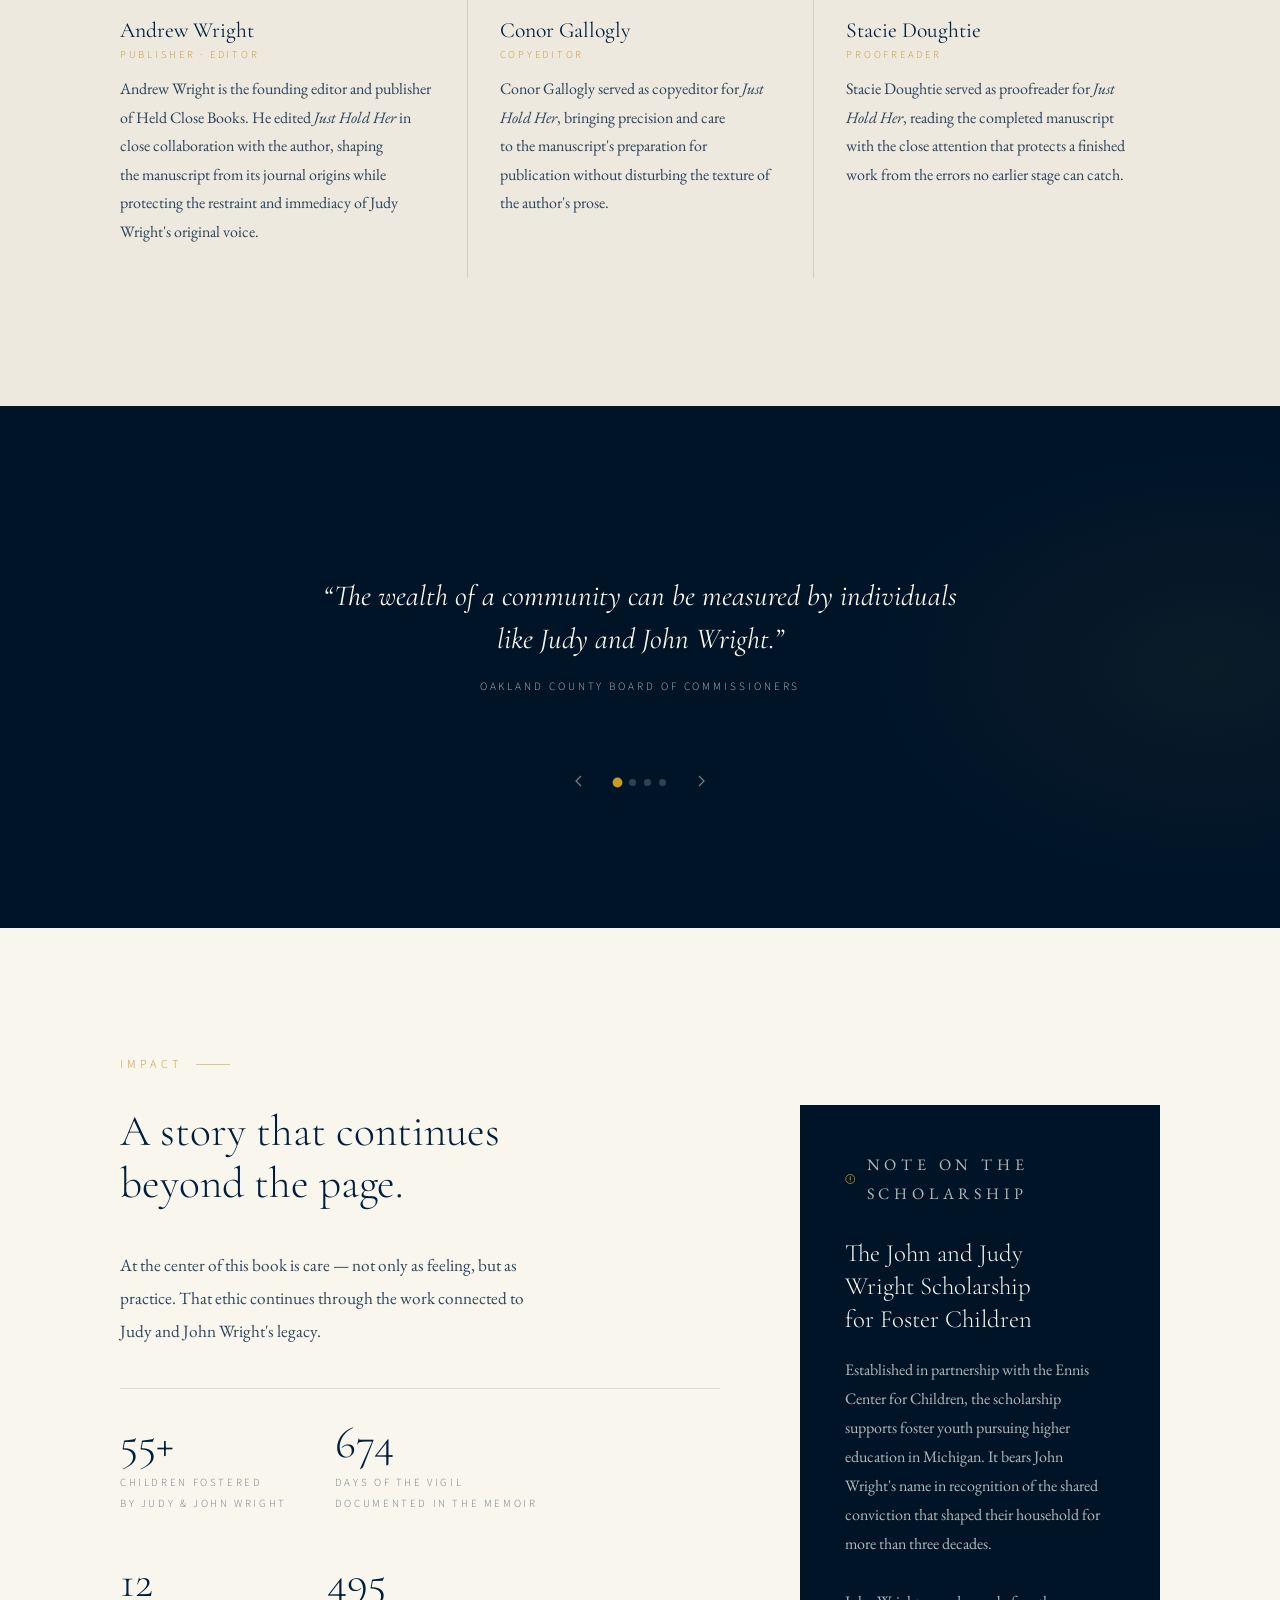
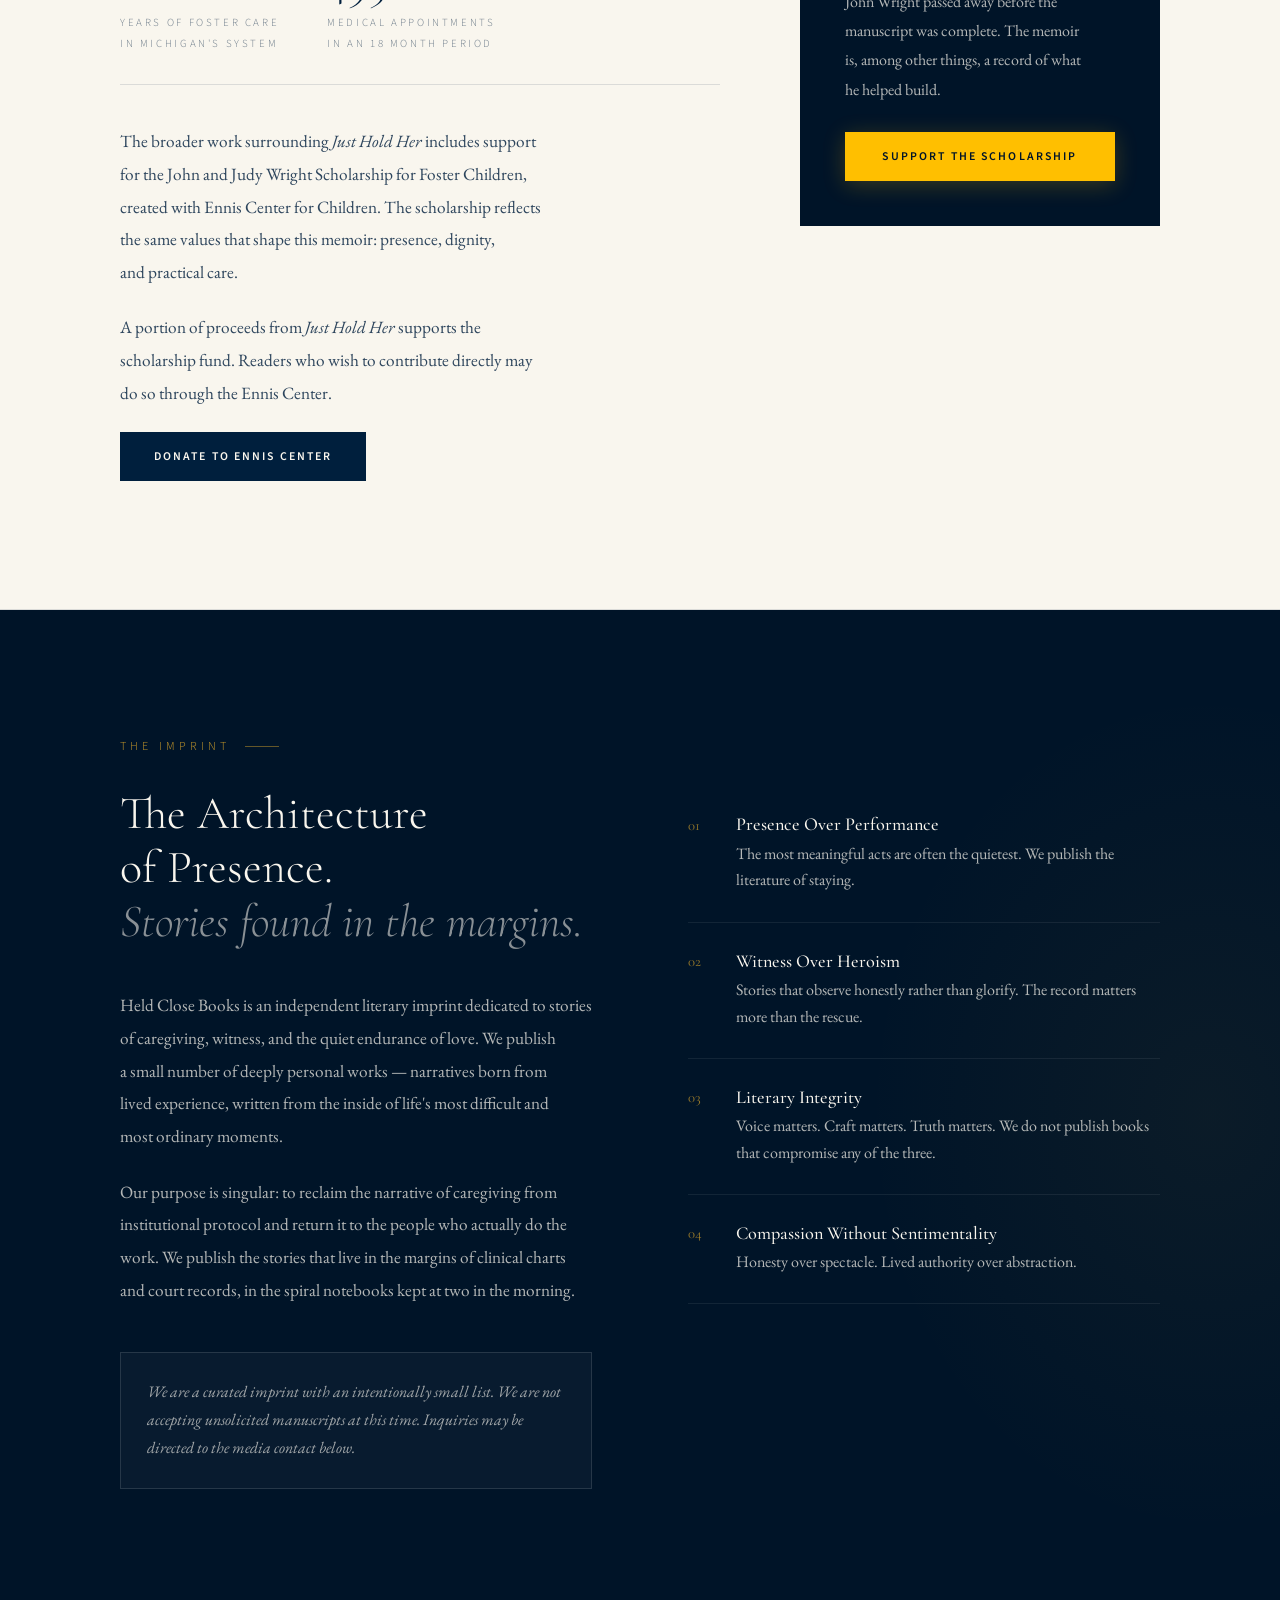
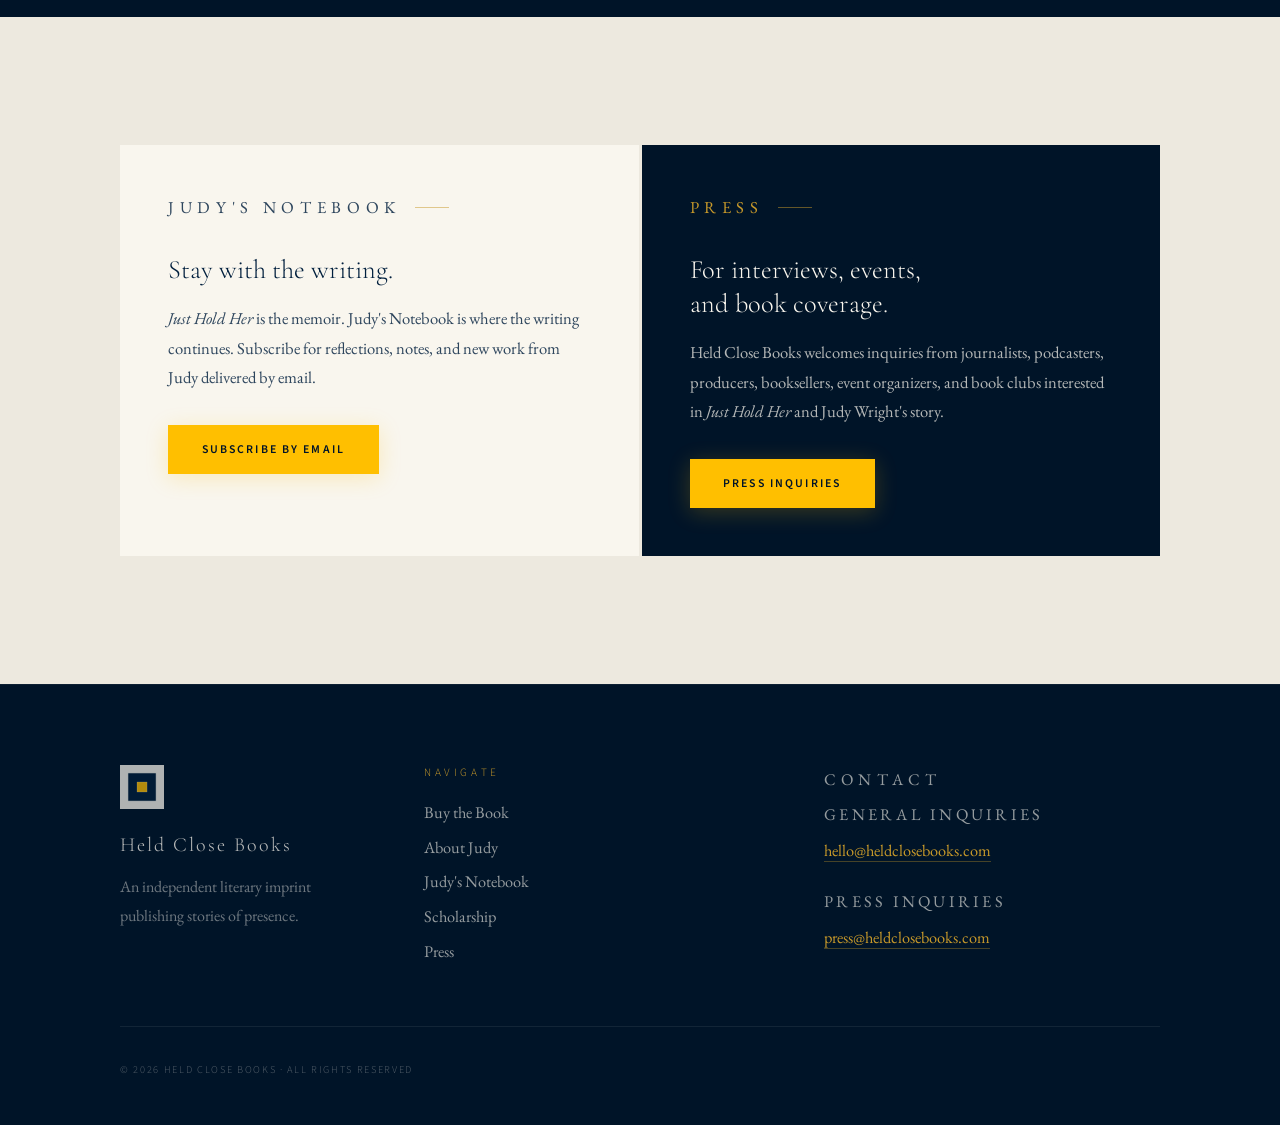
==== commit 36f95eb6: "Update index.html copy edits, removal;" ====
--- a/index.html
+++ b/index.html
@@ -123,7 +123,7 @@
       <p class="hero-subtitle">A literary memoir of foster care, medicine, and the quiet work of&nbsp;staying.</p>
       <p class="hero-byline">by Judy Wright</p>
       <p class="hero-availability">Ebook available now. Paperback and hardcover available for preorder, shipping June&nbsp;1.</p>
-      <p class="hero-credibility">#1 New Release on Amazon — Adoption</p>
+      <!--p class="hero-credibility">#1 New Release on Amazon — Adoption</p-->
       <div class="hero-ctas">
         <a href="https://www.amazon.com/dp/B0GRKVF8MV" target="_blank" rel="noopener noreferrer" class="btn btn-gold">Buy Ebook Now</a>
         <a href="#book" class="btn btn-ghost-light">Explore the Book</a>
@@ -148,7 +148,7 @@
         <p><em>Just Hold Her</em> is drawn from Judy's contemporaneous spiral notebooks during nearly two years of caring for a medically fragile foster child whose life was never expected to&nbsp;last. In a house governed by feedings, glucose readings, insulin, appointments, and alarms, daily care became both discipline and&nbsp;devotion.</p>
         <p>This is a memoir of foster care, maternal presence, and the friction between lived experience and institutional certainty. It moves through medicine, bureaucracy, attachment, and the quiet endurance required to stay when no one can promise the&nbsp;outcome.</p>
         <p>It is not a rescue story. It is a witness&nbsp;story.</p>
-        <p class="book-comp">Readers of <em>When Breath Becomes Air</em>, <em>The Bright Hour</em>, and <em>Being Mortal</em> will find a new companion in this debut&nbsp;memoir.</p>
+        <p class="book-comp">Readers of <em>When Breath Becomes Air</em>, <em>The Bright Hour</em>, and <em>The Glass Castle</em> will find a new companion in this debut&nbsp;memoir.</p>
       </div>
       <aside class="book-sidebar js-fade d2">
         <picture>
@@ -416,7 +416,7 @@
           </picture>
         </a>
         <p class="footer-brand-name">Held Close Books</p>
-        <p class="footer-tagline">An independent literary imprint publishing stories of caregiving, witness, and&nbsp;staying.</p>
+        <p class="footer-tagline">An independent literary imprint publishing stories of presence.</p>
       </div>
       <div>
         <p class="footer-col-title">Navigate</p>
@@ -438,7 +438,7 @@
     </div>
     <div class="footer-bottom">
       <p class="footer-legal">&copy; <span class="footer-year">2026</span> Held Close Books &middot; All rights reserved</p>
-      <p class="footer-closing">The story lives in the book. The writing continues&nbsp;here.</p>
+      <!--p class="footer-closing">The story lives in the book. The writing continues&nbsp;here.</p-->
     </div>
   </div>
 </footer>
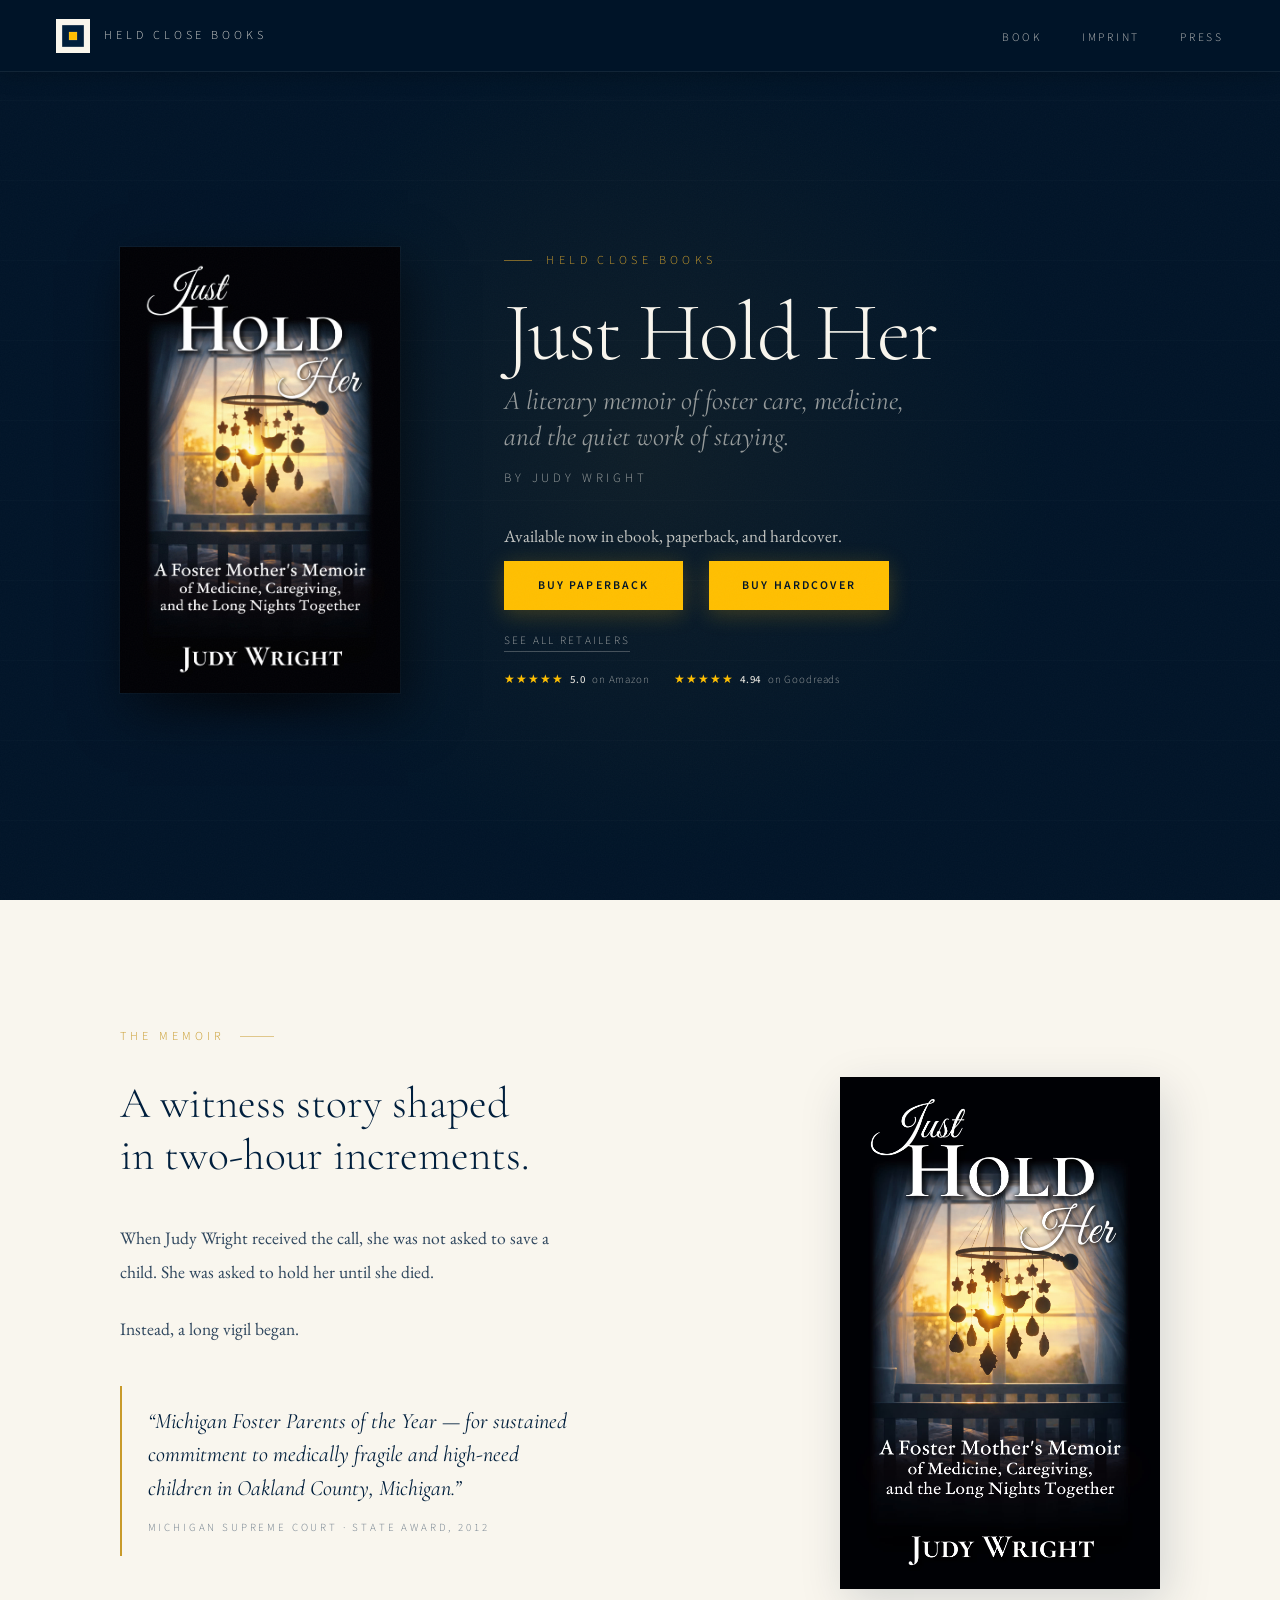
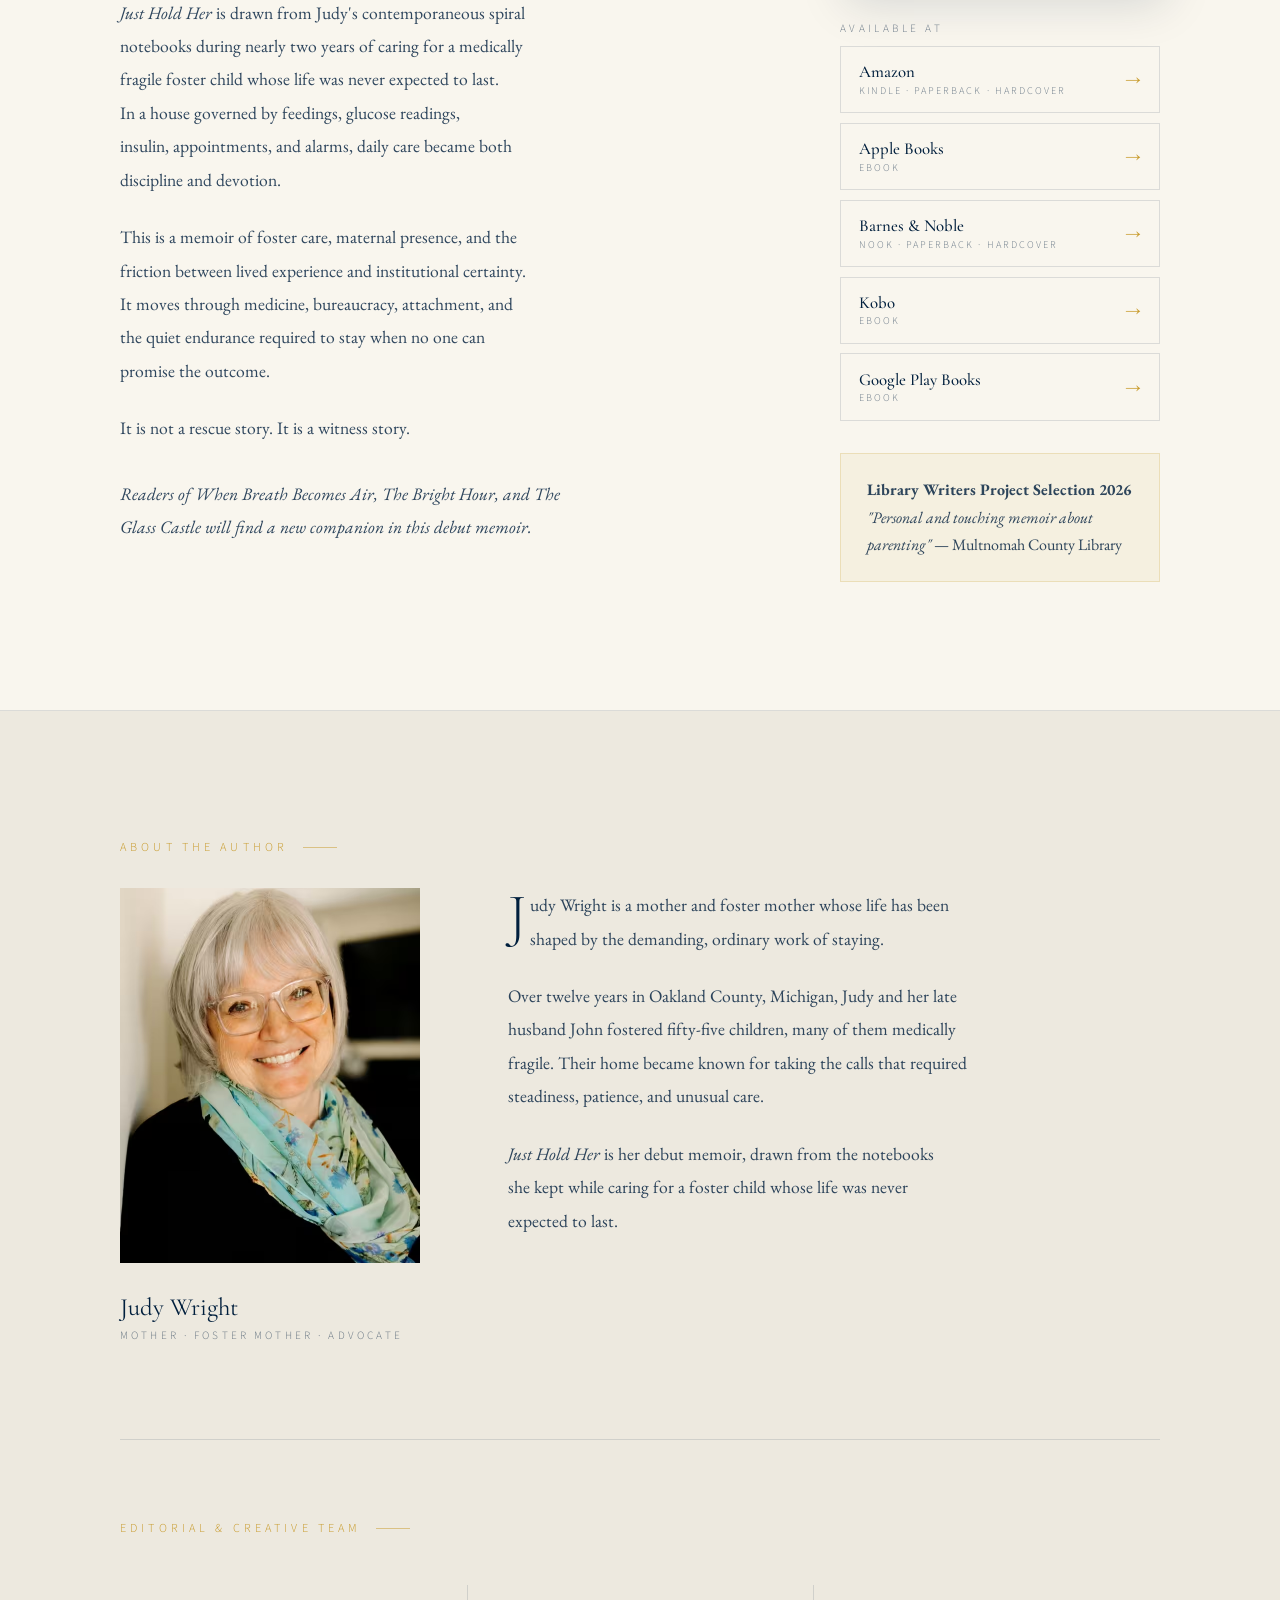
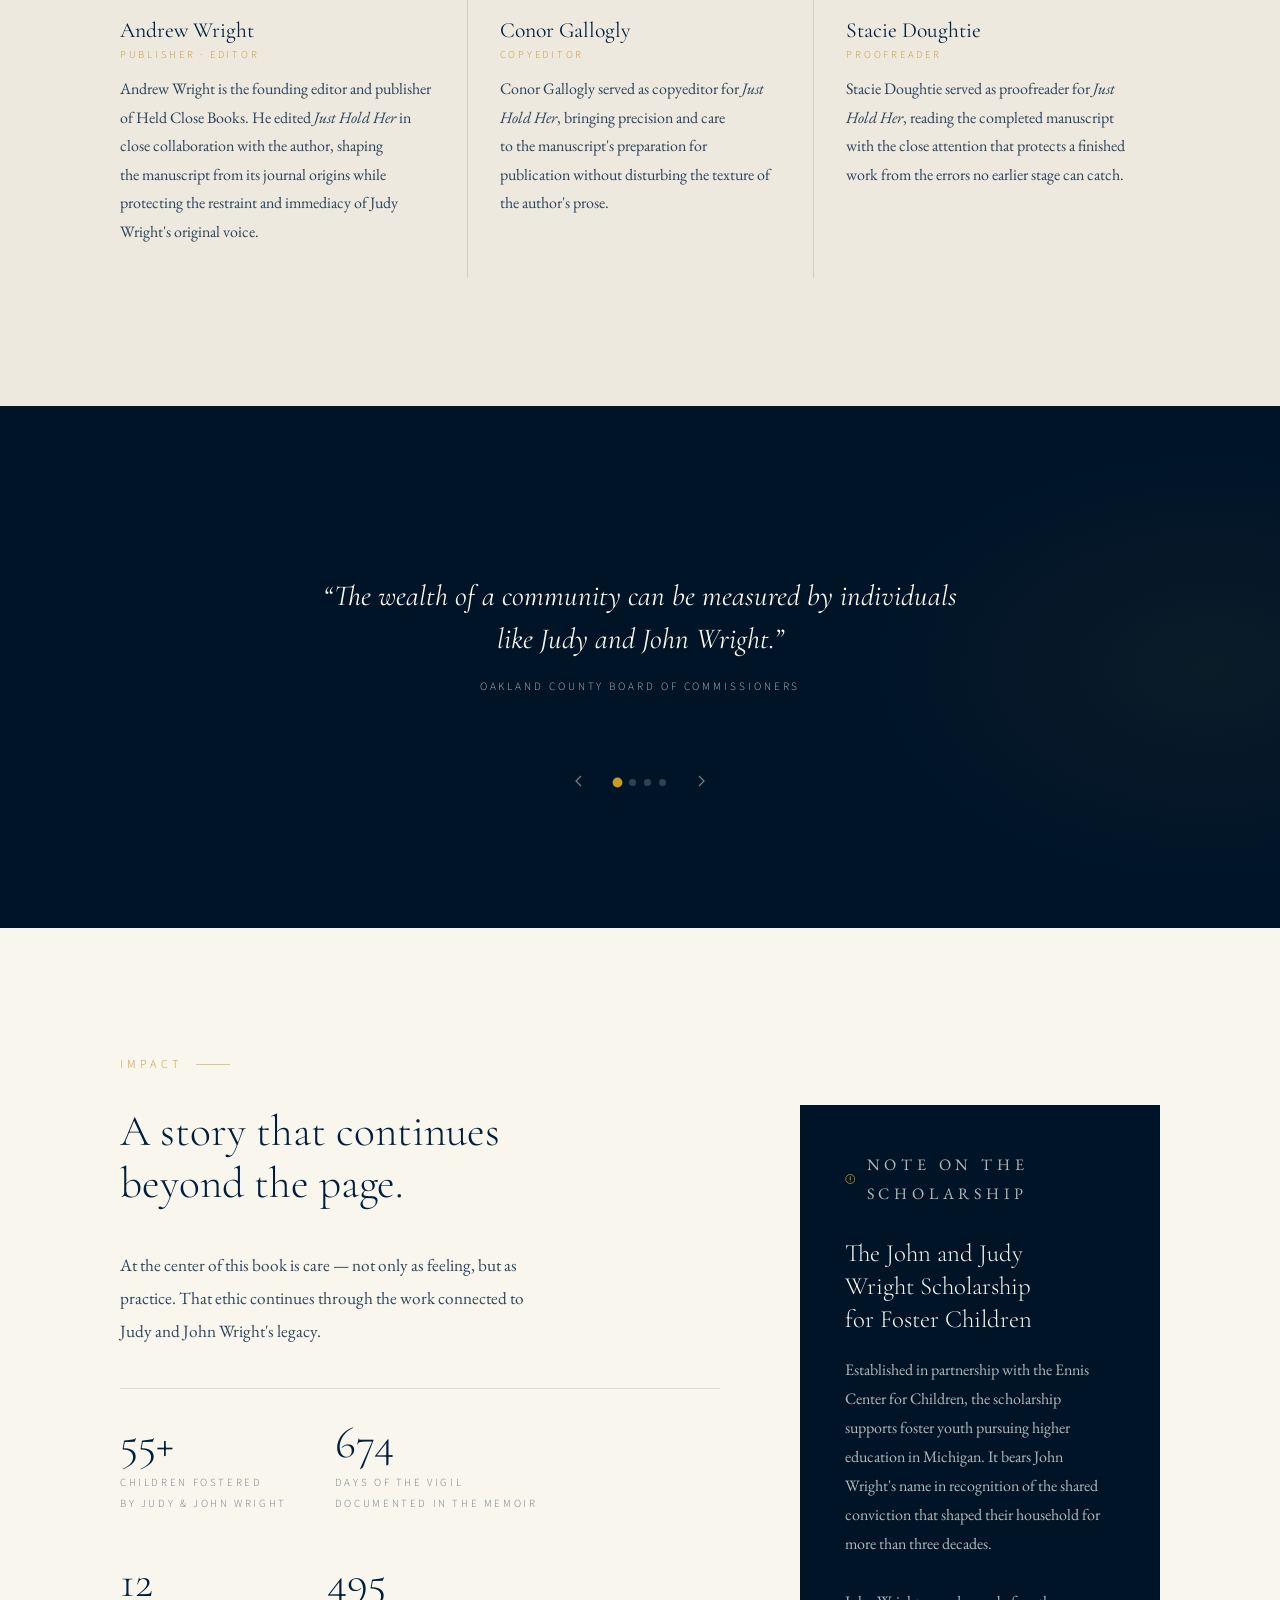
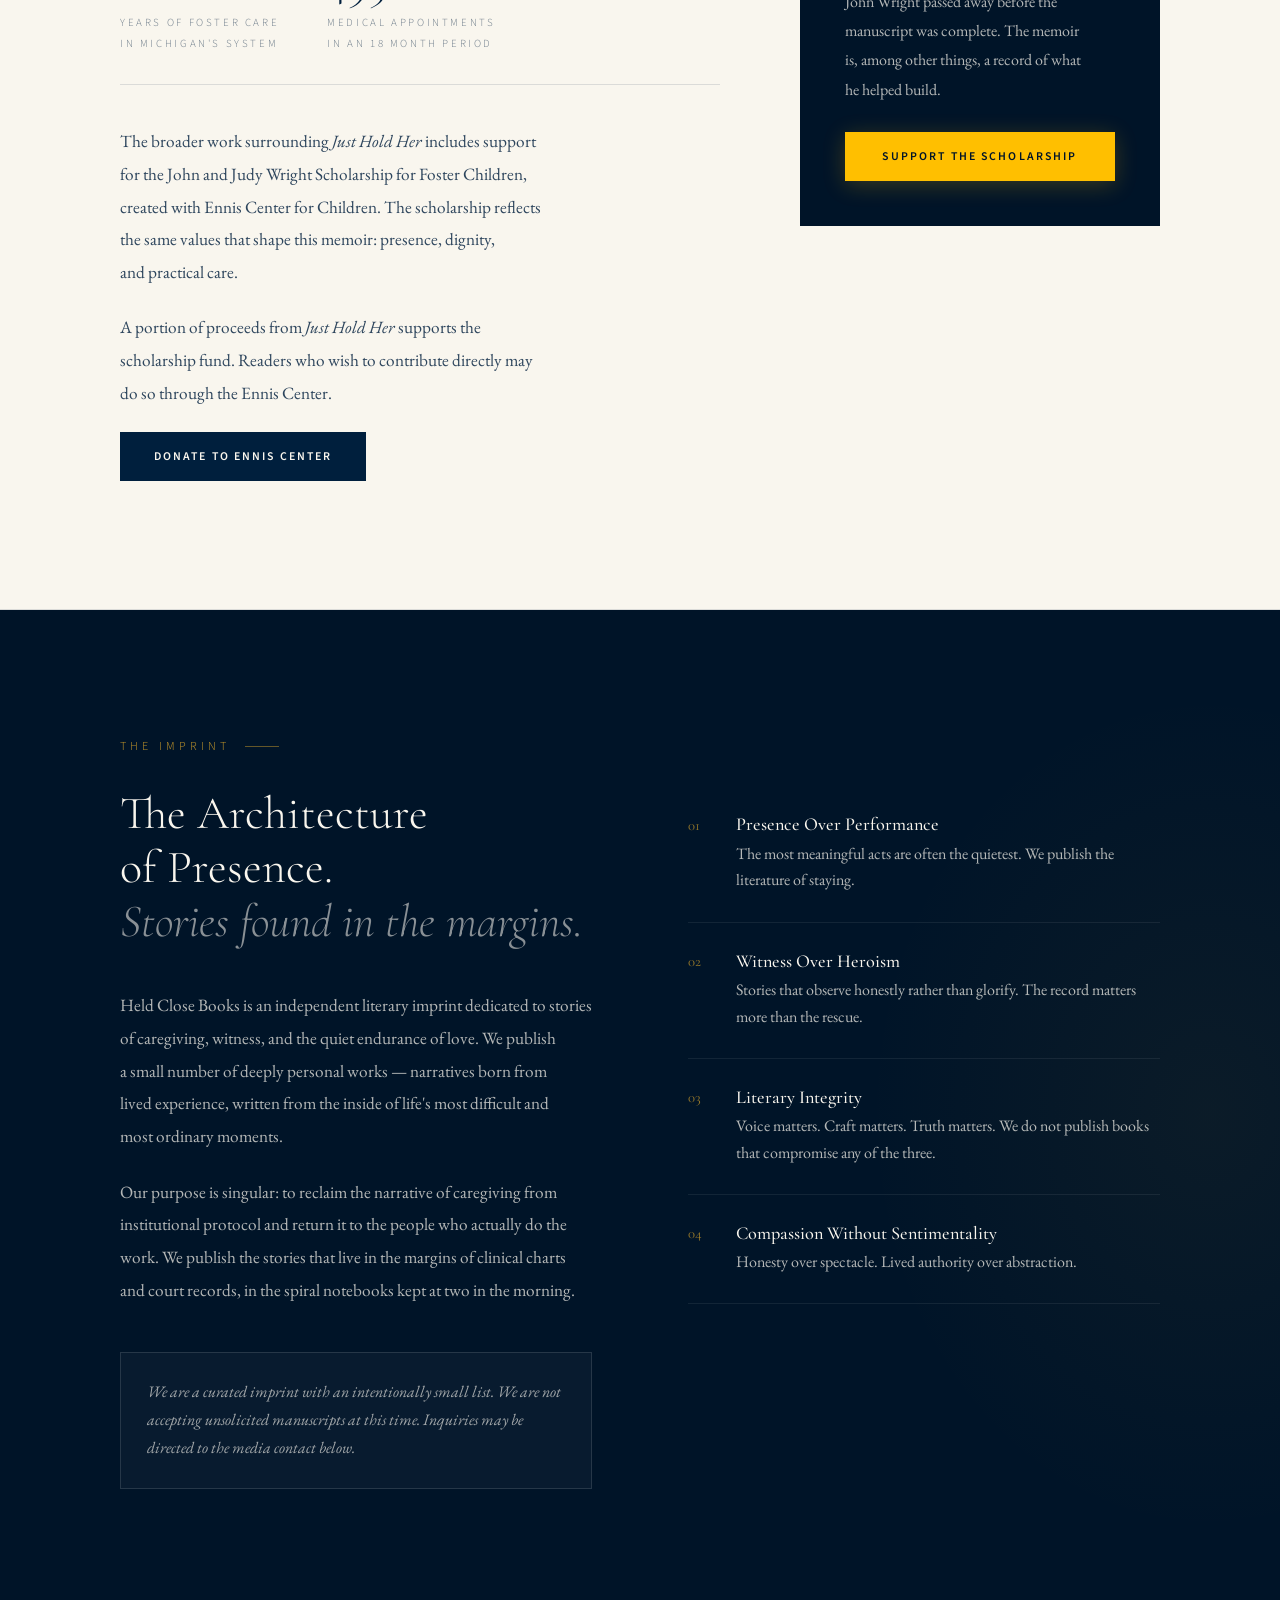
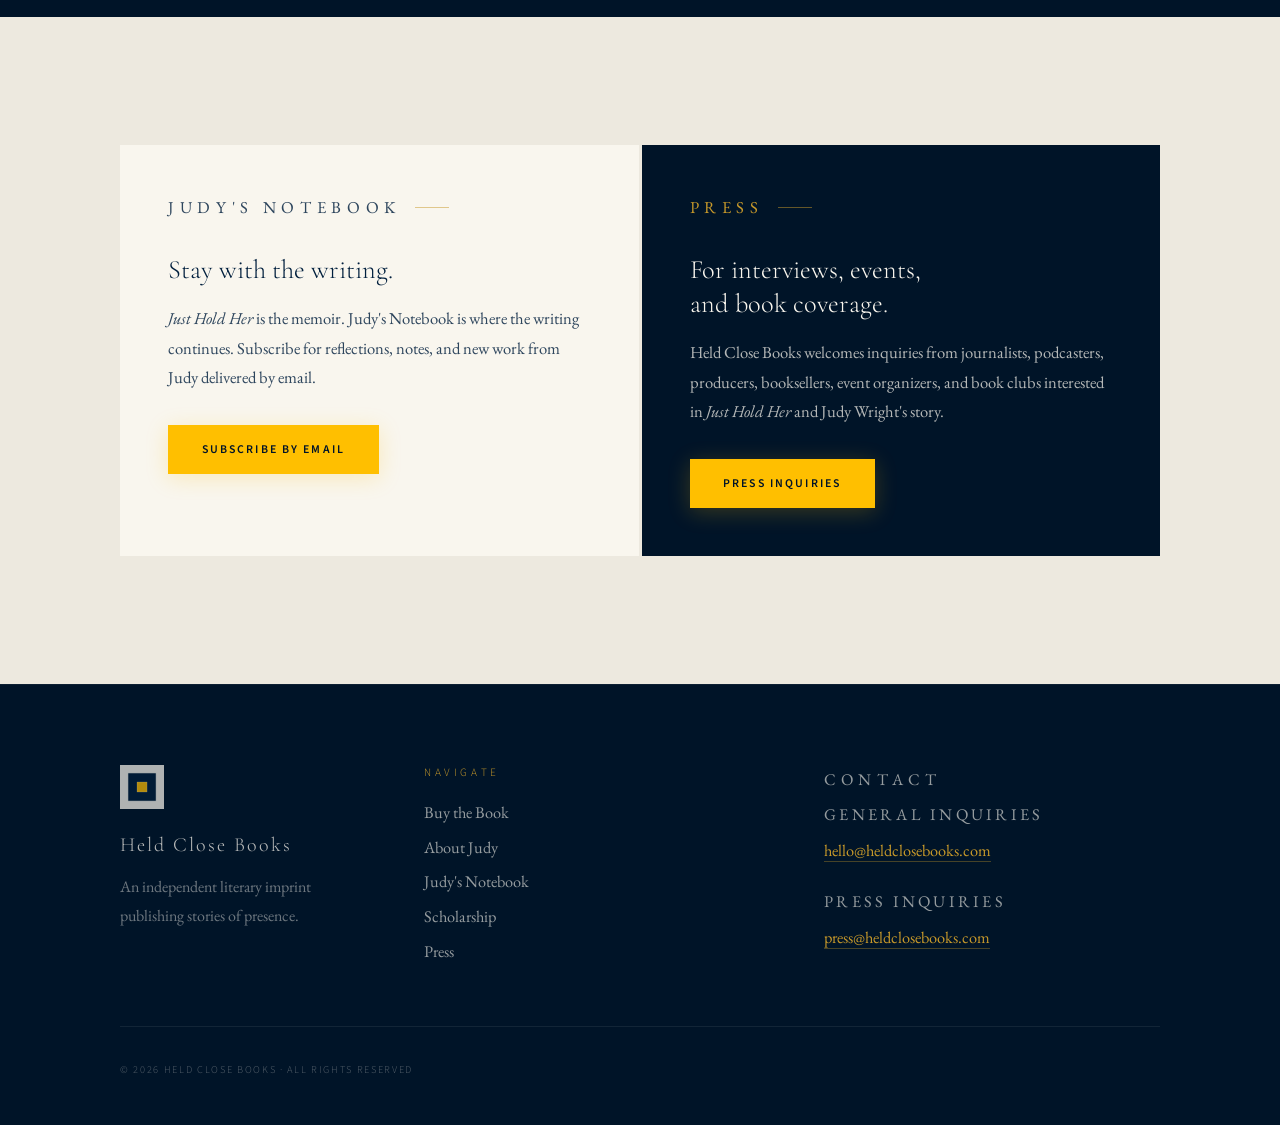
==== commit 63f650b7: "Add files via upload update hero with direct purchase links, update content to reflect print book av" ====
--- a/index.html
+++ b/index.html
@@ -32,6 +32,8 @@
   <link rel="preconnect" href="https://fonts.gstatic.com" crossorigin />
   <link href="https://fonts.googleapis.com/css2?family=Cormorant+Garamond:ital,wght@0,300;0,400;0,500;0,600;1,300;1,400;1,500&family=EB+Garamond:ital,wght@0,400;0,500;1,400;1,500&family=Source+Sans+3:wght@300;400;600&display=swap" rel="stylesheet" />
 
+  <link rel="stylesheet" href="styles.css" />
+  
   <script type="application/ld+json">
   {
     "@context": "https://schema.org",
@@ -66,8 +68,15 @@
     ]
   }
   </script>
-
-  <link rel="stylesheet" href="styles.css" />
+<!-- Google tag (gtag.js) -->
+  <script async src="https://www.googletagmanager.com/gtag/js?id=G-7Z3TE5SCCS"></script>
+  <script>
+    window.dataLayer = window.dataLayer || [];
+    function gtag(){dataLayer.push(arguments);}
+    gtag('js', new Date());
+
+    gtag('config', 'G-7Z3TE5SCCS');
+  </script>
 </head>
 <body>
 <script>document.documentElement.classList.remove('no-js')</script>
@@ -93,7 +102,7 @@
     <li><a href="#imprint">Imprint</a></li>
     <!--li><a href="#notebook">Notebook</a></li-->
     <li><a href="#press">Press</a></li>
-    <li><a href="https://www.amazon.com/dp/B0GRKVF8MV" target="_blank" rel="noopener noreferrer" class="nav-cta">Buy Ebook</a></li>
+    <!--li><a href="https://www.amazon.com/dp/B0GRKVF8MV" target="_blank" rel="noopener noreferrer" class="nav-cta">Buy Ebook</a></li-->
   </ul>
   <button class="nav-burger" id="navburger" aria-expanded="false" aria-controls="navlinks" aria-label="Toggle navigation menu">
     <svg width="22" height="16" viewBox="0 0 22 16" fill="none" aria-hidden="true">
@@ -122,12 +131,40 @@
       <h1 class="hero-title">Just Hold Her</h1>
       <p class="hero-subtitle">A literary memoir of foster care, medicine, and the quiet work of&nbsp;staying.</p>
       <p class="hero-byline">by Judy Wright</p>
-      <p class="hero-availability">Ebook available now. Paperback and hardcover available for preorder, shipping June&nbsp;1.</p>
-      <!--p class="hero-credibility">#1 New Release on Amazon — Adoption</p-->
-      <div class="hero-ctas">
-        <a href="https://www.amazon.com/dp/B0GRKVF8MV" target="_blank" rel="noopener noreferrer" class="btn btn-gold">Buy Ebook Now</a>
-        <a href="#book" class="btn btn-ghost-light">Explore the Book</a>
-      </div>
+      <p class="hero-availability">
+        Available now in ebook, paperback, and hardcover.
+      </p>
+      
+      <div class="hero-ctas" aria-label="Purchase options">
+        <a
+          href="https://shop.ingramspark.com/b/084?params=CZnO7pdV09ct8MkGZOAiZYkIEOkM151cJpvMnMT7nQG"
+          target="_blank"
+          rel="noopener noreferrer"
+          class="btn btn-gold"
+        >Buy Paperback</a>
+      
+        <a
+          href="https://shop.ingramspark.com/b/084?params=67CsnvzLZlPMxv2UCuLAdNgVo7tFGI3yq91dV0RBNji"
+          target="_blank"
+          rel="noopener noreferrer"
+          class="btn btn-gold"
+        >Buy Hardcover</a>
+      </div>
+      
+      <p class="hero-retailer-note">
+        <a href="#book">See all retailers</a>
+      </p>
+      
+      <p class="hero-ratings" aria-label="Reader ratings">
+        <span>
+          <span class="stars" aria-hidden="true">★★★★★</span>
+          <strong>5.0</strong> on Amazon
+        </span>
+        <span>
+          <span class="stars" aria-hidden="true">★★★★★</span>
+          <strong>4.94</strong> on Goodreads
+        </span>
+      </p>
     </div>
   </div>
 </section>
@@ -181,7 +218,7 @@
           </div>
         </div>
         <div class="golden-note">
-          <p>Ebook available now. Print editions — paperback and hardcover — are open for preorder and ship beginning June&nbsp;1.</p>
+          <p><strong>Library Writers Project Selection 2026</strong> <br/> <em>"Personal and touching memoir about parenting"</em> — Multnomah County Library</p>
         </div>
       </aside>
     </div>
--- a/styles.css
+++ b/styles.css
@@ -207,6 +207,57 @@
   letter-spacing:.2em;text-transform:uppercase;color:var(--amber);margin-bottom:2.8rem;
 }
 .hero-ctas{display:flex;align-items:center;gap:1.6rem;flex-wrap:wrap}
+
+.hero-retailer-note {
+  margin-top: 1.1rem;
+}
+
+.hero-retailer-note a {
+  font-family: var(--font-sans);
+  font-size: .7rem;
+  font-weight: 300;
+  letter-spacing: .2em;
+  text-transform: uppercase;
+  color: rgba(249,246,238,.62);
+  text-decoration: none;
+  border-bottom: 1px solid rgba(249,246,238,.25);
+  padding-bottom: .2rem;
+}
+
+.hero-retailer-note a:hover {
+  color: var(--gold);
+  border-color: var(--gold);
+}
+
+.hero-ratings {
+  display: flex;
+  flex-wrap: wrap;
+  gap: 1rem 1.5rem;
+  margin-top: 1.4rem;
+  font-family: var(--font-sans);
+  font-size: .68rem;
+  font-weight: 300;
+  letter-spacing: .08em;
+  color: rgba(249,246,238,.58);
+}
+
+.hero-ratings span {
+  display: inline-flex;
+  align-items: center;
+  gap: .4rem;
+}
+
+.hero-ratings .stars {
+  color: var(--gold);
+  letter-spacing: .08em;
+  font-size: .72rem;
+}
+
+.hero-ratings strong {
+  color: rgba(249,246,238,.88);
+  font-weight: 500;
+}
+
 
 /* ═══════════════════════ BOOK ═══════════════════════ */
 .book-grid{
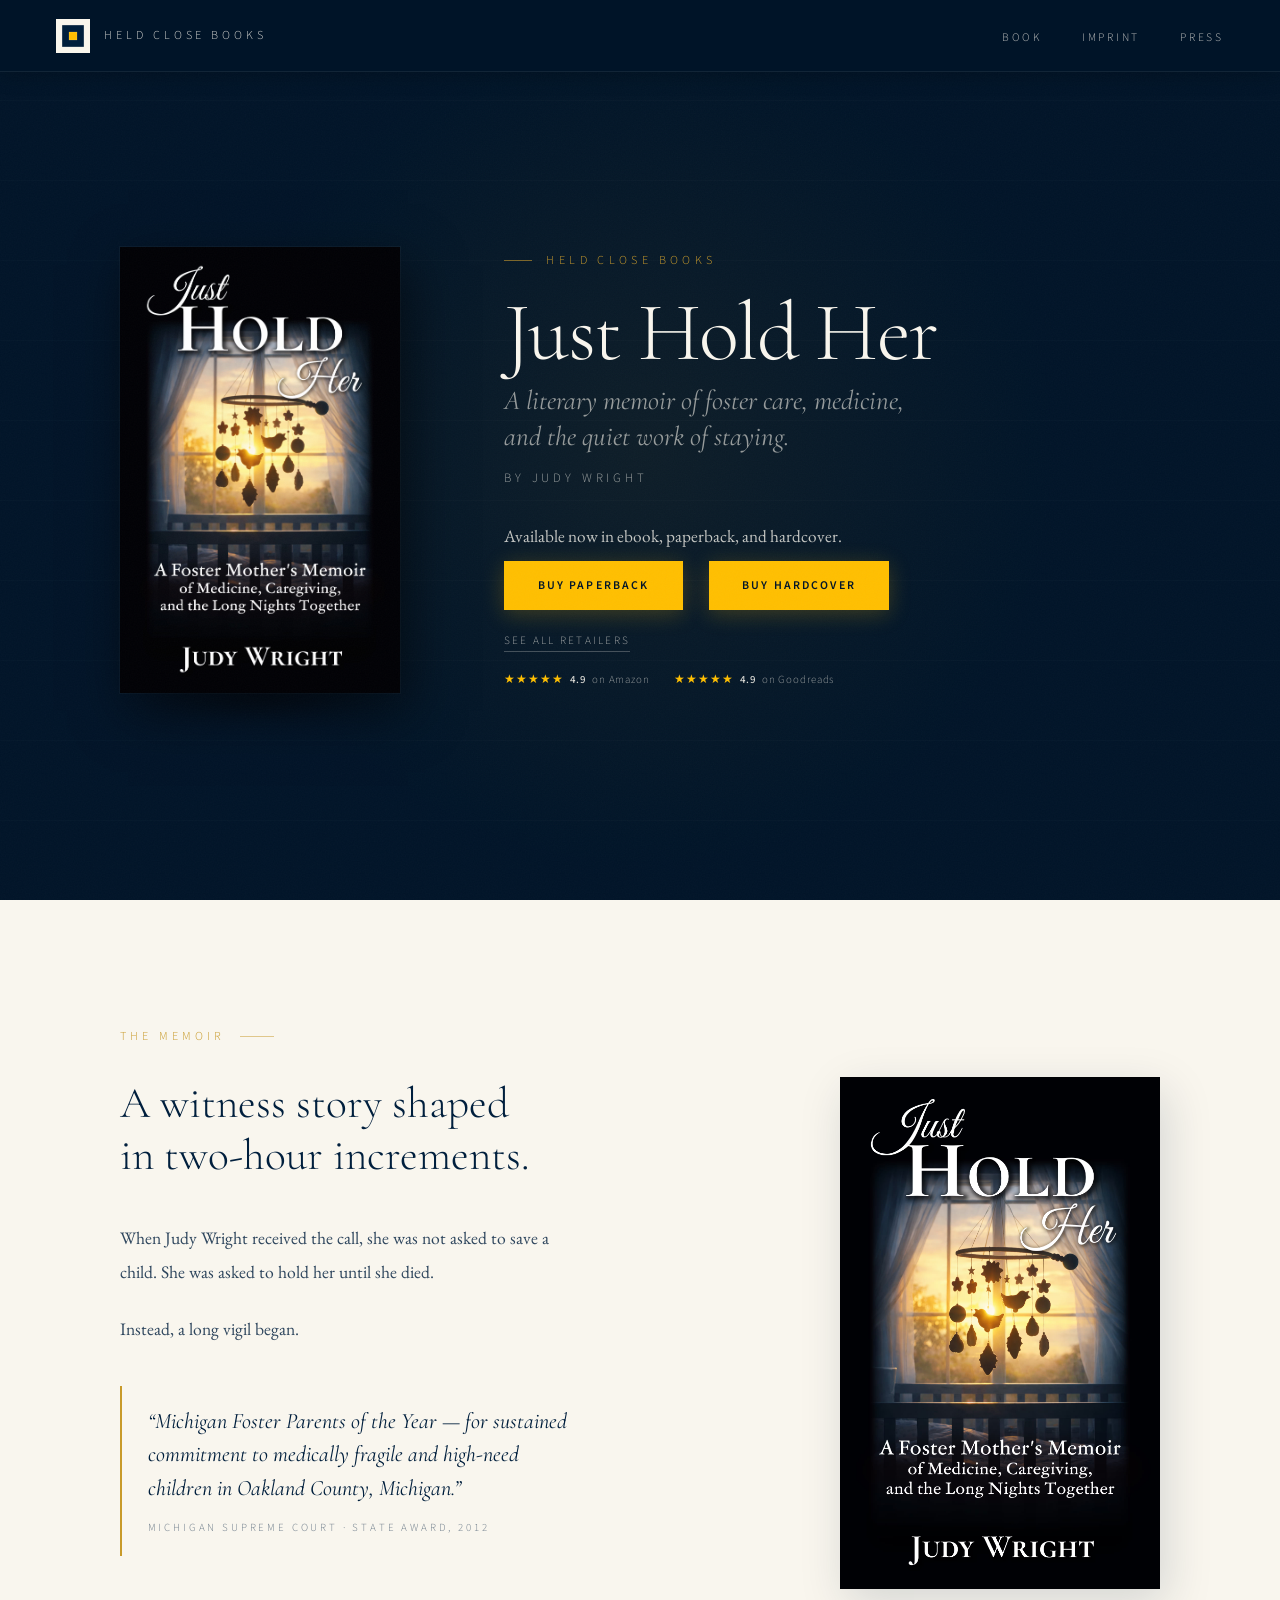
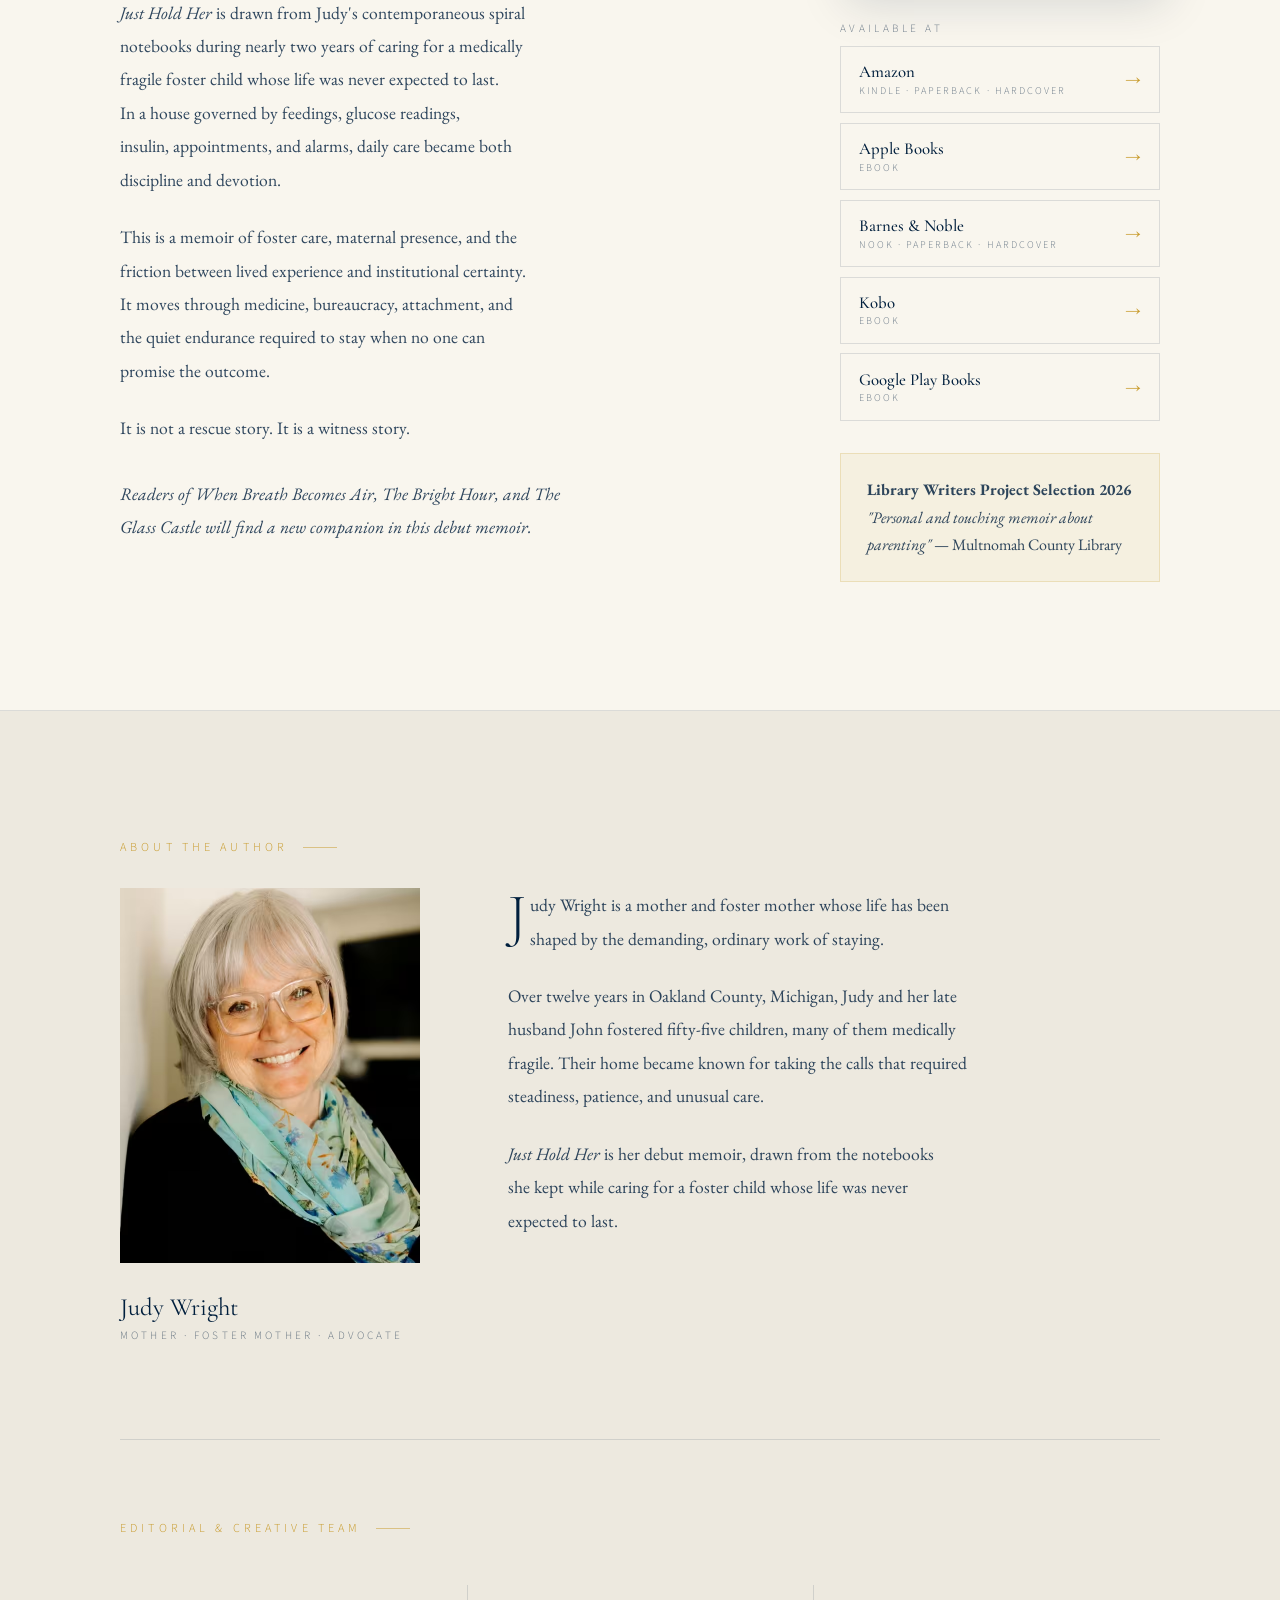
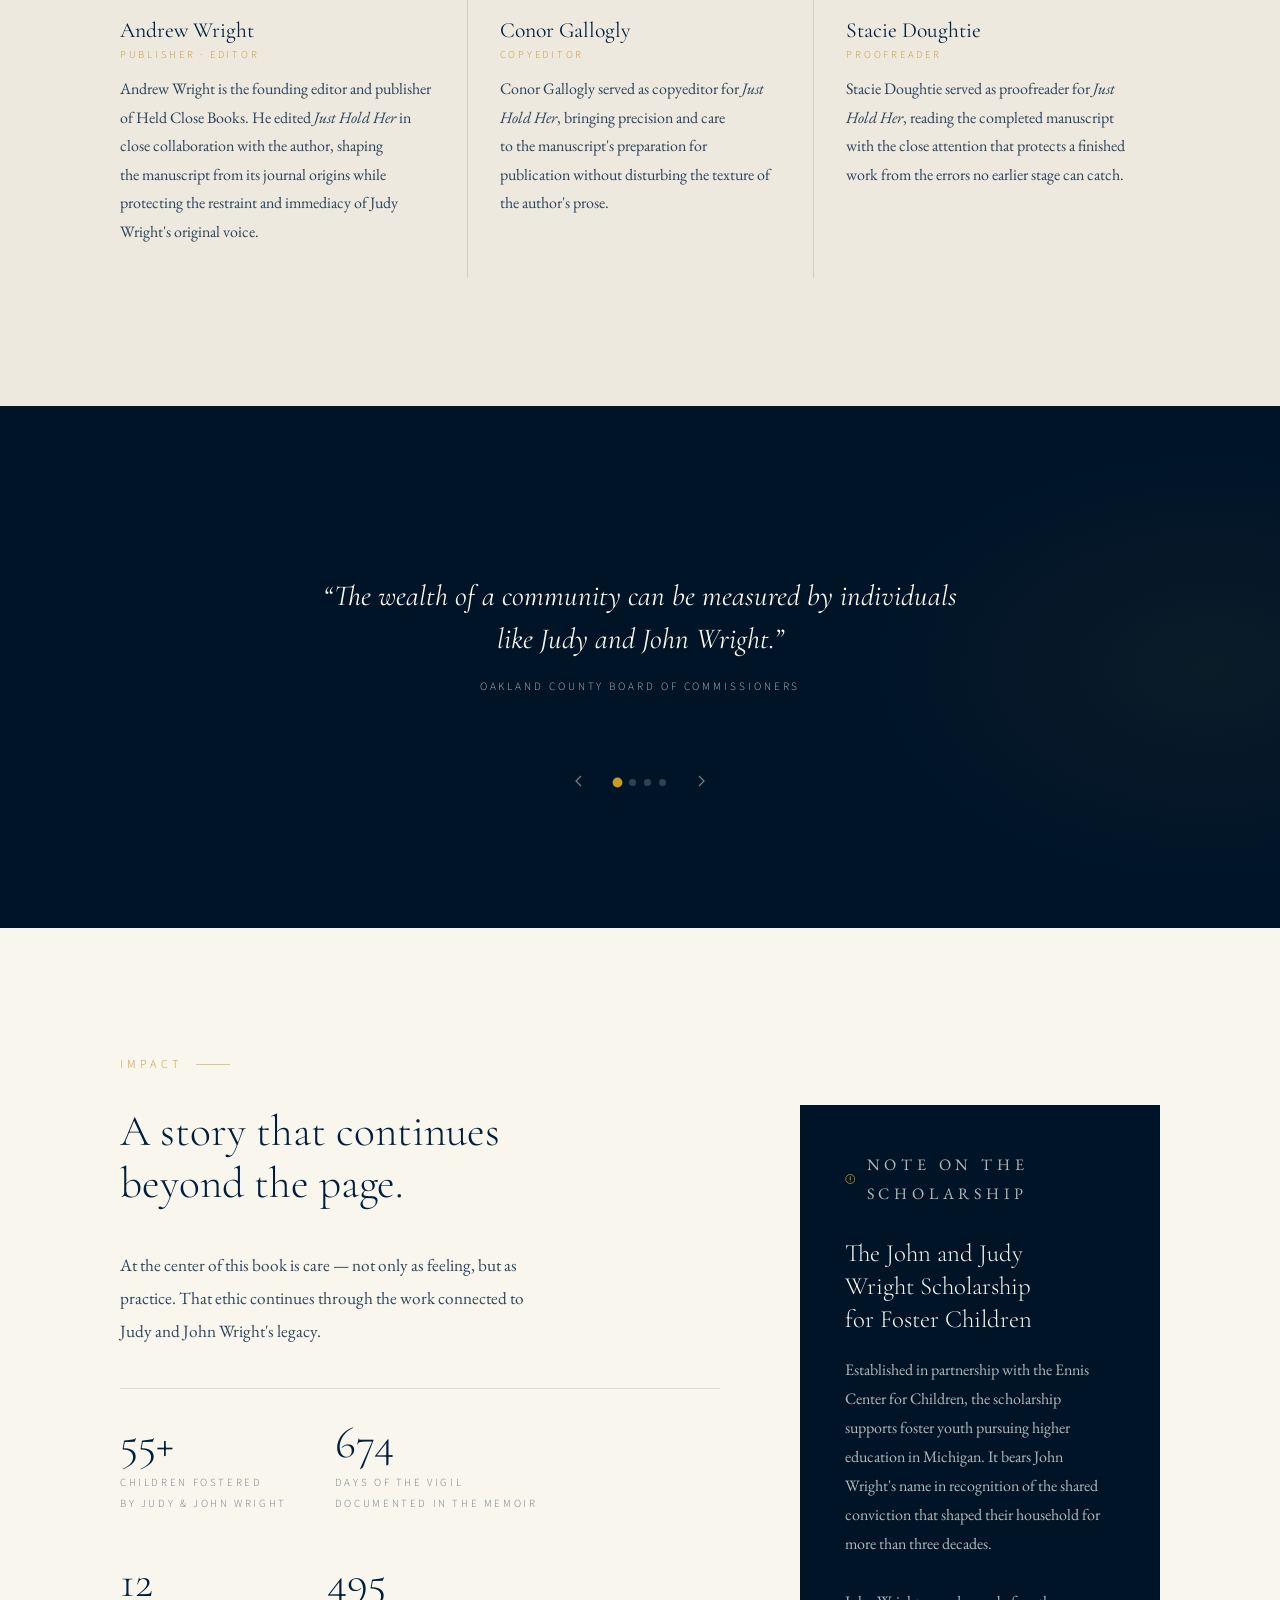
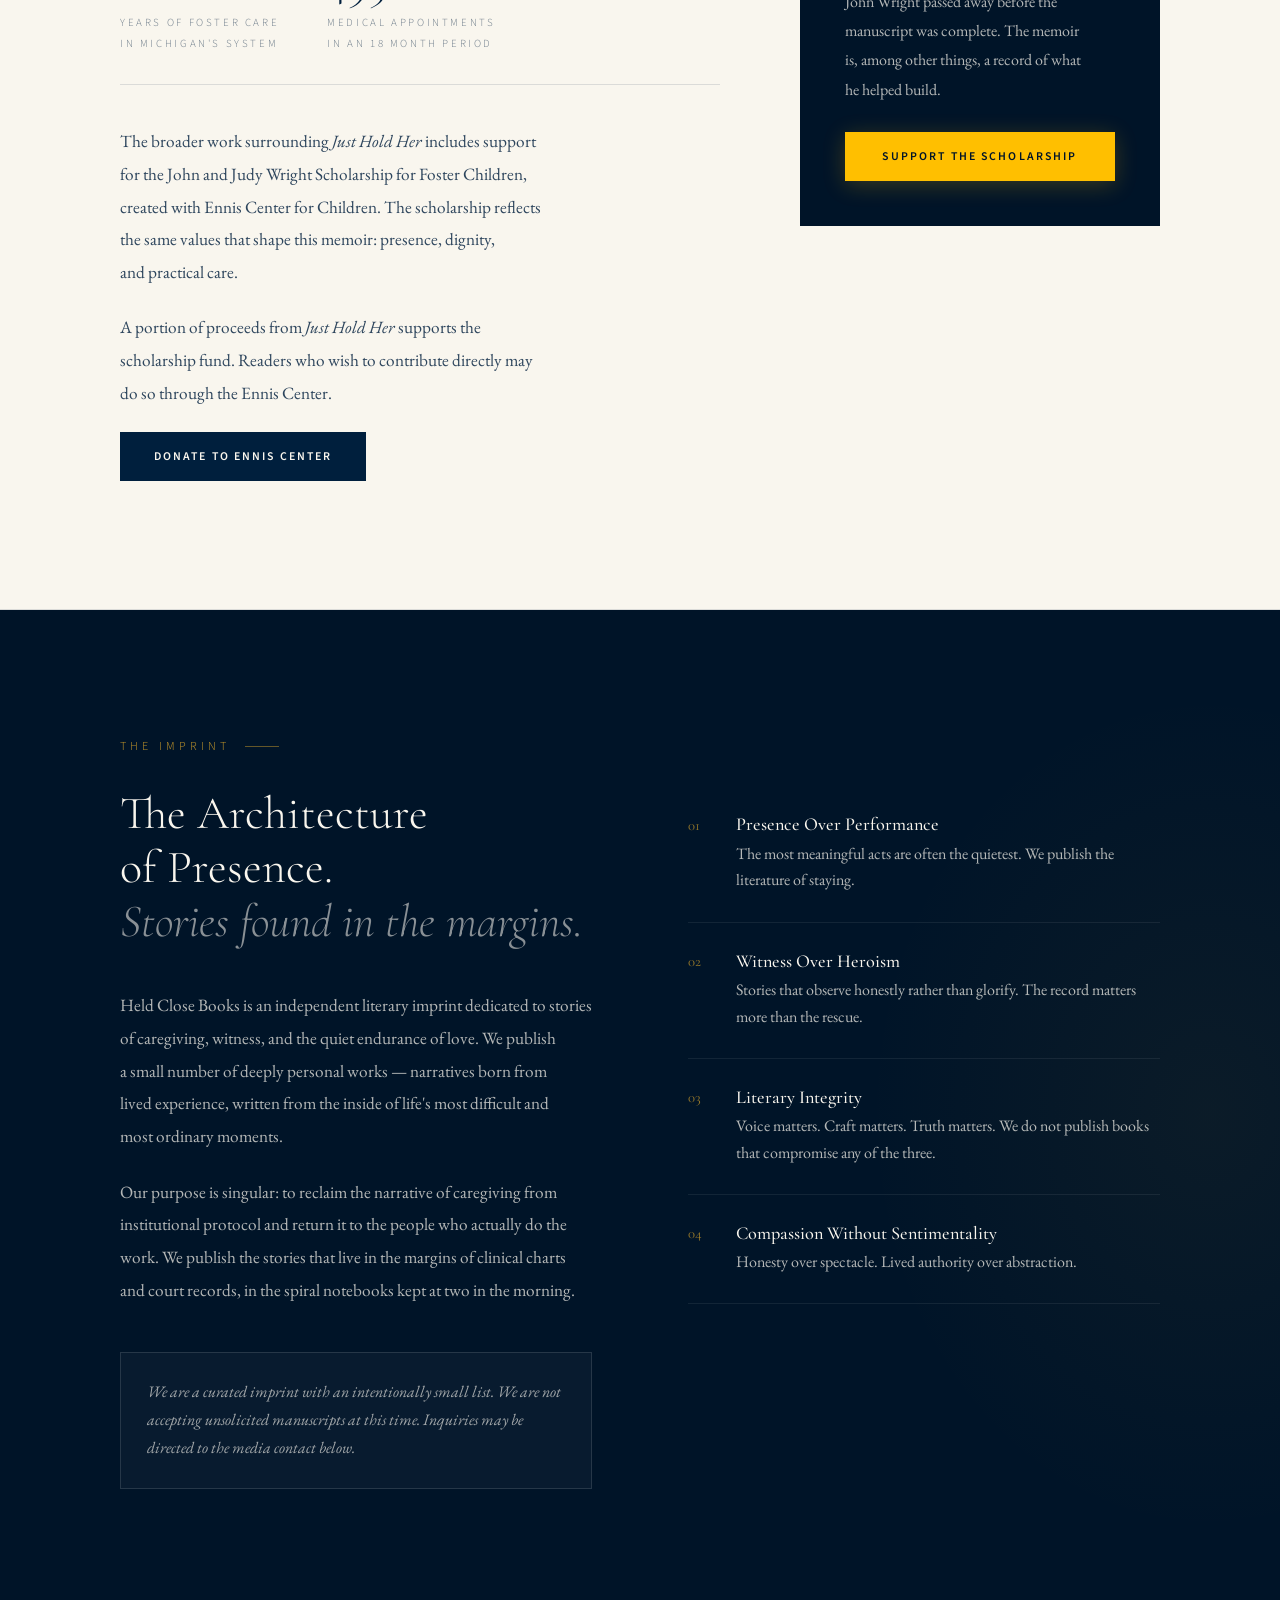
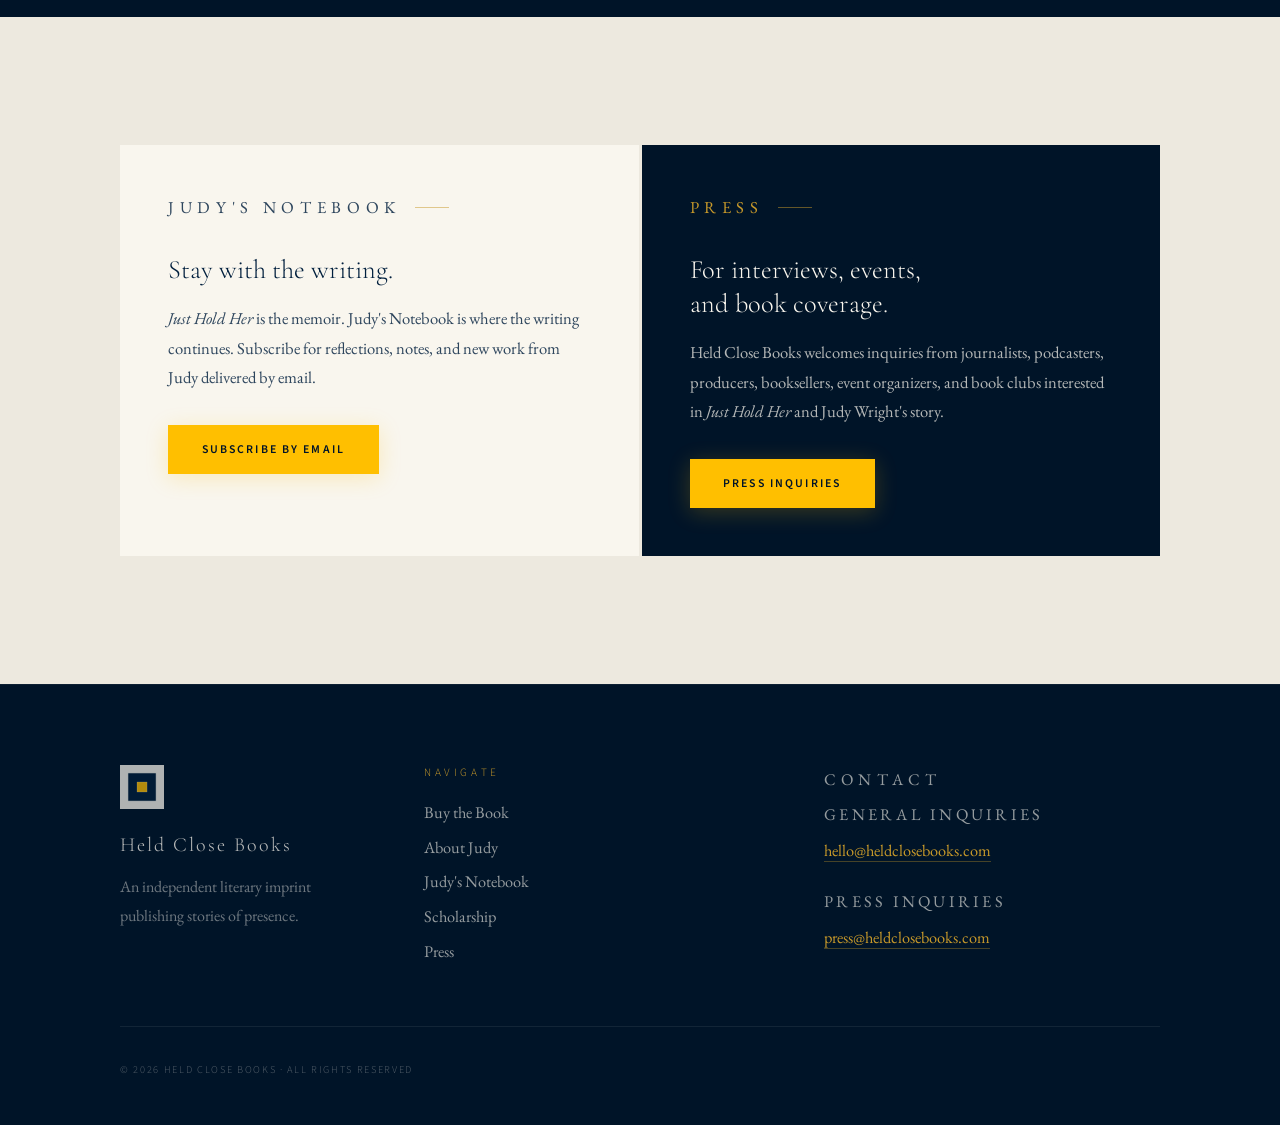
==== commit 1c569919: "Update index.html update ratings;" ====
--- a/index.html
+++ b/index.html
@@ -158,11 +158,11 @@
       <p class="hero-ratings" aria-label="Reader ratings">
         <span>
           <span class="stars" aria-hidden="true">★★★★★</span>
-          <strong>5.0</strong> on Amazon
+          <strong>4.9</strong> on Amazon
         </span>
         <span>
           <span class="stars" aria-hidden="true">★★★★★</span>
-          <strong>4.94</strong> on Goodreads
+          <strong>4.9</strong> on Goodreads
         </span>
       </p>
     </div>
